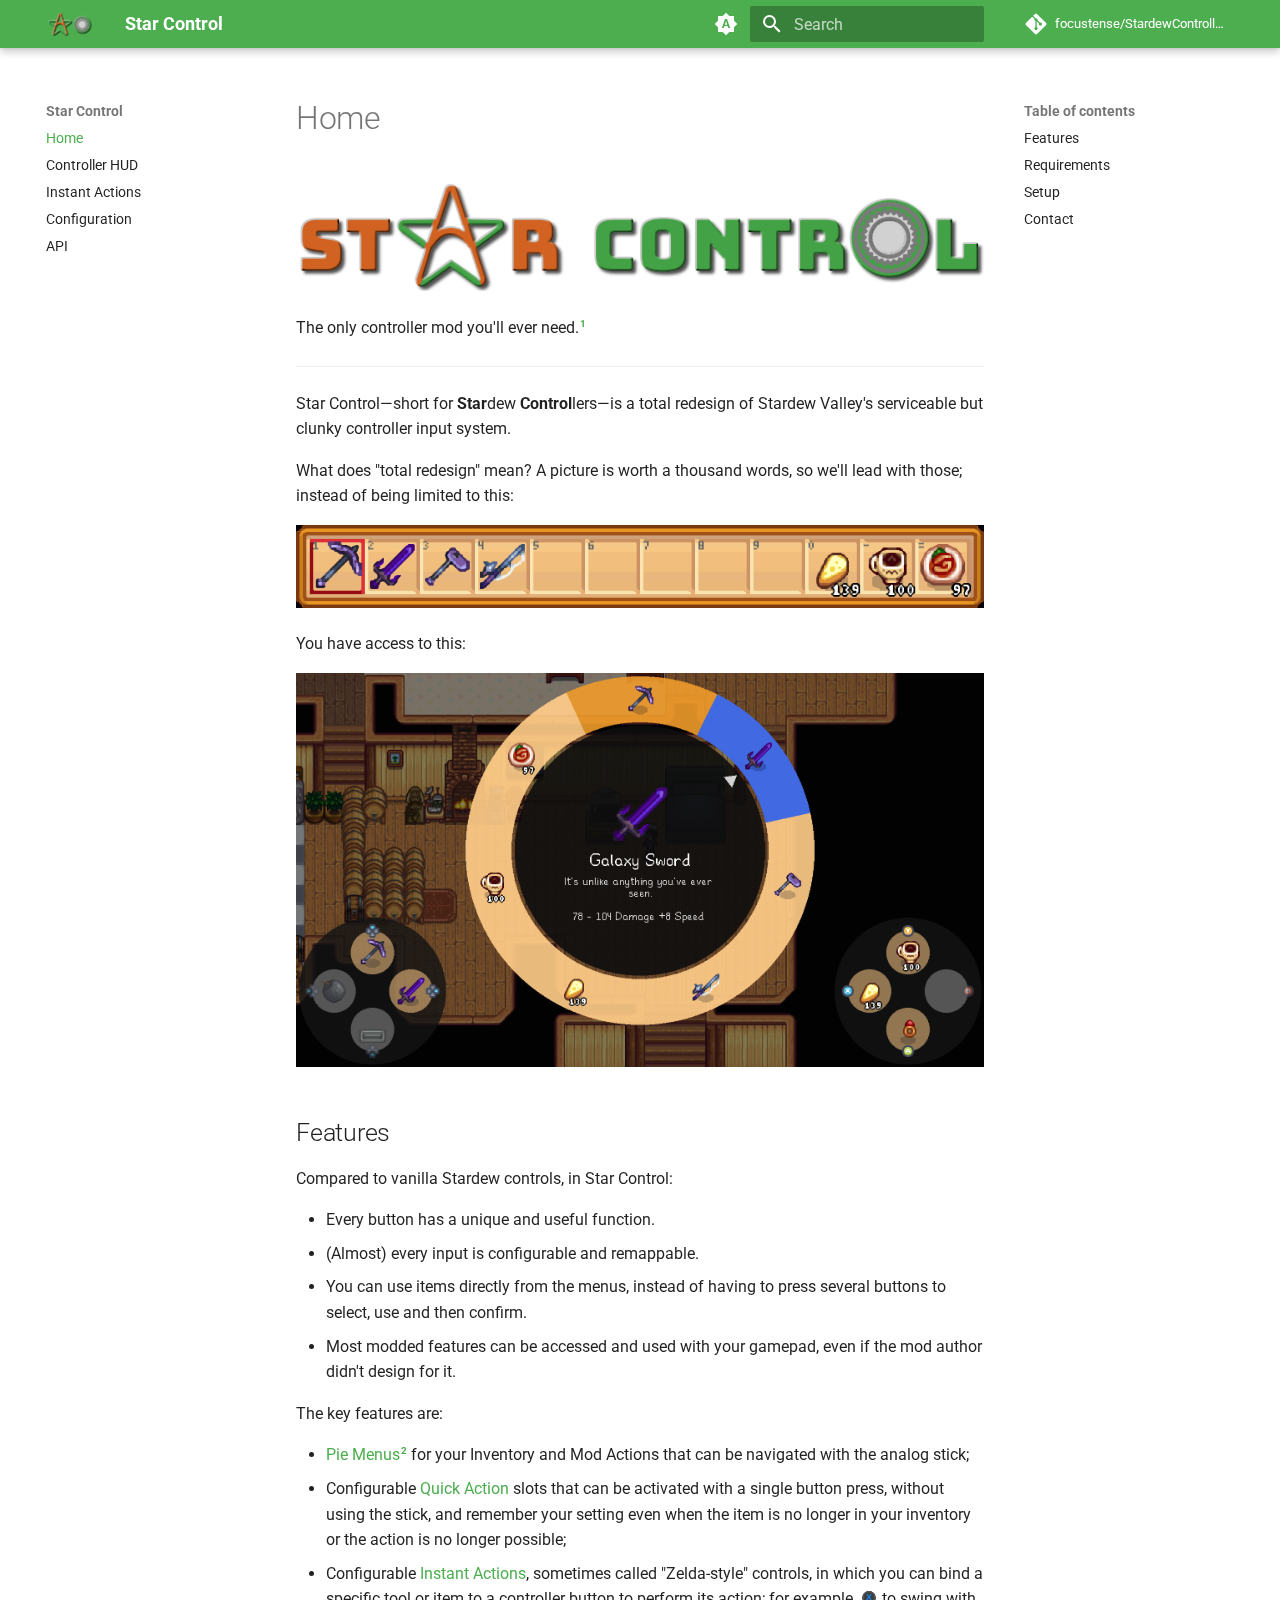
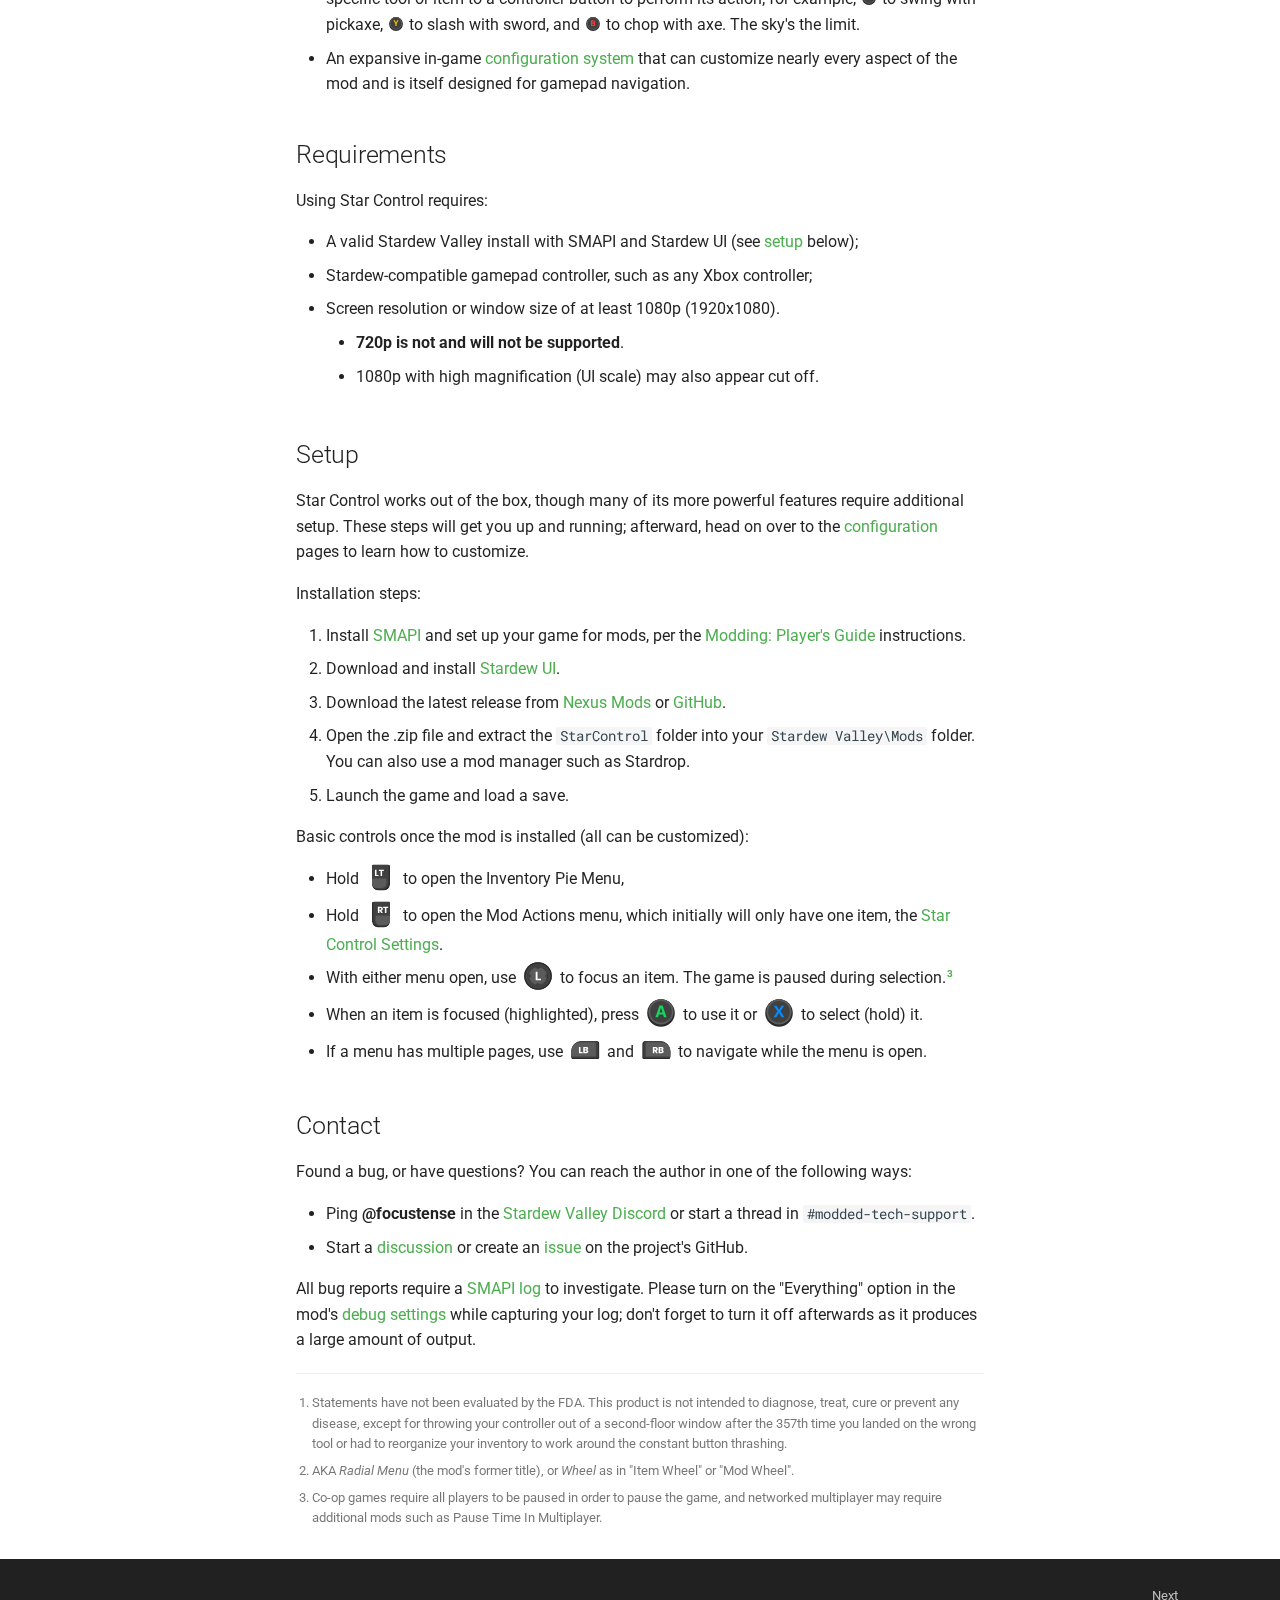
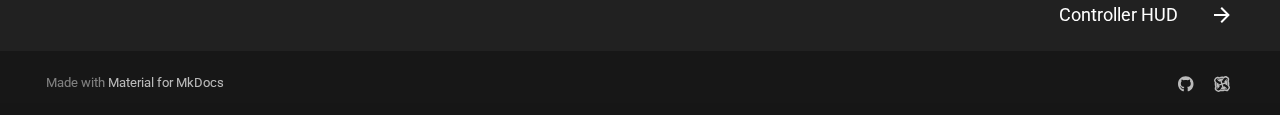
==== index.html @ 7a27aaf3 "Deployed b1b2d09 with MkDocs version: 1.6.1" ====
<!doctype html>
<html lang="en" class="no-js">
  <head>
    
      <meta charset="utf-8">
      <meta name="viewport" content="width=device-width,initial-scale=1">
      
      
      
        <link rel="canonical" href="https://focustense.github.io/StardewControllers/">
      
      
      
        <link rel="next" href="controller-hud/">
      
      
      <link rel="icon" href="assets/images/favicon.png">
      <meta name="generator" content="mkdocs-1.6.1, mkdocs-material-9.6.3">
    
    
      
        <title>Star Control</title>
      
    
    
      <link rel="stylesheet" href="assets/stylesheets/main.d7758b05.min.css">
      
        
        <link rel="stylesheet" href="assets/stylesheets/palette.06af60db.min.css">
      
      


    
    
      
    
    
      
        
        
        <link rel="preconnect" href="https://fonts.gstatic.com" crossorigin>
        <link rel="stylesheet" href="https://fonts.googleapis.com/css?family=Roboto:300,300i,400,400i,700,700i%7CRoboto+Mono:400,400i,700,700i&display=fallback">
        <style>:root{--md-text-font:"Roboto";--md-code-font:"Roboto Mono"}</style>
      
    
    
      <link rel="stylesheet" href="stylesheets/styles.css">
    
      <link rel="stylesheet" href="stylesheets/github-permalink-style.css">
    
    <script>__md_scope=new URL(".",location),__md_hash=e=>[...e].reduce(((e,_)=>(e<<5)-e+_.charCodeAt(0)),0),__md_get=(e,_=localStorage,t=__md_scope)=>JSON.parse(_.getItem(t.pathname+"."+e)),__md_set=(e,_,t=localStorage,a=__md_scope)=>{try{t.setItem(a.pathname+"."+e,JSON.stringify(_))}catch(e){}}</script>
    
      

    
    
      
        <meta  property="og:type"  content="website" >
      
        <meta  property="og:title"  content="Star Control" >
      
        <meta  property="og:description"  content="None" >
      
        <meta  property="og:image"  content="https://focustense.github.io/StardewControllers/assets/images/social/index.png" >
      
        <meta  property="og:image:type"  content="image/png" >
      
        <meta  property="og:image:width"  content="1200" >
      
        <meta  property="og:image:height"  content="630" >
      
        <meta  property="og:url"  content="https://focustense.github.io/StardewControllers/" >
      
        <meta  name="twitter:card"  content="summary_large_image" >
      
        <meta  name="twitter:title"  content="Star Control" >
      
        <meta  name="twitter:description"  content="None" >
      
        <meta  name="twitter:image"  content="https://focustense.github.io/StardewControllers/assets/images/social/index.png" >
      
    
    
  </head>
  
  
    
    
      
    
    
    
    
    <body dir="ltr" data-md-color-scheme="default" data-md-color-primary="green" data-md-color-accent="indigo">
  
    
    <input class="md-toggle" data-md-toggle="drawer" type="checkbox" id="__drawer" autocomplete="off">
    <input class="md-toggle" data-md-toggle="search" type="checkbox" id="__search" autocomplete="off">
    <label class="md-overlay" for="__drawer"></label>
    <div data-md-component="skip">
      
        
        <a href="#home" class="md-skip">
          Skip to content
        </a>
      
    </div>
    <div data-md-component="announce">
      
    </div>
    
    
      

  

<header class="md-header md-header--shadow" data-md-component="header">
  <nav class="md-header__inner md-grid" aria-label="Header">
    <a href="." title="Star Control" class="md-header__button md-logo" aria-label="Star Control" data-md-component="logo">
      
  <img src="images/logo-mini-beveled.png" alt="logo">

    </a>
    <label class="md-header__button md-icon" for="__drawer">
      
      <svg xmlns="http://www.w3.org/2000/svg" viewBox="0 0 24 24"><path d="M3 6h18v2H3zm0 5h18v2H3zm0 5h18v2H3z"/></svg>
    </label>
    <div class="md-header__title" data-md-component="header-title">
      <div class="md-header__ellipsis">
        <div class="md-header__topic">
          <span class="md-ellipsis">
            Star Control
          </span>
        </div>
        <div class="md-header__topic" data-md-component="header-topic">
          <span class="md-ellipsis">
            
              Home
            
          </span>
        </div>
      </div>
    </div>
    
      
        <form class="md-header__option" data-md-component="palette">
  
    
    
    
    <input class="md-option" data-md-color-media="(prefers-color-scheme)" data-md-color-scheme="default" data-md-color-primary="green" data-md-color-accent="indigo"  aria-label="Switch to light mode"  type="radio" name="__palette" id="__palette_0">
    
      <label class="md-header__button md-icon" title="Switch to light mode" for="__palette_1" hidden>
        <svg xmlns="http://www.w3.org/2000/svg" viewBox="0 0 24 24"><path d="m14.3 16-.7-2h-3.2l-.7 2H7.8L11 7h2l3.2 9zM20 8.69V4h-4.69L12 .69 8.69 4H4v4.69L.69 12 4 15.31V20h4.69L12 23.31 15.31 20H20v-4.69L23.31 12zm-9.15 3.96h2.3L12 9z"/></svg>
      </label>
    
  
    
    
    
    <input class="md-option" data-md-color-media="(prefers-color-scheme: light)" data-md-color-scheme="default" data-md-color-primary="green" data-md-color-accent="indigo"  aria-label="Switch to dark mode"  type="radio" name="__palette" id="__palette_1">
    
      <label class="md-header__button md-icon" title="Switch to dark mode" for="__palette_2" hidden>
        <svg xmlns="http://www.w3.org/2000/svg" viewBox="0 0 24 24"><path d="M12 8a4 4 0 0 0-4 4 4 4 0 0 0 4 4 4 4 0 0 0 4-4 4 4 0 0 0-4-4m0 10a6 6 0 0 1-6-6 6 6 0 0 1 6-6 6 6 0 0 1 6 6 6 6 0 0 1-6 6m8-9.31V4h-4.69L12 .69 8.69 4H4v4.69L.69 12 4 15.31V20h4.69L12 23.31 15.31 20H20v-4.69L23.31 12z"/></svg>
      </label>
    
  
    
    
    
    <input class="md-option" data-md-color-media="(prefers-color-scheme: dark)" data-md-color-scheme="slate" data-md-color-primary="green" data-md-color-accent="indigo"  aria-label="Switch to system preference"  type="radio" name="__palette" id="__palette_2">
    
      <label class="md-header__button md-icon" title="Switch to system preference" for="__palette_0" hidden>
        <svg xmlns="http://www.w3.org/2000/svg" viewBox="0 0 24 24"><path d="M12 18c-.89 0-1.74-.2-2.5-.55C11.56 16.5 13 14.42 13 12s-1.44-4.5-3.5-5.45C10.26 6.2 11.11 6 12 6a6 6 0 0 1 6 6 6 6 0 0 1-6 6m8-9.31V4h-4.69L12 .69 8.69 4H4v4.69L.69 12 4 15.31V20h4.69L12 23.31 15.31 20H20v-4.69L23.31 12z"/></svg>
      </label>
    
  
</form>
      
    
    
      <script>var palette=__md_get("__palette");if(palette&&palette.color){if("(prefers-color-scheme)"===palette.color.media){var media=matchMedia("(prefers-color-scheme: light)"),input=document.querySelector(media.matches?"[data-md-color-media='(prefers-color-scheme: light)']":"[data-md-color-media='(prefers-color-scheme: dark)']");palette.color.media=input.getAttribute("data-md-color-media"),palette.color.scheme=input.getAttribute("data-md-color-scheme"),palette.color.primary=input.getAttribute("data-md-color-primary"),palette.color.accent=input.getAttribute("data-md-color-accent")}for(var[key,value]of Object.entries(palette.color))document.body.setAttribute("data-md-color-"+key,value)}</script>
    
    
    
      <label class="md-header__button md-icon" for="__search">
        
        <svg xmlns="http://www.w3.org/2000/svg" viewBox="0 0 24 24"><path d="M9.5 3A6.5 6.5 0 0 1 16 9.5c0 1.61-.59 3.09-1.56 4.23l.27.27h.79l5 5-1.5 1.5-5-5v-.79l-.27-.27A6.52 6.52 0 0 1 9.5 16 6.5 6.5 0 0 1 3 9.5 6.5 6.5 0 0 1 9.5 3m0 2C7 5 5 7 5 9.5S7 14 9.5 14 14 12 14 9.5 12 5 9.5 5"/></svg>
      </label>
      <div class="md-search" data-md-component="search" role="dialog">
  <label class="md-search__overlay" for="__search"></label>
  <div class="md-search__inner" role="search">
    <form class="md-search__form" name="search">
      <input type="text" class="md-search__input" name="query" aria-label="Search" placeholder="Search" autocapitalize="off" autocorrect="off" autocomplete="off" spellcheck="false" data-md-component="search-query" required>
      <label class="md-search__icon md-icon" for="__search">
        
        <svg xmlns="http://www.w3.org/2000/svg" viewBox="0 0 24 24"><path d="M9.5 3A6.5 6.5 0 0 1 16 9.5c0 1.61-.59 3.09-1.56 4.23l.27.27h.79l5 5-1.5 1.5-5-5v-.79l-.27-.27A6.52 6.52 0 0 1 9.5 16 6.5 6.5 0 0 1 3 9.5 6.5 6.5 0 0 1 9.5 3m0 2C7 5 5 7 5 9.5S7 14 9.5 14 14 12 14 9.5 12 5 9.5 5"/></svg>
        
        <svg xmlns="http://www.w3.org/2000/svg" viewBox="0 0 24 24"><path d="M20 11v2H8l5.5 5.5-1.42 1.42L4.16 12l7.92-7.92L13.5 5.5 8 11z"/></svg>
      </label>
      <nav class="md-search__options" aria-label="Search">
        
        <button type="reset" class="md-search__icon md-icon" title="Clear" aria-label="Clear" tabindex="-1">
          
          <svg xmlns="http://www.w3.org/2000/svg" viewBox="0 0 24 24"><path d="M19 6.41 17.59 5 12 10.59 6.41 5 5 6.41 10.59 12 5 17.59 6.41 19 12 13.41 17.59 19 19 17.59 13.41 12z"/></svg>
        </button>
      </nav>
      
    </form>
    <div class="md-search__output">
      <div class="md-search__scrollwrap" tabindex="0" data-md-scrollfix>
        <div class="md-search-result" data-md-component="search-result">
          <div class="md-search-result__meta">
            Initializing search
          </div>
          <ol class="md-search-result__list" role="presentation"></ol>
        </div>
      </div>
    </div>
  </div>
</div>
    
    
      <div class="md-header__source">
        <a href="https://github.com/focustense/StardewControllers" title="Go to repository" class="md-source" data-md-component="source">
  <div class="md-source__icon md-icon">
    
    <svg xmlns="http://www.w3.org/2000/svg" viewBox="0 0 448 512"><!--! Font Awesome Free 6.7.2 by @fontawesome - https://fontawesome.com License - https://fontawesome.com/license/free (Icons: CC BY 4.0, Fonts: SIL OFL 1.1, Code: MIT License) Copyright 2024 Fonticons, Inc.--><path d="M439.55 236.05 244 40.45a28.87 28.87 0 0 0-40.81 0l-40.66 40.63 51.52 51.52c27.06-9.14 52.68 16.77 43.39 43.68l49.66 49.66c34.23-11.8 61.18 31 35.47 56.69-26.49 26.49-70.21-2.87-56-37.34L240.22 199v121.85c25.3 12.54 22.26 41.85 9.08 55a34.34 34.34 0 0 1-48.55 0c-17.57-17.6-11.07-46.91 11.25-56v-123c-20.8-8.51-24.6-30.74-18.64-45L142.57 101 8.45 235.14a28.86 28.86 0 0 0 0 40.81l195.61 195.6a28.86 28.86 0 0 0 40.8 0l194.69-194.69a28.86 28.86 0 0 0 0-40.81"/></svg>
  </div>
  <div class="md-source__repository">
    focustense/StardewControllers
  </div>
</a>
      </div>
    
  </nav>
  
</header>
    
    <div class="md-container" data-md-component="container">
      
      
        
          
        
      
      <main class="md-main" data-md-component="main">
        <div class="md-main__inner md-grid">
          
            
              
              <div class="md-sidebar md-sidebar--primary" data-md-component="sidebar" data-md-type="navigation" >
                <div class="md-sidebar__scrollwrap">
                  <div class="md-sidebar__inner">
                    



<nav class="md-nav md-nav--primary" aria-label="Navigation" data-md-level="0">
  <label class="md-nav__title" for="__drawer">
    <a href="." title="Star Control" class="md-nav__button md-logo" aria-label="Star Control" data-md-component="logo">
      
  <img src="images/logo-mini-beveled.png" alt="logo">

    </a>
    Star Control
  </label>
  
    <div class="md-nav__source">
      <a href="https://github.com/focustense/StardewControllers" title="Go to repository" class="md-source" data-md-component="source">
  <div class="md-source__icon md-icon">
    
    <svg xmlns="http://www.w3.org/2000/svg" viewBox="0 0 448 512"><!--! Font Awesome Free 6.7.2 by @fontawesome - https://fontawesome.com License - https://fontawesome.com/license/free (Icons: CC BY 4.0, Fonts: SIL OFL 1.1, Code: MIT License) Copyright 2024 Fonticons, Inc.--><path d="M439.55 236.05 244 40.45a28.87 28.87 0 0 0-40.81 0l-40.66 40.63 51.52 51.52c27.06-9.14 52.68 16.77 43.39 43.68l49.66 49.66c34.23-11.8 61.18 31 35.47 56.69-26.49 26.49-70.21-2.87-56-37.34L240.22 199v121.85c25.3 12.54 22.26 41.85 9.08 55a34.34 34.34 0 0 1-48.55 0c-17.57-17.6-11.07-46.91 11.25-56v-123c-20.8-8.51-24.6-30.74-18.64-45L142.57 101 8.45 235.14a28.86 28.86 0 0 0 0 40.81l195.61 195.6a28.86 28.86 0 0 0 40.8 0l194.69-194.69a28.86 28.86 0 0 0 0-40.81"/></svg>
  </div>
  <div class="md-source__repository">
    focustense/StardewControllers
  </div>
</a>
    </div>
  
  <ul class="md-nav__list" data-md-scrollfix>
    
      
      
  
  
    
  
  
  
    <li class="md-nav__item md-nav__item--active">
      
      <input class="md-nav__toggle md-toggle" type="checkbox" id="__toc">
      
      
        
      
      
        <label class="md-nav__link md-nav__link--active" for="__toc">
          
  
  <span class="md-ellipsis">
    Home
    
  </span>
  

          <span class="md-nav__icon md-icon"></span>
        </label>
      
      <a href="." class="md-nav__link md-nav__link--active">
        
  
  <span class="md-ellipsis">
    Home
    
  </span>
  

      </a>
      
        

<nav class="md-nav md-nav--secondary" aria-label="Table of contents">
  
  
  
    
  
  
    <label class="md-nav__title" for="__toc">
      <span class="md-nav__icon md-icon"></span>
      Table of contents
    </label>
    <ul class="md-nav__list" data-md-component="toc" data-md-scrollfix>
      
        <li class="md-nav__item">
  <a href="#features" class="md-nav__link">
    <span class="md-ellipsis">
      Features
    </span>
  </a>
  
</li>
      
        <li class="md-nav__item">
  <a href="#requirements" class="md-nav__link">
    <span class="md-ellipsis">
      Requirements
    </span>
  </a>
  
</li>
      
        <li class="md-nav__item">
  <a href="#setup" class="md-nav__link">
    <span class="md-ellipsis">
      Setup
    </span>
  </a>
  
</li>
      
        <li class="md-nav__item">
  <a href="#contact" class="md-nav__link">
    <span class="md-ellipsis">
      Contact
    </span>
  </a>
  
</li>
      
    </ul>
  
</nav>
      
    </li>
  

    
      
      
  
  
  
  
    <li class="md-nav__item">
      <a href="controller-hud/" class="md-nav__link">
        
  
  <span class="md-ellipsis">
    Controller HUD
    
  </span>
  

      </a>
    </li>
  

    
      
      
  
  
  
  
    <li class="md-nav__item">
      <a href="instant-actions/" class="md-nav__link">
        
  
  <span class="md-ellipsis">
    Instant Actions
    
  </span>
  

      </a>
    </li>
  

    
      
      
  
  
  
  
    <li class="md-nav__item">
      <a href="configuration/" class="md-nav__link">
        
  
  <span class="md-ellipsis">
    Configuration
    
  </span>
  

      </a>
    </li>
  

    
      
      
  
  
  
  
    <li class="md-nav__item">
      <a href="api/" class="md-nav__link">
        
  
  <span class="md-ellipsis">
    API
    
  </span>
  

      </a>
    </li>
  

    
  </ul>
</nav>
                  </div>
                </div>
              </div>
            
            
              
              <div class="md-sidebar md-sidebar--secondary" data-md-component="sidebar" data-md-type="toc" >
                <div class="md-sidebar__scrollwrap">
                  <div class="md-sidebar__inner">
                    

<nav class="md-nav md-nav--secondary" aria-label="Table of contents">
  
  
  
    
  
  
    <label class="md-nav__title" for="__toc">
      <span class="md-nav__icon md-icon"></span>
      Table of contents
    </label>
    <ul class="md-nav__list" data-md-component="toc" data-md-scrollfix>
      
        <li class="md-nav__item">
  <a href="#features" class="md-nav__link">
    <span class="md-ellipsis">
      Features
    </span>
  </a>
  
</li>
      
        <li class="md-nav__item">
  <a href="#requirements" class="md-nav__link">
    <span class="md-ellipsis">
      Requirements
    </span>
  </a>
  
</li>
      
        <li class="md-nav__item">
  <a href="#setup" class="md-nav__link">
    <span class="md-ellipsis">
      Setup
    </span>
  </a>
  
</li>
      
        <li class="md-nav__item">
  <a href="#contact" class="md-nav__link">
    <span class="md-ellipsis">
      Contact
    </span>
  </a>
  
</li>
      
    </ul>
  
</nav>
                  </div>
                </div>
              </div>
            
          
          
            <div class="md-content" data-md-component="content">
              <article class="md-content__inner md-typeset">
                
                  


  
  


<h1 id="home">Home</h1>
<p><a href="https://www.nexusmods.com/stardewvalley/mods/25257"><img alt="Star Control Logo" src="images/logo-beveled.png" /></a></p>
<p>The only controller mod you'll ever need.<sup id="fnref:1"><a class="footnote-ref" href="#fn:1">1</a></sup></p>
<hr />
<p>Star Control—short for <strong>Star</strong>dew <strong>Control</strong>lers—is a total redesign of Stardew Valley's serviceable but clunky controller input system.</p>
<p>What does "total redesign" mean? A picture is worth a thousand words, so we'll lead with those; instead of being limited to this:</p>
<p><img alt="Vanilla toolbar screenshot" src="images/screenshot-vanilla-toolbar.png" /></p>
<p>You have access to this:</p>
<p><img alt="Controller menu screenshot" src="images/screenshot-controller-overlay.png" /></p>
<h2 id="features">Features</h2>
<p>Compared to vanilla Stardew controls, in Star Control:</p>
<ul>
<li>Every button has a unique and useful function.</li>
<li>(Almost) every input is configurable and remappable.</li>
<li>You can use items directly from the menus, instead of having to press several buttons to select, use and then confirm.</li>
<li>Most modded features can be accessed and used with your gamepad, even if the mod author didn't design for it.</li>
</ul>
<p>The key features are:</p>
<ul>
<li><a href="controller-hud/#pie-menus">Pie Menus</a><sup id="fnref:2"><a class="footnote-ref" href="#fn:2">2</a></sup> for your Inventory and Mod Actions that can be navigated with the analog stick;</li>
<li>Configurable <a href="controller-hud/#quick-actions">Quick Action</a> slots that can be activated with a single button press, without using the stick, and remember your setting even when the item is no longer in your inventory or the action is no longer possible;</li>
<li>Configurable <a href="instant-actions/">Instant Actions</a>, sometimes called "Zelda-style" controls, in which you can bind a specific tool or item to a controller button to perform its action; for example, <span class="twemoji"><svg xmlns="http://www.w3.org/2000/svg" xmlns:xlink="http://www.w3.org/1999/xlink" width="120" height="120" viewBox="0 0 120 120">
  <defs>
    <clipPath id="clip-path">
      <rect id="Rectangle_74" data-name="Rectangle 74" width="120" height="120"/>
    </clipPath>
  </defs>
  <g id="button_xbox_digital_x_1" clip-path="url(#clip-path)">
    <g id="button_xbox_X_1">
      <g id="Button_-_XBOX_X" data-name="Button - XBOX X" clip-path="url(#clip-path)">
        <g id="Border_white_-_outer" data-name="Border white - outer" transform="translate(14 14)">
          <g id="Border_white_-_outer-2" data-name="Border white - outer" fill="none" stroke="#fff" stroke-width="2">
            <circle cx="46" cy="46" r="46" stroke="none"/>
            <circle cx="46" cy="46" r="45" fill="none"/>
          </g>
        </g>
        <g id="Border_white_-_inner" data-name="Border white - inner" transform="translate(14 14)">
          <g id="Border_white_-_inner-2" data-name="Border white - inner" fill="none" stroke="#fff" stroke-width="4">
            <circle cx="46" cy="46" r="46" stroke="none"/>
            <circle cx="46" cy="46" r="48" fill="none"/>
          </g>
        </g>
        <g id="Button_-_Base" data-name="Button - Base" transform="translate(14 14)">
          <circle id="Button_-_Base-2" data-name="Button - Base" cx="46" cy="46" r="46" fill="#2a2a2a"/>
        </g>
        <g id="Button_-_Top" data-name="Button - Top" transform="translate(18 14)">
          <g id="Button_-_Top-2" data-name="Button - Top" fill="#404040" stroke="#5b5b5b" stroke-width="6">
            <circle cx="42" cy="42" r="42" stroke="none"/>
            <circle cx="42" cy="42" r="39" fill="none"/>
          </g>
        </g>
        <path id="Path_122" data-name="Path 122" d="M18.009,0H8.675L-.29-14.581-9.255,0h-8.754L-5.221-19.881-17.191-38.549h9.018L.132-24.68,8.279-38.549h8.807L4.983-19.433Z" transform="translate(60 74)" fill="#068bff"/>
      </g>
    </g>
  </g>
</svg>
</span> to swing with pickaxe, <span class="twemoji"><svg xmlns="http://www.w3.org/2000/svg" xmlns:xlink="http://www.w3.org/1999/xlink" width="120" height="120" viewBox="0 0 120 120">
  <defs>
    <clipPath id="clip-path">
      <rect id="Rectangle_75" data-name="Rectangle 75" width="120" height="120"/>
    </clipPath>
  </defs>
  <g id="button_xbox_digital_y_1" clip-path="url(#clip-path)">
    <g id="button_xbox_digital_y_1-2" data-name="button_xbox_digital_y_1">
      <g id="Button_-_XBOX_Y" data-name="Button - XBOX Y" clip-path="url(#clip-path)">
        <g id="Border_white_-_outer" data-name="Border white - outer" transform="translate(14 14)">
          <g id="Border_white_-_outer-2" data-name="Border white - outer" fill="none" stroke="#fff" stroke-width="2">
            <circle cx="46" cy="46" r="46" stroke="none"/>
            <circle cx="46" cy="46" r="45" fill="none"/>
          </g>
        </g>
        <g id="Border_white_-_inner" data-name="Border white - inner" transform="translate(14 14)">
          <g id="Border_white_-_inner-2" data-name="Border white - inner" fill="none" stroke="#fff" stroke-width="4">
            <circle cx="46" cy="46" r="46" stroke="none"/>
            <circle cx="46" cy="46" r="48" fill="none"/>
          </g>
        </g>
        <g id="Button_-_Base" data-name="Button - Base" transform="translate(14 14)">
          <circle id="Button_-_Base-2" data-name="Button - Base" cx="46" cy="46" r="46" fill="#2a2a2a"/>
        </g>
        <g id="Button_-_Top" data-name="Button - Top" transform="translate(18 14)">
          <g id="Button_-_Top-2" data-name="Button - Top" fill="#404040" stroke="#5b5b5b" stroke-width="6">
            <circle cx="42" cy="42" r="42" stroke="none"/>
            <circle cx="42" cy="42" r="39" fill="none"/>
          </g>
        </g>
        <path id="Path_125" data-name="Path 125" d="M0-22.676,8.042-38.549h8.807L4.061-15V0H-4.061V-14.739l-12.788-23.81h8.859Z" transform="translate(60 74)" fill="#ffc400"/>
      </g>
    </g>
  </g>
</svg>
</span> to slash with sword, and <span class="twemoji"><svg xmlns="http://www.w3.org/2000/svg" xmlns:xlink="http://www.w3.org/1999/xlink" width="120" height="120" viewBox="0 0 120 120">
  <defs>
    <clipPath id="clip-path">
      <rect id="Rectangle_72" data-name="Rectangle 72" width="120" height="120"/>
    </clipPath>
  </defs>
  <g id="button_xbox_digital_b_1" clip-path="url(#clip-path)">
    <g id="button_xbox_B_1">
      <g id="Button_-_XBOX_A" data-name="Button - XBOX A" clip-path="url(#clip-path)">
        <g id="Border_white_-_outer" data-name="Border white - outer" transform="translate(14 14)">
          <g id="Border_white_-_outer-2" data-name="Border white - outer" fill="none" stroke="#fff" stroke-width="2">
            <circle cx="46" cy="46" r="46" stroke="none"/>
            <circle cx="46" cy="46" r="45" fill="none"/>
          </g>
        </g>
        <g id="Border_white_-_inner" data-name="Border white - inner" transform="translate(14 14)">
          <g id="Border_white_-_inner-2" data-name="Border white - inner" fill="none" stroke="#fff" stroke-width="4">
            <circle cx="46" cy="46" r="46" stroke="none"/>
            <circle cx="46" cy="46" r="48" fill="none"/>
          </g>
        </g>
        <g id="Button_-_Base" data-name="Button - Base" transform="translate(14 14)">
          <circle id="Button_-_Base-2" data-name="Button - Base" cx="46" cy="46" r="46" fill="#2a2a2a"/>
        </g>
        <g id="Button_-_Top" data-name="Button - Top" transform="translate(18 14)">
          <g id="Button_-_Top-2" data-name="Button - Top" fill="#404040" stroke="#5b5b5b" stroke-width="6">
            <circle cx="42" cy="42" r="42" stroke="none"/>
            <circle cx="42" cy="42" r="39" fill="none"/>
          </g>
        </g>
        <path id="Path_119" data-name="Path 119" d="M-13.289-38.549h12q8.2,0,11.9,2.333t3.7,7.422A9.352,9.352,0,0,1,12.7-23.124a6.478,6.478,0,0,1-4.311,2.663v.264a8.493,8.493,0,0,1,5.287,3.059,9.951,9.951,0,0,1,1.622,5.959,9.82,9.82,0,0,1-3.81,8.227Q7.673,0,1.134,0H-13.289Zm8.174,15.267H-.369a8.677,8.677,0,0,0,4.812-1.028,3.836,3.836,0,0,0,1.49-3.4,3.4,3.4,0,0,0-1.622-3.177,10.423,10.423,0,0,0-5.128-.962h-4.3Zm0,6.486V-6.75H.211A7.9,7.9,0,0,0,5.194-8.042,4.769,4.769,0,0,0,6.8-12q0-4.8-6.855-4.8Z" transform="translate(60 74)" fill="#ff3b3b"/>
      </g>
    </g>
  </g>
</svg>
</span> to chop with axe. The sky's the limit.</li>
<li>An expansive in-game <a href="configuration/">configuration system</a> that can customize nearly every aspect of the mod and is itself designed for gamepad navigation.</li>
</ul>
<h2 id="requirements">Requirements</h2>
<p>Using Star Control requires:</p>
<ul>
<li>A valid Stardew Valley install with SMAPI and Stardew UI (see <a href="#setup">setup</a> below);</li>
<li>Stardew-compatible gamepad controller, such as any Xbox controller;</li>
<li>Screen resolution or window size of at least 1080p (1920x1080).<ul>
<li><strong>720p is not and will not be supported</strong>.</li>
<li>1080p with high magnification (UI scale) may also appear cut off.</li>
</ul>
</li>
</ul>
<h2 id="setup">Setup</h2>
<p>Star Control works out of the box, though many of its more powerful features require additional setup. These steps will get you up and running; afterward, head on over to the <a href="configuration/">configuration</a> pages to learn how to customize.</p>
<p>Installation steps:</p>
<ol>
<li>Install <a href="https://smapio.io">SMAPI</a> and set up your game for mods, per the <a href="https://stardewvalleywiki.com/Modding:Player_Guide/Getting_Started">Modding: Player's Guide</a> instructions.</li>
<li>Download and install <a href="https://www.nexusmods.com/stardewvalley/mods/28870">Stardew UI</a>.</li>
<li>Download the latest release from <a href="https://www.nexusmods.com/stardewvalley/mods/25257">Nexus Mods</a> or <a href="https://github.com/focustense/StardewControllers/releases">GitHub</a>.</li>
<li>Open the .zip file and extract the <code>StarControl</code> folder into your <code>Stardew Valley\Mods</code> folder. You can also use a mod manager such as Stardrop.</li>
<li>Launch the game and load a save.</li>
</ol>
<p>Basic controls once the mod is installed (all can be customized):</p>
<ul>
<li>Hold <span class="twemoji big"><svg xmlns="http://www.w3.org/2000/svg" xmlns:xlink="http://www.w3.org/1999/xlink" width="120" height="120" viewBox="0 0 120 120">
  <defs>
    <clipPath id="clip-button_xbox_analog_trigger_light_1">
      <rect width="120" height="120"/>
    </clipPath>
  </defs>
  <g id="button_xbox_analog_trigger_light_1" clip-path="url(#clip-button_xbox_analog_trigger_light_1)">
    <g id="Rectangle_49" data-name="Rectangle 49" transform="translate(30 105) rotate(-90)" fill="#2a2a2a" stroke="#fff" stroke-width="4">
      <path d="M20,0H82a4,4,0,0,1,4,4V56a4,4,0,0,1-4,4H20A20,20,0,0,1,0,40V20A20,20,0,0,1,20,0Z" stroke="none"/>
      <path d="M20-2H82a6,6,0,0,1,6,6V56a6,6,0,0,1-6,6H20A22,22,0,0,1-2,40V20A22,22,0,0,1,20-2Z" fill="none"/>
    </g>
    <path id="Rectangle_50" data-name="Rectangle 50" d="M20,0H78a4,4,0,0,1,4,4V52a4,4,0,0,1-4,4H20A20,20,0,0,1,0,36V20A20,20,0,0,1,20,0Z" transform="translate(30 101) rotate(-90)" fill="#404040"/>
    <path id="Rectangle_52" data-name="Rectangle 52" d="M16,0H30a2,2,0,0,1,2,2V46a2,2,0,0,1-2,2H16A16,16,0,0,1,0,32V16A16,16,0,0,1,16,0Z" transform="translate(30 97) rotate(-90)" fill="#5b5b5b"/>
    <path id="Path_142" data-name="Path 142" d="M-8.97-3.93h6.84V0H-14.1V-21.21h5.13ZM15.48-21.21v4.08H9.72V0H4.56V-17.13h-5.7v-4.08Z" transform="translate(54 57)" fill="#fff"/>
  </g>
</svg>
</span> to open the Inventory Pie Menu,</li>
<li>Hold <span class="twemoji big"><svg xmlns="http://www.w3.org/2000/svg" xmlns:xlink="http://www.w3.org/1999/xlink" width="120" height="120" viewBox="0 0 120 120">
  <defs>
    <clipPath id="clip-button_xbox_analog_trigger_light_2">
      <rect width="120" height="120"/>
    </clipPath>
  </defs>
  <g id="button_xbox_analog_trigger_light_2" clip-path="url(#clip-button_xbox_analog_trigger_light_2)">
    <g id="Rectangle_49" data-name="Rectangle 49" transform="translate(30 105) rotate(-90)" fill="#2a2a2a" stroke="#fff" stroke-width="4">
      <path d="M20,0H82a4,4,0,0,1,4,4V56a4,4,0,0,1-4,4H20A20,20,0,0,1,0,40V20A20,20,0,0,1,20,0Z" stroke="none"/>
      <path d="M20-2H82a6,6,0,0,1,6,6V56a6,6,0,0,1-6,6H20A22,22,0,0,1-2,40V20A22,22,0,0,1,20-2Z" fill="none"/>
    </g>
    <path id="Rectangle_50" data-name="Rectangle 50" d="M20,0H78a4,4,0,0,1,4,4V52a4,4,0,0,1-4,4H20A20,20,0,0,1,0,36V20A20,20,0,0,1,20,0Z" transform="translate(34 101) rotate(-90)" fill="#404040"/>
    <path id="Rectangle_52" data-name="Rectangle 52" d="M16,0H30a2,2,0,0,1,2,2V46a2,2,0,0,1-2,2H16A16,16,0,0,1,0,32V16A16,16,0,0,1,16,0Z" transform="translate(42 97) rotate(-90)" fill="#5b5b5b"/>
    <path id="Path_143" data-name="Path 143" d="M-5.58,0l-4.59-8.01h-1.17V0h-5.13V-21.21h8.76a9.457,9.457,0,0,1,4.26.87A6.008,6.008,0,0,1-.84-17.955,6.832,6.832,0,0,1,.03-14.49a6.159,6.159,0,0,1-1.275,3.93,6.517,6.517,0,0,1-3.7,2.22L.09,0Zm-5.76-11.52h3.18A3.2,3.2,0,0,0-5.91-12.2a2.605,2.605,0,0,0,.72-1.995,2.645,2.645,0,0,0-.735-1.98,3.08,3.08,0,0,0-2.235-.72h-3.18Zm29.19-9.69v4.08H12.09V0H6.93V-17.13H1.23v-4.08Z" transform="translate(66 57)" fill="#fff"/>
  </g>
</svg>
</span> to open the Mod Actions menu, which initially will only have one item, the <a href="configuration/">Star Control Settings</a>.</li>
<li>With either menu open, use <span class="twemoji big"><svg xmlns="http://www.w3.org/2000/svg" xmlns:xlink="http://www.w3.org/1999/xlink" width="120" height="120" viewBox="0 0 120 120">
  <defs>
    <clipPath id="clip-button_xbox_analog_l">
      <rect width="120" height="120"/>
    </clipPath>
  </defs>
  <g id="button_xbox_analog_l" clip-path="url(#clip-button_xbox_analog_l)">
    <g id="Border_white_-_outer" data-name="Border white - outer" transform="translate(10 10)">
      <g id="Border_white_-_outer-2" data-name="Border white - outer" fill="none" stroke="#fff" stroke-width="4">
        <circle cx="50" cy="50" r="50" stroke="none"/>
        <circle cx="50" cy="50" r="48" fill="none"/>
      </g>
    </g>
    <g id="Border_white_-_inner" data-name="Border white - inner" transform="translate(18 18)">
      <g id="Border_white_-_inner-2" data-name="Border white - inner" fill="none" stroke="#fff" stroke-width="4">
        <circle cx="42" cy="42" r="42" stroke="none"/>
        <circle cx="42" cy="42" r="44" fill="none"/>
      </g>
    </g>
    <g id="Button_-_Base" data-name="Button - Base" transform="translate(14 14)">
      <g id="Button_-_Base-2" data-name="Button - Base" fill="#404040" stroke="#2a2a2a" stroke-width="8">
        <circle cx="46" cy="46" r="46" stroke="none"/>
        <circle cx="46" cy="46" r="42" fill="none"/>
      </g>
    </g>
    <g id="Button_-_Top" data-name="Button - Top" transform="translate(18 18)">
      <path id="Button_-_Top-2" data-name="Button - Top" d="M42,0A42,42,0,1,1,12.3,12.3,42,42,0,0,1,42,0Z" fill="#404040"/>
    </g>
    <g id="Button_-_Top_Alt" data-name="Button - Top Alt" transform="translate(22 22)">
      <g id="Button_-_Top-3" data-name="Button - Top" fill="#5b5b5b" stroke="#404040" stroke-width="8">
        <circle cx="38" cy="38" r="38" stroke="none"/>
        <circle cx="38" cy="38" r="34" fill="none"/>
      </g>
    </g>
    <g id="Component_12_3" data-name="Component 12 – 3" transform="translate(24 24)">
      <g id="Ellipse_41" data-name="Ellipse 41" transform="translate(30)" fill="#404040" stroke="#404040" stroke-width="4">
        <circle cx="6" cy="6" r="6" stroke="none"/>
        <circle cx="6" cy="6" r="4" fill="none"/>
      </g>
      <g id="Ellipse_44" data-name="Ellipse 44" transform="translate(30 60)" fill="#404040" stroke="#404040" stroke-width="4">
        <circle cx="6" cy="6" r="6" stroke="none"/>
        <circle cx="6" cy="6" r="4" fill="none"/>
      </g>
      <g id="Ellipse_42" data-name="Ellipse 42" transform="translate(0 30)" fill="#404040" stroke="#404040" stroke-width="4">
        <circle cx="6" cy="6" r="6" stroke="none"/>
        <circle cx="6" cy="6" r="4" fill="none"/>
      </g>
      <g id="Ellipse_43" data-name="Ellipse 43" transform="translate(60 30)" fill="#404040" stroke="#404040" stroke-width="4">
        <circle cx="6" cy="6" r="6" stroke="none"/>
        <circle cx="6" cy="6" r="4" fill="none"/>
      </g>
    </g>
    <path id="Path_61" data-name="Path 61" d="M-7.705,0V-28.555H-1.65V-5H9.932V0Z" transform="translate(60 74)" fill="#fff"/>
  </g>
</svg>
</span> to focus an item. The game is paused during selection.<sup id="fnref:3"><a class="footnote-ref" href="#fn:3">3</a></sup></li>
<li>When an item is focused (highlighted), press <span class="twemoji big"><svg xmlns="http://www.w3.org/2000/svg" xmlns:xlink="http://www.w3.org/1999/xlink" width="120" height="120" viewBox="0 0 120 120">
  <defs>
    <clipPath id="clip-path">
      <rect id="Rectangle_73" data-name="Rectangle 73" width="120" height="120"/>
    </clipPath>
  </defs>
  <g id="button_xbox_digital_a_1" clip-path="url(#clip-path)">
    <g id="button_xbox_digital_a_1-2" data-name="button_xbox_digital_a_1">
      <g id="Button_-_XBOX_B" data-name="Button - XBOX B" clip-path="url(#clip-path)">
        <g id="Border_white_-_outer" data-name="Border white - outer" transform="translate(14 14)">
          <g id="Border_white_-_outer-2" data-name="Border white - outer" fill="none" stroke="#fff" stroke-width="2">
            <circle cx="46" cy="46" r="46" stroke="none"/>
            <circle cx="46" cy="46" r="45" fill="none"/>
          </g>
        </g>
        <g id="Border_white_-_inner" data-name="Border white - inner" transform="translate(14 14)">
          <g id="Border_white_-_inner-2" data-name="Border white - inner" fill="none" stroke="#fff" stroke-width="4">
            <circle cx="46" cy="46" r="46" stroke="none"/>
            <circle cx="46" cy="46" r="48" fill="none"/>
          </g>
        </g>
        <g id="Button_-_Base" data-name="Button - Base" transform="translate(14 14)">
          <circle id="Button_-_Base-2" data-name="Button - Base" cx="46" cy="46" r="46" fill="#2a2a2a"/>
        </g>
        <g id="Button_-_Top" data-name="Button - Top" transform="translate(18 14)">
          <g id="Button_-_Top-2" data-name="Button - Top" fill="#404040" stroke="#5b5b5b" stroke-width="6">
            <circle cx="42" cy="42" r="42" stroke="none"/>
            <circle cx="42" cy="42" r="39" fill="none"/>
          </g>
        </g>
        <path id="Path_116" data-name="Path 116" d="M9.822,0,7.027-9.176H-7.027L-9.822,0h-8.807L-5.023-38.707H4.97L18.628,0ZM5.076-16.031Q1.2-28.5.712-30.138t-.7-2.584q-.87,3.375-4.983,16.69Z" transform="translate(60 74)" fill="#16d65d"/>
      </g>
    </g>
  </g>
</svg>
</span> to use it or <span class="twemoji big"><svg xmlns="http://www.w3.org/2000/svg" xmlns:xlink="http://www.w3.org/1999/xlink" width="120" height="120" viewBox="0 0 120 120">
  <defs>
    <clipPath id="clip-path">
      <rect id="Rectangle_74" data-name="Rectangle 74" width="120" height="120"/>
    </clipPath>
  </defs>
  <g id="button_xbox_digital_x_1" clip-path="url(#clip-path)">
    <g id="button_xbox_X_1">
      <g id="Button_-_XBOX_X" data-name="Button - XBOX X" clip-path="url(#clip-path)">
        <g id="Border_white_-_outer" data-name="Border white - outer" transform="translate(14 14)">
          <g id="Border_white_-_outer-2" data-name="Border white - outer" fill="none" stroke="#fff" stroke-width="2">
            <circle cx="46" cy="46" r="46" stroke="none"/>
            <circle cx="46" cy="46" r="45" fill="none"/>
          </g>
        </g>
        <g id="Border_white_-_inner" data-name="Border white - inner" transform="translate(14 14)">
          <g id="Border_white_-_inner-2" data-name="Border white - inner" fill="none" stroke="#fff" stroke-width="4">
            <circle cx="46" cy="46" r="46" stroke="none"/>
            <circle cx="46" cy="46" r="48" fill="none"/>
          </g>
        </g>
        <g id="Button_-_Base" data-name="Button - Base" transform="translate(14 14)">
          <circle id="Button_-_Base-2" data-name="Button - Base" cx="46" cy="46" r="46" fill="#2a2a2a"/>
        </g>
        <g id="Button_-_Top" data-name="Button - Top" transform="translate(18 14)">
          <g id="Button_-_Top-2" data-name="Button - Top" fill="#404040" stroke="#5b5b5b" stroke-width="6">
            <circle cx="42" cy="42" r="42" stroke="none"/>
            <circle cx="42" cy="42" r="39" fill="none"/>
          </g>
        </g>
        <path id="Path_122" data-name="Path 122" d="M18.009,0H8.675L-.29-14.581-9.255,0h-8.754L-5.221-19.881-17.191-38.549h9.018L.132-24.68,8.279-38.549h8.807L4.983-19.433Z" transform="translate(60 74)" fill="#068bff"/>
      </g>
    </g>
  </g>
</svg>
</span> to select (hold) it.</li>
<li>If a menu has multiple pages, use <span class="twemoji big"><svg xmlns="http://www.w3.org/2000/svg" xmlns:xlink="http://www.w3.org/1999/xlink" width="120" height="120" viewBox="0 0 120 120">
  <defs>
    <clipPath id="clip-button_xbox_digital_bumper_light_1">
      <rect width="120" height="120"/>
    </clipPath>
  </defs>
  <g id="button_xbox_digital_bumper_light_1" clip-path="url(#clip-button_xbox_digital_bumper_light_1)">
    <g id="Rectangle_49" data-name="Rectangle 49" transform="translate(14 30)" fill="#2a2a2a" stroke="#fff" stroke-width="4">
      <path d="M34,0H86a8,8,0,0,1,8,8V56a4,4,0,0,1-4,4H4a4,4,0,0,1-4-4V34A34,34,0,0,1,34,0Z" stroke="none"/>
      <path d="M34-2H86A10,10,0,0,1,96,8V56a6,6,0,0,1-6,6H4a6,6,0,0,1-6-6V34A36,36,0,0,1,34-2Z" fill="none"/>
    </g>
    <path id="Rectangle_50" data-name="Rectangle 50" d="M34,0H82a8,8,0,0,1,8,8V52a4,4,0,0,1-4,4H4a4,4,0,0,1-4-4V34A34,34,0,0,1,34,0Z" transform="translate(14 30)" fill="#404040"/>
    <path id="Rectangle_52" data-name="Rectangle 52" d="M30,0H76a6,6,0,0,1,6,6V44a4,4,0,0,1-4,4H4a4,4,0,0,1-4-4V30A30,30,0,0,1,30,0Z" transform="translate(14 34)" fill="#5b5b5b"/>
    <path id="Path_140" data-name="Path 140" d="M-10.065-3.93h6.84V0h-11.97V-21.21h5.13Zm21.93-6.99A5.311,5.311,0,0,1,14.91-9.06a5.092,5.092,0,0,1,1.125,3.27A5.269,5.269,0,0,1,14.22-1.53,7.864,7.864,0,0,1,9.015,0H-.855V-21.21h9.63a7.863,7.863,0,0,1,5.01,1.41,4.841,4.841,0,0,1,1.77,4.02,4.953,4.953,0,0,1-1.02,3.195A4.7,4.7,0,0,1,11.865-10.92Zm-7.59-1.62h3.36q2.67,0,2.67-2.28T7.575-17.1h-3.3Zm3.66,8.37q2.85,0,2.85-2.34a2.229,2.229,0,0,0-.75-1.785,3.171,3.171,0,0,0-2.13-.645H4.275v4.77Z" transform="translate(55 71)" fill="#fff"/>
  </g>
</svg>
</span> and <span class="twemoji big"><svg xmlns="http://www.w3.org/2000/svg" xmlns:xlink="http://www.w3.org/1999/xlink" width="120" height="120" viewBox="0 0 120 120">
  <defs>
    <clipPath id="clip-button_xbox_digital_bumper_light_2">
      <rect width="120" height="120"/>
    </clipPath>
  </defs>
  <g id="button_xbox_digital_bumper_light_2" clip-path="url(#clip-button_xbox_digital_bumper_light_2)">
    <g id="Rectangle_49" data-name="Rectangle 49" transform="translate(14 30)" fill="#2a2a2a" stroke="#fff" stroke-width="4">
      <path d="M10,0H60A34,34,0,0,1,94,34V56a4,4,0,0,1-4,4H4a4,4,0,0,1-4-4V10A10,10,0,0,1,10,0Z" stroke="none"/>
      <path d="M10-2H60A36,36,0,0,1,96,34V56a6,6,0,0,1-6,6H4a6,6,0,0,1-6-6V10A12,12,0,0,1,10-2Z" fill="none"/>
    </g>
    <path id="Rectangle_50" data-name="Rectangle 50" d="M10,0H56A34,34,0,0,1,90,34V52a4,4,0,0,1-4,4H4a4,4,0,0,1-4-4V10A10,10,0,0,1,10,0Z" transform="translate(18 30)" fill="#404040"/>
    <path id="Rectangle_52" data-name="Rectangle 52" d="M6,0H52A30,30,0,0,1,82,30V44a4,4,0,0,1-4,4H4a4,4,0,0,1-4-4V6A6,6,0,0,1,6,0Z" transform="translate(26 34)" fill="#5b5b5b"/>
    <path id="Path_141" data-name="Path 141" d="M-6.675,0l-4.59-8.01h-1.17V0h-5.13V-21.21H-8.8a9.457,9.457,0,0,1,4.26.87,6.008,6.008,0,0,1,2.61,2.385,6.832,6.832,0,0,1,.87,3.465A6.159,6.159,0,0,1-2.34-10.56a6.517,6.517,0,0,1-3.7,2.22L-1,0Zm-5.76-11.52h3.18A3.2,3.2,0,0,0-7-12.2a2.605,2.605,0,0,0,.72-1.995,2.645,2.645,0,0,0-.735-1.98,3.08,3.08,0,0,0-2.235-.72h-3.18Zm26.67.6A5.311,5.311,0,0,1,17.28-9.06a5.092,5.092,0,0,1,1.125,3.27A5.269,5.269,0,0,1,16.59-1.53,7.864,7.864,0,0,1,11.385,0H1.515V-21.21h9.63a7.863,7.863,0,0,1,5.01,1.41,4.841,4.841,0,0,1,1.77,4.02,4.953,4.953,0,0,1-1.02,3.195A4.7,4.7,0,0,1,14.235-10.92Zm-7.59-1.62h3.36q2.67,0,2.67-2.28T9.945-17.1h-3.3Zm3.66,8.37q2.85,0,2.85-2.34a2.229,2.229,0,0,0-.75-1.785,3.171,3.171,0,0,0-2.13-.645H6.645v4.77Z" transform="translate(67 71)" fill="#fff"/>
  </g>
</svg>
</span> to navigate while the menu is open.</li>
</ul>
<h2 id="contact">Contact</h2>
<p>Found a bug, or have questions? You can reach the author in one of the following ways:</p>
<ul>
<li>Ping <strong>@focustense</strong> in the <a href="https://discord.com/invite/stardewvalley">Stardew Valley Discord</a> or start a thread in <code>#modded-tech-support</code>.</li>
<li>Start a <a href="https://github.com/focustense/StardewControllers/discussions">discussion</a> or create an <a href="https://github.com/focustense/StardewControllers/issues">issue</a> on the project's GitHub.</li>
</ul>
<p>All bug reports require a <a href="https://smapi.io/log">SMAPI log</a> to investigate. Please turn on the "Everything" option in the mod's <a href="configuration/#debug">debug settings</a> while capturing your log; don't forget to turn it off afterwards as it produces a large amount of output.</p>
<div class="footnote">
<hr />
<ol>
<li id="fn:1">
<p>Statements have not been evaluated by the FDA. This product is not intended to diagnose, treat, cure or prevent any disease, except for throwing your controller out of a second-floor window after the 357th time you landed on the wrong tool or had to reorganize your inventory to work around the constant button thrashing.&#160;<a class="footnote-backref" href="#fnref:1" title="Jump back to footnote 1 in the text">&#8617;</a></p>
</li>
<li id="fn:2">
<p>AKA <em>Radial Menu</em> (the mod's former title), or <em>Wheel</em> as in "Item Wheel" or "Mod Wheel".&#160;<a class="footnote-backref" href="#fnref:2" title="Jump back to footnote 2 in the text">&#8617;</a></p>
</li>
<li id="fn:3">
<p>Co-op games require all players to be paused in order to pause the game, and networked multiplayer may require additional mods such as Pause Time In Multiplayer.&#160;<a class="footnote-backref" href="#fnref:3" title="Jump back to footnote 3 in the text">&#8617;</a></p>
</li>
</ol>
</div>







  
  






                
              </article>
            </div>
          
          
<script>var target=document.getElementById(location.hash.slice(1));target&&target.name&&(target.checked=target.name.startsWith("__tabbed_"))</script>
        </div>
        
      </main>
      
        <footer class="md-footer">
  
    
      
      <nav class="md-footer__inner md-grid" aria-label="Footer" >
        
        
          
          <a href="controller-hud/" class="md-footer__link md-footer__link--next" aria-label="Next: Controller HUD">
            <div class="md-footer__title">
              <span class="md-footer__direction">
                Next
              </span>
              <div class="md-ellipsis">
                Controller HUD
              </div>
            </div>
            <div class="md-footer__button md-icon">
              
              <svg xmlns="http://www.w3.org/2000/svg" viewBox="0 0 24 24"><path d="M4 11v2h12l-5.5 5.5 1.42 1.42L19.84 12l-7.92-7.92L10.5 5.5 16 11z"/></svg>
            </div>
          </a>
        
      </nav>
    
  
  <div class="md-footer-meta md-typeset">
    <div class="md-footer-meta__inner md-grid">
      <div class="md-copyright">
  
  
    Made with
    <a href="https://squidfunk.github.io/mkdocs-material/" target="_blank" rel="noopener">
      Material for MkDocs
    </a>
  
</div>
      
        <div class="md-social">
  
    
    
    
    
      
      
    
    <a href="https://github.com/focustense" target="_blank" rel="noopener" title="github.com" class="md-social__link">
      <svg xmlns="http://www.w3.org/2000/svg" viewBox="0 0 496 512"><!--! Font Awesome Free 6.7.2 by @fontawesome - https://fontawesome.com License - https://fontawesome.com/license/free (Icons: CC BY 4.0, Fonts: SIL OFL 1.1, Code: MIT License) Copyright 2024 Fonticons, Inc.--><path d="M165.9 397.4c0 2-2.3 3.6-5.2 3.6-3.3.3-5.6-1.3-5.6-3.6 0-2 2.3-3.6 5.2-3.6 3-.3 5.6 1.3 5.6 3.6m-31.1-4.5c-.7 2 1.3 4.3 4.3 4.9 2.6 1 5.6 0 6.2-2s-1.3-4.3-4.3-5.2c-2.6-.7-5.5.3-6.2 2.3m44.2-1.7c-2.9.7-4.9 2.6-4.6 4.9.3 2 2.9 3.3 5.9 2.6 2.9-.7 4.9-2.6 4.6-4.6-.3-1.9-3-3.2-5.9-2.9M244.8 8C106.1 8 0 113.3 0 252c0 110.9 69.8 205.8 169.5 239.2 12.8 2.3 17.3-5.6 17.3-12.1 0-6.2-.3-40.4-.3-61.4 0 0-70 15-84.7-29.8 0 0-11.4-29.1-27.8-36.6 0 0-22.9-15.7 1.6-15.4 0 0 24.9 2 38.6 25.8 21.9 38.6 58.6 27.5 72.9 20.9 2.3-16 8.8-27.1 16-33.7-55.9-6.2-112.3-14.3-112.3-110.5 0-27.5 7.6-41.3 23.6-58.9-2.6-6.5-11.1-33.3 2.6-67.9 20.9-6.5 69 27 69 27 20-5.6 41.5-8.5 62.8-8.5s42.8 2.9 62.8 8.5c0 0 48.1-33.6 69-27 13.7 34.7 5.2 61.4 2.6 67.9 16 17.7 25.8 31.5 25.8 58.9 0 96.5-58.9 104.2-114.8 110.5 9.2 7.9 17 22.9 17 46.4 0 33.7-.3 75.4-.3 83.6 0 6.5 4.6 14.4 17.3 12.1C428.2 457.8 496 362.9 496 252 496 113.3 383.5 8 244.8 8M97.2 352.9c-1.3 1-1 3.3.7 5.2 1.6 1.6 3.9 2.3 5.2 1 1.3-1 1-3.3-.7-5.2-1.6-1.6-3.9-2.3-5.2-1m-10.8-8.1c-.7 1.3.3 2.9 2.3 3.9 1.6 1 3.6.7 4.3-.7.7-1.3-.3-2.9-2.3-3.9-2-.6-3.6-.3-4.3.7m32.4 35.6c-1.6 1.3-1 4.3 1.3 6.2 2.3 2.3 5.2 2.6 6.5 1 1.3-1.3.7-4.3-1.3-6.2-2.2-2.3-5.2-2.6-6.5-1m-11.4-14.7c-1.6 1-1.6 3.6 0 5.9s4.3 3.3 5.6 2.3c1.6-1.3 1.6-3.9 0-6.2-1.4-2.3-4-3.3-5.6-2"/></svg>
    </a>
  
    
    
    
    
      
      
    
    <a href="https://next.nexusmods.com/profile/focustense/mods?gameId=1303" target="_blank" rel="noopener" title="next.nexusmods.com" class="md-social__link">
      <svg xmlns="http://www.w3.org/2000/svg" viewBox="0 0 24 24"><path d="M17.376 0c-.993 0-2.18.686-2.907 1.182-1.676-.36-4.036-.545-6.787.635-1.365-.513-2.425-.562-3.32-.488a2.16 2.16 0 0 0-1.27.429c-.33.22-2.788 2.69-3.069 4.652C-.15 7.508.68 8.932 1.218 9.718c-.44 1.76-.2 4.572.517 6.188-.353 1.041-.713 2.089-.664 3.205.01.584.061 1.188.398 1.684C1.72 21.19 4.528 24 6.545 24c.957 0 1.93-.428 3.07-1.24 2.16.383 4.402.348 6.448-.532 2.573 1.001 4.224.625 4.84.162.587-.457 2.826-2.915 3.07-4.622.1-.672-.023-1.638-1.226-3.397a11 11 0 0 0-.501-6.455c.396-1.069.673-2.188.59-3.337-.015-.68-.221-1.167-.487-1.507-.209-.335-2.415-2.39-4.028-2.91A3.1 3.1 0 0 0 17.376 0m-.03 2.082c.65.015 2.155 1.093 3.01 1.906l.355.34c-.959-.163-2.125.428-3.26 1.55a10.3 10.3 0 0 0-1.358 1.595c-.28.384-.517.768-.753 1.285l1.18.635-3.895 1.477-1.122-4.18 1.033.547c1.358-3.102 2.524-3.973 3.232-4.416h.015a5.1 5.1 0 0 1 1.49-.724zM12 3.065a9 9 0 0 1 2.22.279 8 8 0 0 0-.42.488 8.4 8.4 0 0 0-1.8-.196 8.34 8.34 0 0 0-5.897 2.432 8 8 0 0 1-.37-.433A8.9 8.9 0 0 1 12 3.065m-7.076.305c.71-.002 1.309.127 2.2.466a9.5 9.5 0 0 0-1.713 1.337c-.327-.542-.624-1.156-.488-1.803m-.606.042c-.162.96.428 2.126 1.55 3.264.457.487 1.003.945 1.594 1.358.383.281.767.517 1.283.754l.62-1.182 1.49 3.914-4.176 1.122.546-1.033c-3.099-1.36-3.969-2.526-4.412-3.235v-.015a5.1 5.1 0 0 1-.723-1.491l-.015-.074c.015-.65 1.092-2.156 1.904-3.013Zm16.035 1.483a1.3 1.3 0 0 1 .26.015l.14.023a5 5 0 0 1-.13 1.137v.015q-.152.574-.377 1.148a9.5 9.5 0 0 0-1.346-1.776c.547-.357 1.051-.546 1.453-.562M18.43 5.8a8.9 8.9 0 0 1 2.506 6.2 9 9 0 0 1-.27 2.183 8 8 0 0 0-.488-.425A8.4 8.4 0 0 0 20.364 12 8.33 8.33 0 0 0 18 6.173a8 8 0 0 1 .429-.373M3.315 9.905q.235.222.488.425A8.4 8.4 0 0 0 3.636 12c0 2.248.887 4.286 2.327 5.788a8 8 0 0 1-.426.376A8.9 8.9 0 0 1 3.065 12a9 9 0 0 1 .25-2.095m13.988 1.541-.546 1.034c3.098 1.359 3.969 2.526 4.412 3.235v.014c.34.488.575.99.723 1.492l.014.074c-.014.65-1.092 2.156-1.903 3.013l-.34.354c.163-.96-.427-2.127-1.549-3.264a10.3 10.3 0 0 0-1.594-1.359 7 7 0 0 0-1.283-.753l-.605 1.152-1.505-3.87zm-6.006 1.684 1.121 4.18-1.033-.547c-1.357 3.102-2.523 3.973-3.231 4.416h-.015c-.487.34-.989.576-1.49.724l-.074.015c-.65-.015-2.154-1.093-3.01-1.906l-.354-.34c.959.163 2.124-.428 3.26-1.55.488-.458.945-1.004 1.358-1.595.28-.384.517-.768.753-1.285l-1.166-.635ZM3.72 16.663A9.5 9.5 0 0 0 5.086 18.5c-.697.47-1.33.665-1.777.59l-.138-.024c0-.367.038-.748.128-1.137v-.015c.11-.417.254-.835.42-1.252m14.131 1.314q.194.21.372.43A8.9 8.9 0 0 1 12 20.936a9 9 0 0 1-2.282-.296 8 8 0 0 0 .417-.487 8.34 8.34 0 0 0 7.716-2.175m.696.889c.43.666.607 1.267.534 1.698l-.023.138a5 5 0 0 1-1.136-.128h-.014a11 11 0 0 1-1.114-.366 9.5 9.5 0 0 0 1.753-1.342"/></svg>
    </a>
  
</div>
      
    </div>
  </div>
</footer>
      
    </div>
    <div class="md-dialog" data-md-component="dialog">
      <div class="md-dialog__inner md-typeset"></div>
    </div>
    
    
    <script id="__config" type="application/json">{"base": ".", "features": ["content.tooltips", "navigation.footer", "navigation.indexes", "navigation.path", "navigation.prune", "navigation.sections"], "search": "assets/javascripts/workers/search.f8cc74c7.min.js", "translations": {"clipboard.copied": "Copied to clipboard", "clipboard.copy": "Copy to clipboard", "search.result.more.one": "1 more on this page", "search.result.more.other": "# more on this page", "search.result.none": "No matching documents", "search.result.one": "1 matching document", "search.result.other": "# matching documents", "search.result.placeholder": "Type to start searching", "search.result.term.missing": "Missing", "select.version": "Select version"}}</script>
    
    
      <script src="assets/javascripts/bundle.f1b6f286.min.js"></script>
      
    
  </body>
</html>
---- assets/stylesheets/main.d7758b05.min.css ----
@charset "UTF-8";html{-webkit-text-size-adjust:none;-moz-text-size-adjust:none;text-size-adjust:none;box-sizing:border-box}*,:after,:before{box-sizing:inherit}@media (prefers-reduced-motion){*,:after,:before{transition:none!important}}body{margin:0}a,button,input,label{-webkit-tap-highlight-color:transparent}a{color:inherit;text-decoration:none}hr{border:0;box-sizing:initial;display:block;height:.05rem;overflow:visible;padding:0}small{font-size:80%}sub,sup{line-height:1em}img{border-style:none}table{border-collapse:initial;border-spacing:0}td,th{font-weight:400;vertical-align:top}button{background:#0000;border:0;font-family:inherit;font-size:inherit;margin:0;padding:0}input{border:0;outline:none}:root{--md-primary-fg-color:#4051b5;--md-primary-fg-color--light:#5d6cc0;--md-primary-fg-color--dark:#303fa1;--md-primary-bg-color:#fff;--md-primary-bg-color--light:#ffffffb3;--md-accent-fg-color:#526cfe;--md-accent-fg-color--transparent:#526cfe1a;--md-accent-bg-color:#fff;--md-accent-bg-color--light:#ffffffb3}[data-md-color-scheme=default]{color-scheme:light}[data-md-color-scheme=default] img[src$="#gh-dark-mode-only"],[data-md-color-scheme=default] img[src$="#only-dark"]{display:none}:root,[data-md-color-scheme=default]{--md-hue:225deg;--md-default-fg-color:#000000de;--md-default-fg-color--light:#0000008a;--md-default-fg-color--lighter:#00000052;--md-default-fg-color--lightest:#00000012;--md-default-bg-color:#fff;--md-default-bg-color--light:#ffffffb3;--md-default-bg-color--lighter:#ffffff4d;--md-default-bg-color--lightest:#ffffff1f;--md-code-fg-color:#36464e;--md-code-bg-color:#f5f5f5;--md-code-hl-color:#4287ff;--md-code-hl-color--light:#4287ff1a;--md-code-hl-number-color:#d52a2a;--md-code-hl-special-color:#db1457;--md-code-hl-function-color:#a846b9;--md-code-hl-constant-color:#6e59d9;--md-code-hl-keyword-color:#3f6ec6;--md-code-hl-string-color:#1c7d4d;--md-code-hl-name-color:var(--md-code-fg-color);--md-code-hl-operator-color:var(--md-default-fg-color--light);--md-code-hl-punctuation-color:var(--md-default-fg-color--light);--md-code-hl-comment-color:var(--md-default-fg-color--light);--md-code-hl-generic-color:var(--md-default-fg-color--light);--md-code-hl-variable-color:var(--md-default-fg-color--light);--md-typeset-color:var(--md-default-fg-color);--md-typeset-a-color:var(--md-primary-fg-color);--md-typeset-del-color:#f5503d26;--md-typeset-ins-color:#0bd57026;--md-typeset-kbd-color:#fafafa;--md-typeset-kbd-accent-color:#fff;--md-typeset-kbd-border-color:#b8b8b8;--md-typeset-mark-color:#ffff0080;--md-typeset-table-color:#0000001f;--md-typeset-table-color--light:rgba(0,0,0,.035);--md-admonition-fg-color:var(--md-default-fg-color);--md-admonition-bg-color:var(--md-default-bg-color);--md-warning-fg-color:#000000de;--md-warning-bg-color:#ff9;--md-footer-fg-color:#fff;--md-footer-fg-color--light:#ffffffb3;--md-footer-fg-color--lighter:#ffffff73;--md-footer-bg-color:#000000de;--md-footer-bg-color--dark:#00000052;--md-shadow-z1:0 0.2rem 0.5rem #0000000d,0 0 0.05rem #0000001a;--md-shadow-z2:0 0.2rem 0.5rem #0000001a,0 0 0.05rem #00000040;--md-shadow-z3:0 0.2rem 0.5rem #0003,0 0 0.05rem #00000059}.md-icon svg{fill:currentcolor;display:block;height:1.2rem;width:1.2rem}body{-webkit-font-smoothing:antialiased;-moz-osx-font-smoothing:grayscale;--md-text-font-family:var(--md-text-font,_),-apple-system,BlinkMacSystemFont,Helvetica,Arial,sans-serif;--md-code-font-family:var(--md-code-font,_),SFMono-Regular,Consolas,Menlo,monospace}aside,body,input{font-feature-settings:"kern","liga";color:var(--md-typeset-color);font-family:var(--md-text-font-family)}code,kbd,pre{font-feature-settings:"kern";font-family:var(--md-code-font-family)}:root{--md-typeset-table-sort-icon:url('data:image/svg+xml;charset=utf-8,<svg xmlns="http://www.w3.org/2000/svg" viewBox="0 0 24 24"><path d="m18 21-4-4h3V7h-3l4-4 4 4h-3v10h3M2 19v-2h10v2M2 13v-2h7v2M2 7V5h4v2z"/></svg>');--md-typeset-table-sort-icon--asc:url('data:image/svg+xml;charset=utf-8,<svg xmlns="http://www.w3.org/2000/svg" viewBox="0 0 24 24"><path d="M19 17h3l-4 4-4-4h3V3h2M2 17h10v2H2M6 5v2H2V5m0 6h7v2H2z"/></svg>');--md-typeset-table-sort-icon--desc:url('data:image/svg+xml;charset=utf-8,<svg xmlns="http://www.w3.org/2000/svg" viewBox="0 0 24 24"><path d="M19 7h3l-4-4-4 4h3v14h2M2 17h10v2H2M6 5v2H2V5m0 6h7v2H2z"/></svg>')}.md-typeset{-webkit-print-color-adjust:exact;color-adjust:exact;font-size:.8rem;line-height:1.6;overflow-wrap:break-word}@media print{.md-typeset{font-size:.68rem}}.md-typeset blockquote,.md-typeset dl,.md-typeset figure,.md-typeset ol,.md-typeset pre,.md-typeset ul{margin-bottom:1em;margin-top:1em}.md-typeset h1{color:var(--md-default-fg-color--light);font-size:2em;line-height:1.3;margin:0 0 1.25em}.md-typeset h1,.md-typeset h2{font-weight:300;letter-spacing:-.01em}.md-typeset h2{font-size:1.5625em;line-height:1.4;margin:1.6em 0 .64em}.md-typeset h3{font-size:1.25em;font-weight:400;letter-spacing:-.01em;line-height:1.5;margin:1.6em 0 .8em}.md-typeset h2+h3{margin-top:.8em}.md-typeset h4{font-weight:700;letter-spacing:-.01em;margin:1em 0}.md-typeset h5,.md-typeset h6{color:var(--md-default-fg-color--light);font-size:.8em;font-weight:700;letter-spacing:-.01em;margin:1.25em 0}.md-typeset h5{text-transform:uppercase}.md-typeset h5 code{text-transform:none}.md-typeset hr{border-bottom:.05rem solid var(--md-default-fg-color--lightest);display:flow-root;margin:1.5em 0}.md-typeset a{color:var(--md-typeset-a-color);word-break:break-word}.md-typeset a,.md-typeset a:before{transition:color 125ms}.md-typeset a:focus,.md-typeset a:hover{color:var(--md-accent-fg-color)}.md-typeset a:focus code,.md-typeset a:hover code{background-color:var(--md-accent-fg-color--transparent)}.md-typeset a code{color:currentcolor;transition:background-color 125ms}.md-typeset a.focus-visible{outline-color:var(--md-accent-fg-color);outline-offset:.2rem}.md-typeset code,.md-typeset kbd,.md-typeset pre{color:var(--md-code-fg-color);direction:ltr;font-variant-ligatures:none}@media print{.md-typeset code,.md-typeset kbd,.md-typeset pre{white-space:pre-wrap}}.md-typeset code{background-color:var(--md-code-bg-color);border-radius:.1rem;-webkit-box-decoration-break:clone;box-decoration-break:clone;font-size:.85em;padding:0 .2941176471em;word-break:break-word}.md-typeset code:not(.focus-visible){-webkit-tap-highlight-color:transparent;outline:none}.md-typeset pre{display:flow-root;line-height:1.4;position:relative}.md-typeset pre>code{-webkit-box-decoration-break:slice;box-decoration-break:slice;box-shadow:none;display:block;margin:0;outline-color:var(--md-accent-fg-color);overflow:auto;padding:.7720588235em 1.1764705882em;scrollbar-color:var(--md-default-fg-color--lighter) #0000;scrollbar-width:thin;touch-action:auto;word-break:normal}.md-typeset pre>code:hover{scrollbar-color:var(--md-accent-fg-color) #0000}.md-typeset pre>code::-webkit-scrollbar{height:.2rem;width:.2rem}.md-typeset pre>code::-webkit-scrollbar-thumb{background-color:var(--md-default-fg-color--lighter)}.md-typeset pre>code::-webkit-scrollbar-thumb:hover{background-color:var(--md-accent-fg-color)}.md-typeset kbd{background-color:var(--md-typeset-kbd-color);border-radius:.1rem;box-shadow:0 .1rem 0 .05rem var(--md-typeset-kbd-border-color),0 .1rem 0 var(--md-typeset-kbd-border-color),0 -.1rem .2rem var(--md-typeset-kbd-accent-color) inset;color:var(--md-default-fg-color);display:inline-block;font-size:.75em;padding:0 .6666666667em;vertical-align:text-top;word-break:break-word}.md-typeset mark{background-color:var(--md-typeset-mark-color);-webkit-box-decoration-break:clone;box-decoration-break:clone;color:inherit;word-break:break-word}.md-typeset abbr{border-bottom:.05rem dotted var(--md-default-fg-color--light);cursor:help;text-decoration:none}.md-typeset small{opacity:.75}[dir=ltr] .md-typeset sub,[dir=ltr] .md-typeset sup{margin-left:.078125em}[dir=rtl] .md-typeset sub,[dir=rtl] .md-typeset sup{margin-right:.078125em}[dir=ltr] .md-typeset blockquote{padding-left:.6rem}[dir=rtl] .md-typeset blockquote{padding-right:.6rem}[dir=ltr] .md-typeset blockquote{border-left:.2rem solid var(--md-default-fg-color--lighter)}[dir=rtl] .md-typeset blockquote{border-right:.2rem solid var(--md-default-fg-color--lighter)}.md-typeset blockquote{color:var(--md-default-fg-color--light);margin-left:0;margin-right:0}.md-typeset ul{list-style-type:disc}.md-typeset ul[type]{list-style-type:revert-layer}[dir=ltr] .md-typeset ol,[dir=ltr] .md-typeset ul{margin-left:.625em}[dir=rtl] .md-typeset ol,[dir=rtl] .md-typeset ul{margin-right:.625em}.md-typeset ol,.md-typeset ul{padding:0}.md-typeset ol:not([hidden]),.md-typeset ul:not([hidden]){display:flow-root}.md-typeset ol ol,.md-typeset ul ol{list-style-type:lower-alpha}.md-typeset ol ol ol,.md-typeset ul ol ol{list-style-type:lower-roman}.md-typeset ol ol ol ol,.md-typeset ul ol ol ol{list-style-type:upper-alpha}.md-typeset ol ol ol ol ol,.md-typeset ul ol ol ol ol{list-style-type:upper-roman}.md-typeset ol[type],.md-typeset ul[type]{list-style-type:revert-layer}[dir=ltr] .md-typeset ol li,[dir=ltr] .md-typeset ul li{margin-left:1.25em}[dir=rtl] .md-typeset ol li,[dir=rtl] .md-typeset ul li{margin-right:1.25em}.md-typeset ol li,.md-typeset ul li{margin-bottom:.5em}.md-typeset ol li blockquote,.md-typeset ol li p,.md-typeset ul li blockquote,.md-typeset ul li p{margin:.5em 0}.md-typeset ol li:last-child,.md-typeset ul li:last-child{margin-bottom:0}[dir=ltr] .md-typeset ol li ol,[dir=ltr] .md-typeset ol li ul,[dir=ltr] .md-typeset ul li ol,[dir=ltr] .md-typeset ul li ul{margin-left:.625em}[dir=rtl] .md-typeset ol li ol,[dir=rtl] .md-typeset ol li ul,[dir=rtl] .md-typeset ul li ol,[dir=rtl] .md-typeset ul li ul{margin-right:.625em}.md-typeset ol li ol,.md-typeset ol li ul,.md-typeset ul li ol,.md-typeset ul li ul{margin-bottom:.5em;margin-top:.5em}[dir=ltr] .md-typeset dd{margin-left:1.875em}[dir=rtl] .md-typeset dd{margin-right:1.875em}.md-typeset dd{margin-bottom:1.5em;margin-top:1em}.md-typeset img,.md-typeset svg,.md-typeset video{height:auto;max-width:100%}.md-typeset img[align=left]{margin:1em 1em 1em 0}.md-typeset img[align=right]{margin:1em 0 1em 1em}.md-typeset img[align]:only-child{margin-top:0}.md-typeset figure{display:flow-root;margin:1em auto;max-width:100%;text-align:center;width:-moz-fit-content;width:fit-content}.md-typeset figure img{display:block;margin:0 auto}.md-typeset figcaption{font-style:italic;margin:1em auto;max-width:24rem}.md-typeset iframe{max-width:100%}.md-typeset table:not([class]){background-color:var(--md-default-bg-color);border:.05rem solid var(--md-typeset-table-color);border-radius:.1rem;display:inline-block;font-size:.64rem;max-width:100%;overflow:auto;touch-action:auto}@media print{.md-typeset table:not([class]){display:table}}.md-typeset table:not([class])+*{margin-top:1.5em}.md-typeset table:not([class]) td>:first-child,.md-typeset table:not([class]) th>:first-child{margin-top:0}.md-typeset table:not([class]) td>:last-child,.md-typeset table:not([class]) th>:last-child{margin-bottom:0}.md-typeset table:not([class]) td:not([align]),.md-typeset table:not([class]) th:not([align]){text-align:left}[dir=rtl] .md-typeset table:not([class]) td:not([align]),[dir=rtl] .md-typeset table:not([class]) th:not([align]){text-align:right}.md-typeset table:not([class]) th{font-weight:700;min-width:5rem;padding:.9375em 1.25em;vertical-align:top}.md-typeset table:not([class]) td{border-top:.05rem solid var(--md-typeset-table-color);padding:.9375em 1.25em;vertical-align:top}.md-typeset table:not([class]) tbody tr{transition:background-color 125ms}.md-typeset table:not([class]) tbody tr:hover{background-color:var(--md-typeset-table-color--light);box-shadow:0 .05rem 0 var(--md-default-bg-color) inset}.md-typeset table:not([class]) a{word-break:normal}.md-typeset table th[role=columnheader]{cursor:pointer}[dir=ltr] .md-typeset table th[role=columnheader]:after{margin-left:.5em}[dir=rtl] .md-typeset table th[role=columnheader]:after{margin-right:.5em}.md-typeset table th[role=columnheader]:after{content:"";display:inline-block;height:1.2em;-webkit-mask-image:var(--md-typeset-table-sort-icon);mask-image:var(--md-typeset-table-sort-icon);-webkit-mask-repeat:no-repeat;mask-repeat:no-repeat;-webkit-mask-size:contain;mask-size:contain;transition:background-color 125ms;vertical-align:text-bottom;width:1.2em}.md-typeset table th[role=columnheader]:hover:after{background-color:var(--md-default-fg-color--lighter)}.md-typeset table th[role=columnheader][aria-sort=ascending]:after{background-color:var(--md-default-fg-color--light);-webkit-mask-image:var(--md-typeset-table-sort-icon--asc);mask-image:var(--md-typeset-table-sort-icon--asc)}.md-typeset table th[role=columnheader][aria-sort=descending]:after{background-color:var(--md-default-fg-color--light);-webkit-mask-image:var(--md-typeset-table-sort-icon--desc);mask-image:var(--md-typeset-table-sort-icon--desc)}.md-typeset__scrollwrap{margin:1em -.8rem;overflow-x:auto;touch-action:auto}.md-typeset__table{display:inline-block;margin-bottom:.5em;padding:0 .8rem}@media print{.md-typeset__table{display:block}}html .md-typeset__table table{display:table;margin:0;overflow:hidden;width:100%}@media screen and (max-width:44.984375em){.md-content__inner>pre{margin:1em -.8rem}.md-content__inner>pre code{border-radius:0}}.md-typeset .md-author{border-radius:100%;display:block;flex-shrink:0;height:1.6rem;overflow:hidden;position:relative;transition:color 125ms,transform 125ms;width:1.6rem}.md-typeset .md-author img{display:block}.md-typeset .md-author--more{background:var(--md-default-fg-color--lightest);color:var(--md-default-fg-color--lighter);font-size:.6rem;font-weight:700;line-height:1.6rem;text-align:center}.md-typeset .md-author--long{height:2.4rem;width:2.4rem}.md-typeset a.md-author{transform:scale(1)}.md-typeset a.md-author img{border-radius:100%;filter:grayscale(100%) opacity(75%);transition:filter 125ms}.md-typeset a.md-author:focus,.md-typeset a.md-author:hover{transform:scale(1.1);z-index:1}.md-typeset a.md-author:focus img,.md-typeset a.md-author:hover img{filter:grayscale(0)}.md-banner{background-color:var(--md-footer-bg-color);color:var(--md-footer-fg-color);overflow:auto}@media print{.md-banner{display:none}}.md-banner--warning{background-color:var(--md-warning-bg-color);color:var(--md-warning-fg-color)}.md-banner__inner{font-size:.7rem;margin:.6rem auto;padding:0 .8rem}[dir=ltr] .md-banner__button{float:right}[dir=rtl] .md-banner__button{float:left}.md-banner__button{color:inherit;cursor:pointer;transition:opacity .25s}.no-js .md-banner__button{display:none}.md-banner__button:hover{opacity:.7}html{font-size:125%;height:100%;overflow-x:hidden}@media screen and (min-width:100em){html{font-size:137.5%}}@media screen and (min-width:125em){html{font-size:150%}}body{background-color:var(--md-default-bg-color);display:flex;flex-direction:column;font-size:.5rem;min-height:100%;position:relative;width:100%}@media print{body{display:block}}@media screen and (max-width:59.984375em){body[data-md-scrolllock]{position:fixed}}.md-grid{margin-left:auto;margin-right:auto;max-width:61rem}.md-container{display:flex;flex-direction:column;flex-grow:1}@media print{.md-container{display:block}}.md-main{flex-grow:1}.md-main__inner{display:flex;height:100%;margin-top:1.5rem}.md-ellipsis{overflow:hidden;text-overflow:ellipsis}.md-toggle{display:none}.md-option{height:0;opacity:0;position:absolute;width:0}.md-option:checked+label:not([hidden]){display:block}.md-option.focus-visible+label{outline-color:var(--md-accent-fg-color);outline-style:auto}.md-skip{background-color:var(--md-default-fg-color);border-radius:.1rem;color:var(--md-default-bg-color);font-size:.64rem;margin:.5rem;opacity:0;outline-color:var(--md-accent-fg-color);padding:.3rem .5rem;position:fixed;transform:translateY(.4rem);z-index:-1}.md-skip:focus{opacity:1;transform:translateY(0);transition:transform .25s cubic-bezier(.4,0,.2,1),opacity 175ms 75ms;z-index:10}@page{margin:25mm}:root{--md-clipboard-icon:url('data:image/svg+xml;charset=utf-8,<svg xmlns="http://www.w3.org/2000/svg" viewBox="0 0 24 24"><path d="M19 21H8V7h11m0-2H8a2 2 0 0 0-2 2v14a2 2 0 0 0 2 2h11a2 2 0 0 0 2-2V7a2 2 0 0 0-2-2m-3-4H4a2 2 0 0 0-2 2v14h2V3h12z"/></svg>')}.md-clipboard{border-radius:.1rem;color:var(--md-default-fg-color--lightest);cursor:pointer;height:1.5em;outline-color:var(--md-accent-fg-color);outline-offset:.1rem;position:absolute;right:.5em;top:.5em;transition:color .25s;width:1.5em;z-index:1}@media print{.md-clipboard{display:none}}.md-clipboard:not(.focus-visible){-webkit-tap-highlight-color:transparent;outline:none}:hover>.md-clipboard{color:var(--md-default-fg-color--light)}.md-clipboard:focus,.md-clipboard:hover{color:var(--md-accent-fg-color)}.md-clipboard:after{background-color:currentcolor;content:"";display:block;height:1.125em;margin:0 auto;-webkit-mask-image:var(--md-clipboard-icon);mask-image:var(--md-clipboard-icon);-webkit-mask-position:center;mask-position:center;-webkit-mask-repeat:no-repeat;mask-repeat:no-repeat;-webkit-mask-size:contain;mask-size:contain;width:1.125em}.md-clipboard--inline{cursor:pointer}.md-clipboard--inline code{transition:color .25s,background-color .25s}.md-clipboard--inline:focus code,.md-clipboard--inline:hover code{background-color:var(--md-accent-fg-color--transparent);color:var(--md-accent-fg-color)}.md-typeset .md-code__content{display:grid}@keyframes consent{0%{opacity:0;transform:translateY(100%)}to{opacity:1;transform:translateY(0)}}@keyframes overlay{0%{opacity:0}to{opacity:1}}.md-consent__overlay{animation:overlay .25s both;-webkit-backdrop-filter:blur(.1rem);backdrop-filter:blur(.1rem);background-color:#0000008a;height:100%;opacity:1;position:fixed;top:0;width:100%;z-index:5}.md-consent__inner{animation:consent .5s cubic-bezier(.1,.7,.1,1) both;background-color:var(--md-default-bg-color);border:0;border-radius:.1rem;bottom:0;box-shadow:0 0 .2rem #0000001a,0 .2rem .4rem #0003;max-height:100%;overflow:auto;padding:0;position:fixed;width:100%;z-index:5}.md-consent__form{padding:.8rem}.md-consent__settings{display:none;margin:1em 0}input:checked+.md-consent__settings{display:block}.md-consent__controls{margin-bottom:.8rem}.md-typeset .md-consent__controls .md-button{display:inline}@media screen and (max-width:44.984375em){.md-typeset .md-consent__controls .md-button{display:block;margin-top:.4rem;text-align:center;width:100%}}.md-consent label{cursor:pointer}.md-content{flex-grow:1;min-width:0}.md-content__inner{margin:0 .8rem 1.2rem;padding-top:.6rem}@media screen and (min-width:76.25em){[dir=ltr] .md-sidebar--primary:not([hidden])~.md-content>.md-content__inner{margin-left:1.2rem}[dir=ltr] .md-sidebar--secondary:not([hidden])~.md-content>.md-content__inner,[dir=rtl] .md-sidebar--primary:not([hidden])~.md-content>.md-content__inner{margin-right:1.2rem}[dir=rtl] .md-sidebar--secondary:not([hidden])~.md-content>.md-content__inner{margin-left:1.2rem}}.md-content__inner:before{content:"";display:block;height:.4rem}.md-content__inner>:last-child{margin-bottom:0}[dir=ltr] .md-content__button{float:right}[dir=rtl] .md-content__button{float:left}[dir=ltr] .md-content__button{margin-left:.4rem}[dir=rtl] .md-content__button{margin-right:.4rem}.md-content__button{margin:.4rem 0;padding:0}@media print{.md-content__button{display:none}}.md-typeset .md-content__button{color:var(--md-default-fg-color--lighter)}.md-content__button svg{display:inline;vertical-align:top}[dir=rtl] .md-content__button svg{transform:scaleX(-1)}[dir=ltr] .md-dialog{right:.8rem}[dir=rtl] .md-dialog{left:.8rem}.md-dialog{background-color:var(--md-default-fg-color);border-radius:.1rem;bottom:.8rem;box-shadow:var(--md-shadow-z3);min-width:11.1rem;opacity:0;padding:.4rem .6rem;pointer-events:none;position:fixed;transform:translateY(100%);transition:transform 0ms .4s,opacity .4s;z-index:4}@media print{.md-dialog{display:none}}.md-dialog--active{opacity:1;pointer-events:auto;transform:translateY(0);transition:transform .4s cubic-bezier(.075,.85,.175,1),opacity .4s}.md-dialog__inner{color:var(--md-default-bg-color);font-size:.7rem}.md-feedback{margin:2em 0 1em;text-align:center}.md-feedback fieldset{border:none;margin:0;padding:0}.md-feedback__title{font-weight:700;margin:1em auto}.md-feedback__inner{position:relative}.md-feedback__list{display:flex;flex-wrap:wrap;place-content:baseline center;position:relative}.md-feedback__list:hover .md-icon:not(:disabled){color:var(--md-default-fg-color--lighter)}:disabled .md-feedback__list{min-height:1.8rem}.md-feedback__icon{color:var(--md-default-fg-color--light);cursor:pointer;flex-shrink:0;margin:0 .1rem;transition:color 125ms}.md-feedback__icon:not(:disabled).md-icon:hover{color:var(--md-accent-fg-color)}.md-feedback__icon:disabled{color:var(--md-default-fg-color--lightest);pointer-events:none}.md-feedback__note{opacity:0;position:relative;transform:translateY(.4rem);transition:transform .4s cubic-bezier(.1,.7,.1,1),opacity .15s}.md-feedback__note>*{margin:0 auto;max-width:16rem}:disabled .md-feedback__note{opacity:1;transform:translateY(0)}@media print{.md-feedback{display:none}}.md-footer{background-color:var(--md-footer-bg-color);color:var(--md-footer-fg-color)}@media print{.md-footer{display:none}}.md-footer__inner{justify-content:space-between;overflow:auto;padding:.2rem}.md-footer__inner:not([hidden]){display:flex}.md-footer__link{align-items:end;display:flex;flex-grow:0.01;margin-bottom:.4rem;margin-top:1rem;max-width:100%;outline-color:var(--md-accent-fg-color);overflow:hidden;transition:opacity .25s}.md-footer__link:focus,.md-footer__link:hover{opacity:.7}[dir=rtl] .md-footer__link svg{transform:scaleX(-1)}@media screen and (max-width:44.984375em){.md-footer__link--prev{flex-shrink:0}.md-footer__link--prev .md-footer__title{display:none}}[dir=ltr] .md-footer__link--next{margin-left:auto}[dir=rtl] .md-footer__link--next{margin-right:auto}.md-footer__link--next{text-align:right}[dir=rtl] .md-footer__link--next{text-align:left}.md-footer__title{flex-grow:1;font-size:.9rem;margin-bottom:.7rem;max-width:calc(100% - 2.4rem);padding:0 1rem;white-space:nowrap}.md-footer__button{margin:.2rem;padding:.4rem}.md-footer__direction{font-size:.64rem;opacity:.7}.md-footer-meta{background-color:var(--md-footer-bg-color--dark)}.md-footer-meta__inner{display:flex;flex-wrap:wrap;justify-content:space-between;padding:.2rem}html .md-footer-meta.md-typeset a{color:var(--md-footer-fg-color--light)}html .md-footer-meta.md-typeset a:focus,html .md-footer-meta.md-typeset a:hover{color:var(--md-footer-fg-color)}.md-copyright{color:var(--md-footer-fg-color--lighter);font-size:.64rem;margin:auto .6rem;padding:.4rem 0;width:100%}@media screen and (min-width:45em){.md-copyright{width:auto}}.md-copyright__highlight{color:var(--md-footer-fg-color--light)}.md-social{display:inline-flex;gap:.2rem;margin:0 .4rem;padding:.2rem 0 .6rem}@media screen and (min-width:45em){.md-social{padding:.6rem 0}}.md-social__link{display:inline-block;height:1.6rem;text-align:center;width:1.6rem}.md-social__link:before{line-height:1.9}.md-social__link svg{fill:currentcolor;max-height:.8rem;vertical-align:-25%}.md-typeset .md-button{border:.1rem solid;border-radius:.1rem;color:var(--md-primary-fg-color);cursor:pointer;display:inline-block;font-weight:700;padding:.625em 2em;transition:color 125ms,background-color 125ms,border-color 125ms}.md-typeset .md-button--primary{background-color:var(--md-primary-fg-color);border-color:var(--md-primary-fg-color);color:var(--md-primary-bg-color)}.md-typeset .md-button:focus,.md-typeset .md-button:hover{background-color:var(--md-accent-fg-color);border-color:var(--md-accent-fg-color);color:var(--md-accent-bg-color)}[dir=ltr] .md-typeset .md-input{border-top-left-radius:.1rem}[dir=ltr] .md-typeset .md-input,[dir=rtl] .md-typeset .md-input{border-top-right-radius:.1rem}[dir=rtl] .md-typeset .md-input{border-top-left-radius:.1rem}.md-typeset .md-input{border-bottom:.1rem solid var(--md-default-fg-color--lighter);box-shadow:var(--md-shadow-z1);font-size:.8rem;height:1.8rem;padding:0 .6rem;transition:border .25s,box-shadow .25s}.md-typeset .md-input:focus,.md-typeset .md-input:hover{border-bottom-color:var(--md-accent-fg-color);box-shadow:var(--md-shadow-z2)}.md-typeset .md-input--stretch{width:100%}.md-header{background-color:var(--md-primary-fg-color);box-shadow:0 0 .2rem #0000,0 .2rem .4rem #0000;color:var(--md-primary-bg-color);display:block;left:0;position:sticky;right:0;top:0;z-index:4}@media print{.md-header{display:none}}.md-header[hidden]{transform:translateY(-100%);transition:transform .25s cubic-bezier(.8,0,.6,1),box-shadow .25s}.md-header--shadow{box-shadow:0 0 .2rem #0000001a,0 .2rem .4rem #0003;transition:transform .25s cubic-bezier(.1,.7,.1,1),box-shadow .25s}.md-header__inner{align-items:center;display:flex;padding:0 .2rem}.md-header__button{color:currentcolor;cursor:pointer;margin:.2rem;outline-color:var(--md-accent-fg-color);padding:.4rem;position:relative;transition:opacity .25s;vertical-align:middle;z-index:1}.md-header__button:hover{opacity:.7}.md-header__button:not([hidden]){display:inline-block}.md-header__button:not(.focus-visible){-webkit-tap-highlight-color:transparent;outline:none}.md-header__button.md-logo{margin:.2rem;padding:.4rem}@media screen and (max-width:76.234375em){.md-header__button.md-logo{display:none}}.md-header__button.md-logo img,.md-header__button.md-logo svg{fill:currentcolor;display:block;height:1.2rem;width:auto}@media screen and (min-width:60em){.md-header__button[for=__search]{display:none}}.no-js .md-header__button[for=__search]{display:none}[dir=rtl] .md-header__button[for=__search] svg{transform:scaleX(-1)}@media screen and (min-width:76.25em){.md-header__button[for=__drawer]{display:none}}.md-header__topic{display:flex;max-width:100%;position:absolute;transition:transform .4s cubic-bezier(.1,.7,.1,1),opacity .15s;white-space:nowrap}.md-header__topic+.md-header__topic{opacity:0;pointer-events:none;transform:translateX(1.25rem);transition:transform .4s cubic-bezier(1,.7,.1,.1),opacity .15s;z-index:-1}[dir=rtl] .md-header__topic+.md-header__topic{transform:translateX(-1.25rem)}.md-header__topic:first-child{font-weight:700}[dir=ltr] .md-header__title{margin-left:1rem;margin-right:.4rem}[dir=rtl] .md-header__title{margin-left:.4rem;margin-right:1rem}.md-header__title{flex-grow:1;font-size:.9rem;height:2.4rem;line-height:2.4rem}.md-header__title--active .md-header__topic{opacity:0;pointer-events:none;transform:translateX(-1.25rem);transition:transform .4s cubic-bezier(1,.7,.1,.1),opacity .15s;z-index:-1}[dir=rtl] .md-header__title--active .md-header__topic{transform:translateX(1.25rem)}.md-header__title--active .md-header__topic+.md-header__topic{opacity:1;pointer-events:auto;transform:translateX(0);transition:transform .4s cubic-bezier(.1,.7,.1,1),opacity .15s;z-index:0}.md-header__title>.md-header__ellipsis{height:100%;position:relative;width:100%}.md-header__option{display:flex;flex-shrink:0;max-width:100%;transition:max-width 0ms .25s,opacity .25s .25s;white-space:nowrap}[data-md-toggle=search]:checked~.md-header .md-header__option{max-width:0;opacity:0;transition:max-width 0ms,opacity 0ms}.md-header__option>input{bottom:0}.md-header__source{display:none}@media screen and (min-width:60em){[dir=ltr] .md-header__source{margin-left:1rem}[dir=rtl] .md-header__source{margin-right:1rem}.md-header__source{display:block;max-width:11.7rem;width:11.7rem}}@media screen and (min-width:76.25em){[dir=ltr] .md-header__source{margin-left:1.4rem}[dir=rtl] .md-header__source{margin-right:1.4rem}}.md-meta{color:var(--md-default-fg-color--light);font-size:.7rem;line-height:1.3}.md-meta__list{display:inline-flex;flex-wrap:wrap;list-style:none;margin:0;padding:0}.md-meta__item:not(:last-child):after{content:"·";margin-left:.2rem;margin-right:.2rem}.md-meta__link{color:var(--md-typeset-a-color)}.md-meta__link:focus,.md-meta__link:hover{color:var(--md-accent-fg-color)}.md-draft{background-color:#ff1744;border-radius:.125em;color:#fff;display:inline-block;font-weight:700;padding-left:.5714285714em;padding-right:.5714285714em}:root{--md-nav-icon--prev:url('data:image/svg+xml;charset=utf-8,<svg xmlns="http://www.w3.org/2000/svg" viewBox="0 0 24 24"><path d="M20 11v2H8l5.5 5.5-1.42 1.42L4.16 12l7.92-7.92L13.5 5.5 8 11z"/></svg>');--md-nav-icon--next:url('data:image/svg+xml;charset=utf-8,<svg xmlns="http://www.w3.org/2000/svg" viewBox="0 0 24 24"><path d="M8.59 16.58 13.17 12 8.59 7.41 10 6l6 6-6 6z"/></svg>');--md-toc-icon:url('data:image/svg+xml;charset=utf-8,<svg xmlns="http://www.w3.org/2000/svg" viewBox="0 0 24 24"><path d="M3 9h14V7H3zm0 4h14v-2H3zm0 4h14v-2H3zm16 0h2v-2h-2zm0-10v2h2V7zm0 6h2v-2h-2z"/></svg>')}.md-nav{font-size:.7rem;line-height:1.3}.md-nav__title{color:var(--md-default-fg-color--light);display:block;font-weight:700;overflow:hidden;padding:0 .6rem;text-overflow:ellipsis}.md-nav__title .md-nav__button{display:none}.md-nav__title .md-nav__button img{height:100%;width:auto}.md-nav__title .md-nav__button.md-logo img,.md-nav__title .md-nav__button.md-logo svg{fill:currentcolor;display:block;height:2.4rem;max-width:100%;object-fit:contain;width:auto}.md-nav__list{list-style:none;margin:0;padding:0}.md-nav__link{align-items:flex-start;display:flex;gap:.4rem;margin-top:.625em;scroll-snap-align:start;transition:color 125ms}.md-nav__link--passed{color:var(--md-default-fg-color--light)}.md-nav__item .md-nav__link--active,.md-nav__item .md-nav__link--active code{color:var(--md-typeset-a-color)}.md-nav__link .md-ellipsis{position:relative}[dir=ltr] .md-nav__link .md-icon:last-child{margin-left:auto}[dir=rtl] .md-nav__link .md-icon:last-child{margin-right:auto}.md-nav__link svg{fill:currentcolor;flex-shrink:0;height:1.3em;position:relative}.md-nav__link[for]:focus,.md-nav__link[for]:hover,.md-nav__link[href]:focus,.md-nav__link[href]:hover{color:var(--md-accent-fg-color);cursor:pointer}.md-nav__link.focus-visible{outline-color:var(--md-accent-fg-color);outline-offset:.2rem}.md-nav--primary .md-nav__link[for=__toc]{display:none}.md-nav--primary .md-nav__link[for=__toc] .md-icon:after{background-color:currentcolor;display:block;height:100%;-webkit-mask-image:var(--md-toc-icon);mask-image:var(--md-toc-icon);width:100%}.md-nav--primary .md-nav__link[for=__toc]~.md-nav{display:none}.md-nav__container>.md-nav__link{margin-top:0}.md-nav__container>.md-nav__link:first-child{flex-grow:1;min-width:0}.md-nav__icon{flex-shrink:0}.md-nav__source{display:none}@media screen and (max-width:76.234375em){.md-nav--primary,.md-nav--primary .md-nav{background-color:var(--md-default-bg-color);display:flex;flex-direction:column;height:100%;left:0;position:absolute;right:0;top:0;z-index:1}.md-nav--primary .md-nav__item,.md-nav--primary .md-nav__title{font-size:.8rem;line-height:1.5}.md-nav--primary .md-nav__title{background-color:var(--md-default-fg-color--lightest);color:var(--md-default-fg-color--light);cursor:pointer;height:5.6rem;line-height:2.4rem;padding:3rem .8rem .2rem;position:relative;white-space:nowrap}[dir=ltr] .md-nav--primary .md-nav__title .md-nav__icon{left:.4rem}[dir=rtl] .md-nav--primary .md-nav__title .md-nav__icon{right:.4rem}.md-nav--primary .md-nav__title .md-nav__icon{display:block;height:1.2rem;margin:.2rem;position:absolute;top:.4rem;width:1.2rem}.md-nav--primary .md-nav__title .md-nav__icon:after{background-color:currentcolor;content:"";display:block;height:100%;-webkit-mask-image:var(--md-nav-icon--prev);mask-image:var(--md-nav-icon--prev);-webkit-mask-position:center;mask-position:center;-webkit-mask-repeat:no-repeat;mask-repeat:no-repeat;-webkit-mask-size:contain;mask-size:contain;width:100%}.md-nav--primary .md-nav__title~.md-nav__list{background-color:var(--md-default-bg-color);box-shadow:0 .05rem 0 var(--md-default-fg-color--lightest) inset;overflow-y:auto;scroll-snap-type:y mandatory;touch-action:pan-y}.md-nav--primary .md-nav__title~.md-nav__list>:first-child{border-top:0}.md-nav--primary .md-nav__title[for=__drawer]{background-color:var(--md-primary-fg-color);color:var(--md-primary-bg-color);font-weight:700}.md-nav--primary .md-nav__title .md-logo{display:block;left:.2rem;margin:.2rem;padding:.4rem;position:absolute;right:.2rem;top:.2rem}.md-nav--primary .md-nav__list{flex:1}.md-nav--primary .md-nav__item{border-top:.05rem solid var(--md-default-fg-color--lightest)}.md-nav--primary .md-nav__item--active>.md-nav__link{color:var(--md-typeset-a-color)}.md-nav--primary .md-nav__item--active>.md-nav__link:focus,.md-nav--primary .md-nav__item--active>.md-nav__link:hover{color:var(--md-accent-fg-color)}.md-nav--primary .md-nav__link{margin-top:0;padding:.6rem .8rem}.md-nav--primary .md-nav__link svg{margin-top:.1em}.md-nav--primary .md-nav__link>.md-nav__link{padding:0}[dir=ltr] .md-nav--primary .md-nav__link .md-nav__icon{margin-right:-.2rem}[dir=rtl] .md-nav--primary .md-nav__link .md-nav__icon{margin-left:-.2rem}.md-nav--primary .md-nav__link .md-nav__icon{font-size:1.2rem;height:1.2rem;width:1.2rem}.md-nav--primary .md-nav__link .md-nav__icon:after{background-color:currentcolor;content:"";display:block;height:100%;-webkit-mask-image:var(--md-nav-icon--next);mask-image:var(--md-nav-icon--next);-webkit-mask-position:center;mask-position:center;-webkit-mask-repeat:no-repeat;mask-repeat:no-repeat;-webkit-mask-size:contain;mask-size:contain;width:100%}[dir=rtl] .md-nav--primary .md-nav__icon:after{transform:scale(-1)}.md-nav--primary .md-nav--secondary .md-nav{background-color:initial;position:static}[dir=ltr] .md-nav--primary .md-nav--secondary .md-nav .md-nav__link{padding-left:1.4rem}[dir=rtl] .md-nav--primary .md-nav--secondary .md-nav .md-nav__link{padding-right:1.4rem}[dir=ltr] .md-nav--primary .md-nav--secondary .md-nav .md-nav .md-nav__link{padding-left:2rem}[dir=rtl] .md-nav--primary .md-nav--secondary .md-nav .md-nav .md-nav__link{padding-right:2rem}[dir=ltr] .md-nav--primary .md-nav--secondary .md-nav .md-nav .md-nav .md-nav__link{padding-left:2.6rem}[dir=rtl] .md-nav--primary .md-nav--secondary .md-nav .md-nav .md-nav .md-nav__link{padding-right:2.6rem}[dir=ltr] .md-nav--primary .md-nav--secondary .md-nav .md-nav .md-nav .md-nav .md-nav__link{padding-left:3.2rem}[dir=rtl] .md-nav--primary .md-nav--secondary .md-nav .md-nav .md-nav .md-nav .md-nav__link{padding-right:3.2rem}.md-nav--secondary{background-color:initial}.md-nav__toggle~.md-nav{display:flex;opacity:0;transform:translateX(100%);transition:transform .25s cubic-bezier(.8,0,.6,1),opacity 125ms 50ms}[dir=rtl] .md-nav__toggle~.md-nav{transform:translateX(-100%)}.md-nav__toggle:checked~.md-nav{opacity:1;transform:translateX(0);transition:transform .25s cubic-bezier(.4,0,.2,1),opacity 125ms 125ms}.md-nav__toggle:checked~.md-nav>.md-nav__list{-webkit-backface-visibility:hidden;backface-visibility:hidden}}@media screen and (max-width:59.984375em){.md-nav--primary .md-nav__link[for=__toc]{display:flex}.md-nav--primary .md-nav__link[for=__toc] .md-icon:after{content:""}.md-nav--primary .md-nav__link[for=__toc]+.md-nav__link{display:none}.md-nav--primary .md-nav__link[for=__toc]~.md-nav{display:flex}.md-nav__source{background-color:var(--md-primary-fg-color--dark);color:var(--md-primary-bg-color);display:block;padding:0 .2rem}}@media screen and (min-width:60em) and (max-width:76.234375em){.md-nav--integrated .md-nav__link[for=__toc]{display:flex}.md-nav--integrated .md-nav__link[for=__toc] .md-icon:after{content:""}.md-nav--integrated .md-nav__link[for=__toc]+.md-nav__link{display:none}.md-nav--integrated .md-nav__link[for=__toc]~.md-nav{display:flex}}@media screen and (min-width:60em){.md-nav{margin-bottom:-.4rem}.md-nav--secondary .md-nav__title{background:var(--md-default-bg-color);box-shadow:0 0 .4rem .4rem var(--md-default-bg-color);position:sticky;top:0;z-index:1}.md-nav--secondary .md-nav__title[for=__toc]{scroll-snap-align:start}.md-nav--secondary .md-nav__title .md-nav__icon{display:none}[dir=ltr] .md-nav--secondary .md-nav__list{padding-left:.6rem}[dir=rtl] .md-nav--secondary .md-nav__list{padding-right:.6rem}.md-nav--secondary .md-nav__list{padding-bottom:.4rem}[dir=ltr] .md-nav--secondary .md-nav__item>.md-nav__link{margin-right:.4rem}[dir=rtl] .md-nav--secondary .md-nav__item>.md-nav__link{margin-left:.4rem}}@media screen and (min-width:76.25em){.md-nav{margin-bottom:-.4rem;transition:max-height .25s cubic-bezier(.86,0,.07,1)}.md-nav--primary .md-nav__title{background:var(--md-default-bg-color);box-shadow:0 0 .4rem .4rem var(--md-default-bg-color);position:sticky;top:0;z-index:1}.md-nav--primary .md-nav__title[for=__drawer]{scroll-snap-align:start}.md-nav--primary .md-nav__title .md-nav__icon{display:none}[dir=ltr] .md-nav--primary .md-nav__list{padding-left:.6rem}[dir=rtl] .md-nav--primary .md-nav__list{padding-right:.6rem}.md-nav--primary .md-nav__list{padding-bottom:.4rem}[dir=ltr] .md-nav--primary .md-nav__item>.md-nav__link{margin-right:.4rem}[dir=rtl] .md-nav--primary .md-nav__item>.md-nav__link{margin-left:.4rem}.md-nav__toggle~.md-nav{display:grid;grid-template-rows:0fr;opacity:0;transition:grid-template-rows .25s cubic-bezier(.86,0,.07,1),opacity .25s,visibility 0ms .25s;visibility:collapse}.md-nav__toggle~.md-nav>.md-nav__list{overflow:hidden}.md-nav__toggle.md-toggle--indeterminate~.md-nav,.md-nav__toggle:checked~.md-nav{grid-template-rows:1fr;opacity:1;transition:grid-template-rows .25s cubic-bezier(.86,0,.07,1),opacity .15s .1s,visibility 0ms;visibility:visible}.md-nav__toggle.md-toggle--indeterminate~.md-nav{transition:none}.md-nav__item--nested>.md-nav>.md-nav__title{display:none}.md-nav__item--section{display:block;margin:1.25em 0}.md-nav__item--section:last-child{margin-bottom:0}.md-nav__item--section>.md-nav__link{font-weight:700}.md-nav__item--section>.md-nav__link[for]{color:var(--md-default-fg-color--light)}.md-nav__item--section>.md-nav__link:not(.md-nav__container){pointer-events:none}.md-nav__item--section>.md-nav__link .md-icon,.md-nav__item--section>.md-nav__link>[for]{display:none}[dir=ltr] .md-nav__item--section>.md-nav{margin-left:-.6rem}[dir=rtl] .md-nav__item--section>.md-nav{margin-right:-.6rem}.md-nav__item--section>.md-nav{display:block;opacity:1;visibility:visible}.md-nav__item--section>.md-nav>.md-nav__list>.md-nav__item{padding:0}.md-nav__icon{border-radius:100%;height:.9rem;transition:background-color .25s;width:.9rem}.md-nav__icon:hover{background-color:var(--md-accent-fg-color--transparent)}.md-nav__icon:after{background-color:currentcolor;border-radius:100%;content:"";display:inline-block;height:100%;-webkit-mask-image:var(--md-nav-icon--next);mask-image:var(--md-nav-icon--next);-webkit-mask-position:center;mask-position:center;-webkit-mask-repeat:no-repeat;mask-repeat:no-repeat;-webkit-mask-size:contain;mask-size:contain;transition:transform .25s;vertical-align:-.1rem;width:100%}[dir=rtl] .md-nav__icon:after{transform:rotate(180deg)}.md-nav__item--nested .md-nav__toggle:checked~.md-nav__link .md-nav__icon:after,.md-nav__item--nested .md-toggle--indeterminate~.md-nav__link .md-nav__icon:after{transform:rotate(90deg)}.md-nav--lifted>.md-nav__list>.md-nav__item,.md-nav--lifted>.md-nav__title{display:none}.md-nav--lifted>.md-nav__list>.md-nav__item--active{display:block}.md-nav--lifted>.md-nav__list>.md-nav__item--active>.md-nav__link{background:var(--md-default-bg-color);box-shadow:0 0 .4rem .4rem var(--md-default-bg-color);margin-top:0;position:sticky;top:0;z-index:1}.md-nav--lifted>.md-nav__list>.md-nav__item--active>.md-nav__link:not(.md-nav__container){pointer-events:none}.md-nav--lifted>.md-nav__list>.md-nav__item--active.md-nav__item--section{margin:0}[dir=ltr] .md-nav--lifted>.md-nav__list>.md-nav__item>.md-nav:not(.md-nav--secondary){margin-left:-.6rem}[dir=rtl] .md-nav--lifted>.md-nav__list>.md-nav__item>.md-nav:not(.md-nav--secondary){margin-right:-.6rem}.md-nav--lifted>.md-nav__list>.md-nav__item>[for]{color:var(--md-default-fg-color--light)}.md-nav--lifted .md-nav[data-md-level="1"]{grid-template-rows:1fr;opacity:1;visibility:visible}[dir=ltr] .md-nav--integrated>.md-nav__list>.md-nav__item--active .md-nav--secondary{border-left:.05rem solid var(--md-primary-fg-color)}[dir=rtl] .md-nav--integrated>.md-nav__list>.md-nav__item--active .md-nav--secondary{border-right:.05rem solid var(--md-primary-fg-color)}.md-nav--integrated>.md-nav__list>.md-nav__item--active .md-nav--secondary{display:block;margin-bottom:1.25em;opacity:1;visibility:visible}.md-nav--integrated>.md-nav__list>.md-nav__item--active .md-nav--secondary>.md-nav__list{overflow:visible;padding-bottom:0}.md-nav--integrated>.md-nav__list>.md-nav__item--active .md-nav--secondary>.md-nav__title{display:none}}.md-pagination{font-size:.8rem;font-weight:700;gap:.4rem}.md-pagination,.md-pagination>*{align-items:center;display:flex;justify-content:center}.md-pagination>*{border-radius:.2rem;height:1.8rem;min-width:1.8rem;text-align:center}.md-pagination__current{background-color:var(--md-default-fg-color--lightest);color:var(--md-default-fg-color--light)}.md-pagination__link{transition:color 125ms,background-color 125ms}.md-pagination__link:focus,.md-pagination__link:hover{background-color:var(--md-accent-fg-color--transparent);color:var(--md-accent-fg-color)}.md-pagination__link:focus svg,.md-pagination__link:hover svg{color:var(--md-accent-fg-color)}.md-pagination__link.focus-visible{outline-color:var(--md-accent-fg-color);outline-offset:.2rem}.md-pagination__link svg{fill:currentcolor;color:var(--md-default-fg-color--lighter);display:block;max-height:100%;width:1.2rem}.md-post__back{border-bottom:.05rem solid var(--md-default-fg-color--lightest);margin-bottom:1.2rem;padding-bottom:1.2rem}@media screen and (max-width:76.234375em){.md-post__back{display:none}}[dir=rtl] .md-post__back svg{transform:scaleX(-1)}.md-post__authors{display:flex;flex-direction:column;gap:.6rem;margin:0 .6rem 1.2rem}.md-post .md-post__meta a{transition:color 125ms}.md-post .md-post__meta a:focus,.md-post .md-post__meta a:hover{color:var(--md-accent-fg-color)}.md-post__title{color:var(--md-default-fg-color--light);font-weight:700}.md-post--excerpt{margin-bottom:3.2rem}.md-post--excerpt .md-post__header{align-items:center;display:flex;gap:.6rem;min-height:1.6rem}.md-post--excerpt .md-post__authors{align-items:center;display:inline-flex;flex-direction:row;gap:.2rem;margin:0;min-height:2.4rem}[dir=ltr] .md-post--excerpt .md-post__meta .md-meta__list{margin-right:.4rem}[dir=rtl] .md-post--excerpt .md-post__meta .md-meta__list{margin-left:.4rem}.md-post--excerpt .md-post__content>:first-child{--md-scroll-margin:6rem;margin-top:0}.md-post>.md-nav--secondary{margin:1em 0}.md-profile{align-items:center;display:flex;font-size:.7rem;gap:.6rem;line-height:1.4;width:100%}.md-profile__description{flex-grow:1}.md-content--post{display:flex}@media screen and (max-width:76.234375em){.md-content--post{flex-flow:column-reverse}}.md-content--post>.md-content__inner{min-width:0}@media screen and (min-width:76.25em){[dir=ltr] .md-content--post>.md-content__inner{margin-left:1.2rem}[dir=rtl] .md-content--post>.md-content__inner{margin-right:1.2rem}}@media screen and (max-width:76.234375em){.md-sidebar.md-sidebar--post{padding:0;position:static;width:100%}.md-sidebar.md-sidebar--post .md-sidebar__scrollwrap{overflow:visible}.md-sidebar.md-sidebar--post .md-sidebar__inner{padding:0}.md-sidebar.md-sidebar--post .md-post__meta{margin-left:.6rem;margin-right:.6rem}.md-sidebar.md-sidebar--post .md-nav__item{border:none;display:inline}.md-sidebar.md-sidebar--post .md-nav__list{display:inline-flex;flex-wrap:wrap;gap:.6rem;padding-bottom:.6rem;padding-top:.6rem}.md-sidebar.md-sidebar--post .md-nav__link{padding:0}.md-sidebar.md-sidebar--post .md-nav{height:auto;margin-bottom:0;position:static}}:root{--md-progress-value:0;--md-progress-delay:400ms}.md-progress{background:var(--md-primary-bg-color);height:.075rem;opacity:min(clamp(0,var(--md-progress-value),1),clamp(0,100 - var(--md-progress-value),1));position:fixed;top:0;transform:scaleX(calc(var(--md-progress-value)*1%));transform-origin:left;transition:transform .5s cubic-bezier(.19,1,.22,1),opacity .25s var(--md-progress-delay);width:100%;z-index:4}:root{--md-search-result-icon:url('data:image/svg+xml;charset=utf-8,<svg xmlns="http://www.w3.org/2000/svg" viewBox="0 0 24 24"><path d="M14 2H6a2 2 0 0 0-2 2v16a2 2 0 0 0 2 2h7c-.41-.25-.8-.56-1.14-.9-.33-.33-.61-.7-.86-1.1H6V4h7v5h5v1.18c.71.16 1.39.43 2 .82V8zm6.31 16.9c1.33-2.11.69-4.9-1.4-6.22-2.11-1.33-4.91-.68-6.22 1.4-1.34 2.11-.69 4.89 1.4 6.22 1.46.93 3.32.93 4.79.02L22 23.39 23.39 22zm-3.81.1a2.5 2.5 0 0 1-2.5-2.5 2.5 2.5 0 0 1 2.5-2.5 2.5 2.5 0 0 1 2.5 2.5 2.5 2.5 0 0 1-2.5 2.5"/></svg>')}.md-search{position:relative}@media screen and (min-width:60em){.md-search{padding:.2rem 0}}.no-js .md-search{display:none}.md-search__overlay{opacity:0;z-index:1}@media screen and (max-width:59.984375em){[dir=ltr] .md-search__overlay{left:-2.2rem}[dir=rtl] .md-search__overlay{right:-2.2rem}.md-search__overlay{background-color:var(--md-default-bg-color);border-radius:1rem;height:2rem;overflow:hidden;pointer-events:none;position:absolute;top:-1rem;transform-origin:center;transition:transform .3s .1s,opacity .2s .2s;width:2rem}[data-md-toggle=search]:checked~.md-header .md-search__overlay{opacity:1;transition:transform .4s,opacity .1s}}@media screen and (min-width:60em){[dir=ltr] .md-search__overlay{left:0}[dir=rtl] .md-search__overlay{right:0}.md-search__overlay{background-color:#0000008a;cursor:pointer;height:0;position:fixed;top:0;transition:width 0ms .25s,height 0ms .25s,opacity .25s;width:0}[data-md-toggle=search]:checked~.md-header .md-search__overlay{height:200vh;opacity:1;transition:width 0ms,height 0ms,opacity .25s;width:100%}}@media screen and (max-width:29.984375em){[data-md-toggle=search]:checked~.md-header .md-search__overlay{transform:scale(45)}}@media screen and (min-width:30em) and (max-width:44.984375em){[data-md-toggle=search]:checked~.md-header .md-search__overlay{transform:scale(60)}}@media screen and (min-width:45em) and (max-width:59.984375em){[data-md-toggle=search]:checked~.md-header .md-search__overlay{transform:scale(75)}}.md-search__inner{-webkit-backface-visibility:hidden;backface-visibility:hidden}@media screen and (max-width:59.984375em){[dir=ltr] .md-search__inner{left:0}[dir=rtl] .md-search__inner{right:0}.md-search__inner{height:0;opacity:0;overflow:hidden;position:fixed;top:0;transform:translateX(5%);transition:width 0ms .3s,height 0ms .3s,transform .15s cubic-bezier(.4,0,.2,1) .15s,opacity .15s .15s;width:0;z-index:2}[dir=rtl] .md-search__inner{transform:translateX(-5%)}[data-md-toggle=search]:checked~.md-header .md-search__inner{height:100%;opacity:1;transform:translateX(0);transition:width 0ms 0ms,height 0ms 0ms,transform .15s cubic-bezier(.1,.7,.1,1) .15s,opacity .15s .15s;width:100%}}@media screen and (min-width:60em){[dir=ltr] .md-search__inner{float:right}[dir=rtl] .md-search__inner{float:left}.md-search__inner{padding:.1rem 0;position:relative;transition:width .25s cubic-bezier(.1,.7,.1,1);width:11.7rem}}@media screen and (min-width:60em) and (max-width:76.234375em){[data-md-toggle=search]:checked~.md-header .md-search__inner{width:23.4rem}}@media screen and (min-width:76.25em){[data-md-toggle=search]:checked~.md-header .md-search__inner{width:34.4rem}}.md-search__form{background-color:var(--md-default-bg-color);box-shadow:0 0 .6rem #0000;height:2.4rem;position:relative;transition:color .25s,background-color .25s;z-index:2}@media screen and (min-width:60em){.md-search__form{background-color:#00000042;border-radius:.1rem;height:1.8rem}.md-search__form:hover{background-color:#ffffff1f}}[data-md-toggle=search]:checked~.md-header .md-search__form{background-color:var(--md-default-bg-color);border-radius:.1rem .1rem 0 0;box-shadow:0 0 .6rem #00000012;color:var(--md-default-fg-color)}[dir=ltr] .md-search__input{padding-left:3.6rem;padding-right:2.2rem}[dir=rtl] .md-search__input{padding-left:2.2rem;padding-right:3.6rem}.md-search__input{background:#0000;font-size:.9rem;height:100%;position:relative;text-overflow:ellipsis;width:100%;z-index:2}.md-search__input::placeholder{transition:color .25s}.md-search__input::placeholder,.md-search__input~.md-search__icon{color:var(--md-default-fg-color--light)}.md-search__input::-ms-clear{display:none}@media screen and (max-width:59.984375em){.md-search__input{font-size:.9rem;height:2.4rem;width:100%}}@media screen and (min-width:60em){[dir=ltr] .md-search__input{padding-left:2.2rem}[dir=rtl] .md-search__input{padding-right:2.2rem}.md-search__input{color:inherit;font-size:.8rem}.md-search__input::placeholder{color:var(--md-primary-bg-color--light)}.md-search__input+.md-search__icon{color:var(--md-primary-bg-color)}[data-md-toggle=search]:checked~.md-header .md-search__input{text-overflow:clip}[data-md-toggle=search]:checked~.md-header .md-search__input+.md-search__icon{color:var(--md-default-fg-color--light)}[data-md-toggle=search]:checked~.md-header .md-search__input::placeholder{color:#0000}}.md-search__icon{cursor:pointer;display:inline-block;height:1.2rem;transition:color .25s,opacity .25s;width:1.2rem}.md-search__icon:hover{opacity:.7}[dir=ltr] .md-search__icon[for=__search]{left:.5rem}[dir=rtl] .md-search__icon[for=__search]{right:.5rem}.md-search__icon[for=__search]{position:absolute;top:.3rem;z-index:2}[dir=rtl] .md-search__icon[for=__search] svg{transform:scaleX(-1)}@media screen and (max-width:59.984375em){[dir=ltr] .md-search__icon[for=__search]{left:.8rem}[dir=rtl] .md-search__icon[for=__search]{right:.8rem}.md-search__icon[for=__search]{top:.6rem}.md-search__icon[for=__search] svg:first-child{display:none}}@media screen and (min-width:60em){.md-search__icon[for=__search]{pointer-events:none}.md-search__icon[for=__search] svg:last-child{display:none}}[dir=ltr] .md-search__options{right:.5rem}[dir=rtl] .md-search__options{left:.5rem}.md-search__options{pointer-events:none;position:absolute;top:.3rem;z-index:2}@media screen and (max-width:59.984375em){[dir=ltr] .md-search__options{right:.8rem}[dir=rtl] .md-search__options{left:.8rem}.md-search__options{top:.6rem}}[dir=ltr] .md-search__options>.md-icon{margin-left:.2rem}[dir=rtl] .md-search__options>.md-icon{margin-right:.2rem}.md-search__options>.md-icon{color:var(--md-default-fg-color--light);opacity:0;transform:scale(.75);transition:transform .15s cubic-bezier(.1,.7,.1,1),opacity .15s}.md-search__options>.md-icon:not(.focus-visible){-webkit-tap-highlight-color:transparent;outline:none}[data-md-toggle=search]:checked~.md-header .md-search__input:valid~.md-search__options>.md-icon{opacity:1;pointer-events:auto;transform:scale(1)}[data-md-toggle=search]:checked~.md-header .md-search__input:valid~.md-search__options>.md-icon:hover{opacity:.7}[dir=ltr] .md-search__suggest{padding-left:3.6rem;padding-right:2.2rem}[dir=rtl] .md-search__suggest{padding-left:2.2rem;padding-right:3.6rem}.md-search__suggest{align-items:center;color:var(--md-default-fg-color--lighter);display:flex;font-size:.9rem;height:100%;opacity:0;position:absolute;top:0;transition:opacity 50ms;white-space:nowrap;width:100%}@media screen and (min-width:60em){[dir=ltr] .md-search__suggest{padding-left:2.2rem}[dir=rtl] .md-search__suggest{padding-right:2.2rem}.md-search__suggest{font-size:.8rem}}[data-md-toggle=search]:checked~.md-header .md-search__suggest{opacity:1;transition:opacity .3s .1s}[dir=ltr] .md-search__output{border-bottom-left-radius:.1rem}[dir=ltr] .md-search__output,[dir=rtl] .md-search__output{border-bottom-right-radius:.1rem}[dir=rtl] .md-search__output{border-bottom-left-radius:.1rem}.md-search__output{overflow:hidden;position:absolute;width:100%;z-index:1}@media screen and (max-width:59.984375em){.md-search__output{bottom:0;top:2.4rem}}@media screen and (min-width:60em){.md-search__output{opacity:0;top:1.9rem;transition:opacity .4s}[data-md-toggle=search]:checked~.md-header .md-search__output{box-shadow:var(--md-shadow-z3);opacity:1}}.md-search__scrollwrap{-webkit-backface-visibility:hidden;backface-visibility:hidden;background-color:var(--md-default-bg-color);height:100%;overflow-y:auto;touch-action:pan-y}@media (-webkit-max-device-pixel-ratio:1),(max-resolution:1dppx){.md-search__scrollwrap{transform:translateZ(0)}}@media screen and (min-width:60em) and (max-width:76.234375em){.md-search__scrollwrap{width:23.4rem}}@media screen and (min-width:76.25em){.md-search__scrollwrap{width:34.4rem}}@media screen and (min-width:60em){.md-search__scrollwrap{max-height:0;scrollbar-color:var(--md-default-fg-color--lighter) #0000;scrollbar-width:thin}[data-md-toggle=search]:checked~.md-header .md-search__scrollwrap{max-height:75vh}.md-search__scrollwrap:hover{scrollbar-color:var(--md-accent-fg-color) #0000}.md-search__scrollwrap::-webkit-scrollbar{height:.2rem;width:.2rem}.md-search__scrollwrap::-webkit-scrollbar-thumb{background-color:var(--md-default-fg-color--lighter)}.md-search__scrollwrap::-webkit-scrollbar-thumb:hover{background-color:var(--md-accent-fg-color)}}.md-search-result{color:var(--md-default-fg-color);word-break:break-word}.md-search-result__meta{background-color:var(--md-default-fg-color--lightest);color:var(--md-default-fg-color--light);font-size:.64rem;line-height:1.8rem;padding:0 .8rem;scroll-snap-align:start}@media screen and (min-width:60em){[dir=ltr] .md-search-result__meta{padding-left:2.2rem}[dir=rtl] .md-search-result__meta{padding-right:2.2rem}}.md-search-result__list{list-style:none;margin:0;padding:0;-webkit-user-select:none;user-select:none}.md-search-result__item{box-shadow:0 -.05rem var(--md-default-fg-color--lightest)}.md-search-result__item:first-child{box-shadow:none}.md-search-result__link{display:block;outline:none;scroll-snap-align:start;transition:background-color .25s}.md-search-result__link:focus,.md-search-result__link:hover{background-color:var(--md-accent-fg-color--transparent)}.md-search-result__link:last-child p:last-child{margin-bottom:.6rem}.md-search-result__more>summary{cursor:pointer;display:block;outline:none;position:sticky;scroll-snap-align:start;top:0;z-index:1}.md-search-result__more>summary::marker{display:none}.md-search-result__more>summary::-webkit-details-marker{display:none}.md-search-result__more>summary>div{color:var(--md-typeset-a-color);font-size:.64rem;padding:.75em .8rem;transition:color .25s,background-color .25s}@media screen and (min-width:60em){[dir=ltr] .md-search-result__more>summary>div{padding-left:2.2rem}[dir=rtl] .md-search-result__more>summary>div{padding-right:2.2rem}}.md-search-result__more>summary:focus>div,.md-search-result__more>summary:hover>div{background-color:var(--md-accent-fg-color--transparent);color:var(--md-accent-fg-color)}.md-search-result__more[open]>summary{background-color:var(--md-default-bg-color)}.md-search-result__article{overflow:hidden;padding:0 .8rem;position:relative}@media screen and (min-width:60em){[dir=ltr] .md-search-result__article{padding-left:2.2rem}[dir=rtl] .md-search-result__article{padding-right:2.2rem}}[dir=ltr] .md-search-result__icon{left:0}[dir=rtl] .md-search-result__icon{right:0}.md-search-result__icon{color:var(--md-default-fg-color--light);height:1.2rem;margin:.5rem;position:absolute;width:1.2rem}@media screen and (max-width:59.984375em){.md-search-result__icon{display:none}}.md-search-result__icon:after{background-color:currentcolor;content:"";display:inline-block;height:100%;-webkit-mask-image:var(--md-search-result-icon);mask-image:var(--md-search-result-icon);-webkit-mask-position:center;mask-position:center;-webkit-mask-repeat:no-repeat;mask-repeat:no-repeat;-webkit-mask-size:contain;mask-size:contain;width:100%}[dir=rtl] .md-search-result__icon:after{transform:scaleX(-1)}.md-search-result .md-typeset{color:var(--md-default-fg-color--light);font-size:.64rem;line-height:1.6}.md-search-result .md-typeset h1{color:var(--md-default-fg-color);font-size:.8rem;font-weight:400;line-height:1.4;margin:.55rem 0}.md-search-result .md-typeset h1 mark{text-decoration:none}.md-search-result .md-typeset h2{color:var(--md-default-fg-color);font-size:.64rem;font-weight:700;line-height:1.6;margin:.5em 0}.md-search-result .md-typeset h2 mark{text-decoration:none}.md-search-result__terms{color:var(--md-default-fg-color);display:block;font-size:.64rem;font-style:italic;margin:.5em 0}.md-search-result mark{background-color:initial;color:var(--md-accent-fg-color);text-decoration:underline}.md-select{position:relative;z-index:1}.md-select__inner{background-color:var(--md-default-bg-color);border-radius:.1rem;box-shadow:var(--md-shadow-z2);color:var(--md-default-fg-color);left:50%;margin-top:.2rem;max-height:0;opacity:0;position:absolute;top:calc(100% - .2rem);transform:translate3d(-50%,.3rem,0);transition:transform .25s 375ms,opacity .25s .25s,max-height 0ms .5s}.md-select:focus-within .md-select__inner,.md-select:hover .md-select__inner{max-height:10rem;opacity:1;transform:translate3d(-50%,0,0);transition:transform .25s cubic-bezier(.1,.7,.1,1),opacity .25s,max-height 0ms}.md-select__inner:after{border-bottom:.2rem solid #0000;border-bottom-color:var(--md-default-bg-color);border-left:.2rem solid #0000;border-right:.2rem solid #0000;border-top:0;content:"";height:0;left:50%;margin-left:-.2rem;margin-top:-.2rem;position:absolute;top:0;width:0}.md-select__list{border-radius:.1rem;font-size:.8rem;list-style-type:none;margin:0;max-height:inherit;overflow:auto;padding:0}.md-select__item{line-height:1.8rem}[dir=ltr] .md-select__link{padding-left:.6rem;padding-right:1.2rem}[dir=rtl] .md-select__link{padding-left:1.2rem;padding-right:.6rem}.md-select__link{cursor:pointer;display:block;outline:none;scroll-snap-align:start;transition:background-color .25s,color .25s;width:100%}.md-select__link:focus,.md-select__link:hover{color:var(--md-accent-fg-color)}.md-select__link:focus{background-color:var(--md-default-fg-color--lightest)}.md-sidebar{align-self:flex-start;flex-shrink:0;padding:1.2rem 0;position:sticky;top:2.4rem;width:12.1rem}@media print{.md-sidebar{display:none}}@media screen and (max-width:76.234375em){[dir=ltr] .md-sidebar--primary{left:-12.1rem}[dir=rtl] .md-sidebar--primary{right:-12.1rem}.md-sidebar--primary{background-color:var(--md-default-bg-color);display:block;height:100%;position:fixed;top:0;transform:translateX(0);transition:transform .25s cubic-bezier(.4,0,.2,1),box-shadow .25s;width:12.1rem;z-index:5}[data-md-toggle=drawer]:checked~.md-container .md-sidebar--primary{box-shadow:var(--md-shadow-z3);transform:translateX(12.1rem)}[dir=rtl] [data-md-toggle=drawer]:checked~.md-container .md-sidebar--primary{transform:translateX(-12.1rem)}.md-sidebar--primary .md-sidebar__scrollwrap{bottom:0;left:0;margin:0;overflow:hidden;position:absolute;right:0;scroll-snap-type:none;top:0}}@media screen and (min-width:76.25em){.md-sidebar{height:0}.no-js .md-sidebar{height:auto}.md-header--lifted~.md-container .md-sidebar{top:4.8rem}}.md-sidebar--secondary{display:none;order:2}@media screen and (min-width:60em){.md-sidebar--secondary{height:0}.no-js .md-sidebar--secondary{height:auto}.md-sidebar--secondary:not([hidden]){display:block}.md-sidebar--secondary .md-sidebar__scrollwrap{touch-action:pan-y}}.md-sidebar__scrollwrap{scrollbar-gutter:stable;-webkit-backface-visibility:hidden;backface-visibility:hidden;margin:0 .2rem;overflow-y:auto;scrollbar-color:var(--md-default-fg-color--lighter) #0000;scrollbar-width:thin}.md-sidebar__scrollwrap::-webkit-scrollbar{height:.2rem;width:.2rem}.md-sidebar__scrollwrap:focus-within,.md-sidebar__scrollwrap:hover{scrollbar-color:var(--md-accent-fg-color) #0000}.md-sidebar__scrollwrap:focus-within::-webkit-scrollbar-thumb,.md-sidebar__scrollwrap:hover::-webkit-scrollbar-thumb{background-color:var(--md-default-fg-color--lighter)}.md-sidebar__scrollwrap:focus-within::-webkit-scrollbar-thumb:hover,.md-sidebar__scrollwrap:hover::-webkit-scrollbar-thumb:hover{background-color:var(--md-accent-fg-color)}@supports selector(::-webkit-scrollbar){.md-sidebar__scrollwrap{scrollbar-gutter:auto}[dir=ltr] .md-sidebar__inner{padding-right:calc(100% - 11.5rem)}[dir=rtl] .md-sidebar__inner{padding-left:calc(100% - 11.5rem)}}@media screen and (max-width:76.234375em){.md-overlay{background-color:#0000008a;height:0;opacity:0;position:fixed;top:0;transition:width 0ms .25s,height 0ms .25s,opacity .25s;width:0;z-index:5}[data-md-toggle=drawer]:checked~.md-overlay{height:100%;opacity:1;transition:width 0ms,height 0ms,opacity .25s;width:100%}}@keyframes facts{0%{height:0}to{height:.65rem}}@keyframes fact{0%{opacity:0;transform:translateY(100%)}50%{opacity:0}to{opacity:1;transform:translateY(0)}}:root{--md-source-forks-icon:url('data:image/svg+xml;charset=utf-8,<svg xmlns="http://www.w3.org/2000/svg" viewBox="0 0 16 16"><path d="M5 5.372v.878c0 .414.336.75.75.75h4.5a.75.75 0 0 0 .75-.75v-.878a2.25 2.25 0 1 1 1.5 0v.878a2.25 2.25 0 0 1-2.25 2.25h-1.5v2.128a2.251 2.251 0 1 1-1.5 0V8.5h-1.5A2.25 2.25 0 0 1 3.5 6.25v-.878a2.25 2.25 0 1 1 1.5 0M5 3.25a.75.75 0 1 0-1.5 0 .75.75 0 0 0 1.5 0m6.75.75a.75.75 0 1 0 0-1.5.75.75 0 0 0 0 1.5m-3 8.75a.75.75 0 1 0-1.5 0 .75.75 0 0 0 1.5 0"/></svg>');--md-source-repositories-icon:url('data:image/svg+xml;charset=utf-8,<svg xmlns="http://www.w3.org/2000/svg" viewBox="0 0 16 16"><path d="M2 2.5A2.5 2.5 0 0 1 4.5 0h8.75a.75.75 0 0 1 .75.75v12.5a.75.75 0 0 1-.75.75h-2.5a.75.75 0 0 1 0-1.5h1.75v-2h-8a1 1 0 0 0-.714 1.7.75.75 0 1 1-1.072 1.05A2.5 2.5 0 0 1 2 11.5Zm10.5-1h-8a1 1 0 0 0-1 1v6.708A2.5 2.5 0 0 1 4.5 9h8ZM5 12.25a.25.25 0 0 1 .25-.25h3.5a.25.25 0 0 1 .25.25v3.25a.25.25 0 0 1-.4.2l-1.45-1.087a.25.25 0 0 0-.3 0L5.4 15.7a.25.25 0 0 1-.4-.2Z"/></svg>');--md-source-stars-icon:url('data:image/svg+xml;charset=utf-8,<svg xmlns="http://www.w3.org/2000/svg" viewBox="0 0 16 16"><path d="M8 .25a.75.75 0 0 1 .673.418l1.882 3.815 4.21.612a.75.75 0 0 1 .416 1.279l-3.046 2.97.719 4.192a.751.751 0 0 1-1.088.791L8 12.347l-3.766 1.98a.75.75 0 0 1-1.088-.79l.72-4.194L.818 6.374a.75.75 0 0 1 .416-1.28l4.21-.611L7.327.668A.75.75 0 0 1 8 .25m0 2.445L6.615 5.5a.75.75 0 0 1-.564.41l-3.097.45 2.24 2.184a.75.75 0 0 1 .216.664l-.528 3.084 2.769-1.456a.75.75 0 0 1 .698 0l2.77 1.456-.53-3.084a.75.75 0 0 1 .216-.664l2.24-2.183-3.096-.45a.75.75 0 0 1-.564-.41z"/></svg>');--md-source-version-icon:url('data:image/svg+xml;charset=utf-8,<svg xmlns="http://www.w3.org/2000/svg" viewBox="0 0 16 16"><path d="M1 7.775V2.75C1 1.784 1.784 1 2.75 1h5.025c.464 0 .91.184 1.238.513l6.25 6.25a1.75 1.75 0 0 1 0 2.474l-5.026 5.026a1.75 1.75 0 0 1-2.474 0l-6.25-6.25A1.75 1.75 0 0 1 1 7.775m1.5 0c0 .066.026.13.073.177l6.25 6.25a.25.25 0 0 0 .354 0l5.025-5.025a.25.25 0 0 0 0-.354l-6.25-6.25a.25.25 0 0 0-.177-.073H2.75a.25.25 0 0 0-.25.25ZM6 5a1 1 0 1 1 0 2 1 1 0 0 1 0-2"/></svg>')}.md-source{-webkit-backface-visibility:hidden;backface-visibility:hidden;display:block;font-size:.65rem;line-height:1.2;outline-color:var(--md-accent-fg-color);transition:opacity .25s;white-space:nowrap}.md-source:hover{opacity:.7}.md-source__icon{display:inline-block;height:2.4rem;vertical-align:middle;width:2rem}[dir=ltr] .md-source__icon svg{margin-left:.6rem}[dir=rtl] .md-source__icon svg{margin-right:.6rem}.md-source__icon svg{margin-top:.6rem}[dir=ltr] .md-source__icon+.md-source__repository{padding-left:2rem}[dir=rtl] .md-source__icon+.md-source__repository{padding-right:2rem}[dir=ltr] .md-source__icon+.md-source__repository{margin-left:-2rem}[dir=rtl] .md-source__icon+.md-source__repository{margin-right:-2rem}[dir=ltr] .md-source__repository{margin-left:.6rem}[dir=rtl] .md-source__repository{margin-right:.6rem}.md-source__repository{display:inline-block;max-width:calc(100% - 1.2rem);overflow:hidden;text-overflow:ellipsis;vertical-align:middle}.md-source__facts{display:flex;font-size:.55rem;gap:.4rem;list-style-type:none;margin:.1rem 0 0;opacity:.75;overflow:hidden;padding:0;width:100%}.md-source__repository--active .md-source__facts{animation:facts .25s ease-in}.md-source__fact{overflow:hidden;text-overflow:ellipsis}.md-source__repository--active .md-source__fact{animation:fact .4s ease-out}[dir=ltr] .md-source__fact:before{margin-right:.1rem}[dir=rtl] .md-source__fact:before{margin-left:.1rem}.md-source__fact:before{background-color:currentcolor;content:"";display:inline-block;height:.6rem;-webkit-mask-position:center;mask-position:center;-webkit-mask-repeat:no-repeat;mask-repeat:no-repeat;-webkit-mask-size:contain;mask-size:contain;vertical-align:text-top;width:.6rem}.md-source__fact:nth-child(1n+2){flex-shrink:0}.md-source__fact--version:before{-webkit-mask-image:var(--md-source-version-icon);mask-image:var(--md-source-version-icon)}.md-source__fact--stars:before{-webkit-mask-image:var(--md-source-stars-icon);mask-image:var(--md-source-stars-icon)}.md-source__fact--forks:before{-webkit-mask-image:var(--md-source-forks-icon);mask-image:var(--md-source-forks-icon)}.md-source__fact--repositories:before{-webkit-mask-image:var(--md-source-repositories-icon);mask-image:var(--md-source-repositories-icon)}.md-source-file{margin:1em 0}[dir=ltr] .md-source-file__fact{margin-right:.6rem}[dir=rtl] .md-source-file__fact{margin-left:.6rem}.md-source-file__fact{align-items:center;color:var(--md-default-fg-color--light);display:inline-flex;font-size:.68rem;gap:.3rem}.md-source-file__fact .md-icon{flex-shrink:0;margin-bottom:.05rem}[dir=ltr] .md-source-file__fact .md-author{float:left}[dir=rtl] .md-source-file__fact .md-author{float:right}.md-source-file__fact .md-author{margin-right:.2rem}.md-source-file__fact svg{width:.9rem}:root{--md-status:url('data:image/svg+xml;charset=utf-8,<svg xmlns="http://www.w3.org/2000/svg" viewBox="0 0 24 24"><path d="M11 9h2V7h-2m1 13c-4.41 0-8-3.59-8-8s3.59-8 8-8 8 3.59 8 8-3.59 8-8 8m0-18A10 10 0 0 0 2 12a10 10 0 0 0 10 10 10 10 0 0 0 10-10A10 10 0 0 0 12 2m-1 15h2v-6h-2z"/></svg>');--md-status--new:url('data:image/svg+xml;charset=utf-8,<svg xmlns="http://www.w3.org/2000/svg" viewBox="0 0 24 24"><path d="m23 12-2.44-2.78.34-3.68-3.61-.82-1.89-3.18L12 3 8.6 1.54 6.71 4.72l-3.61.81.34 3.68L1 12l2.44 2.78-.34 3.69 3.61.82 1.89 3.18L12 21l3.4 1.46 1.89-3.18 3.61-.82-.34-3.68zm-10 5h-2v-2h2zm0-4h-2V7h2z"/></svg>');--md-status--deprecated:url('data:image/svg+xml;charset=utf-8,<svg xmlns="http://www.w3.org/2000/svg" viewBox="0 0 24 24"><path d="M9 3v1H4v2h1v13a2 2 0 0 0 2 2h10a2 2 0 0 0 2-2V6h1V4h-5V3zm0 5h2v9H9zm4 0h2v9h-2z"/></svg>');--md-status--encrypted:url('data:image/svg+xml;charset=utf-8,<svg xmlns="http://www.w3.org/2000/svg" viewBox="0 0 24 24"><path d="M12 1 3 5v6c0 5.55 3.84 10.74 9 12 5.16-1.26 9-6.45 9-12V5zm0 6c1.4 0 2.8 1.1 2.8 2.5V11c.6 0 1.2.6 1.2 1.3v3.5c0 .6-.6 1.2-1.3 1.2H9.2c-.6 0-1.2-.6-1.2-1.3v-3.5c0-.6.6-1.2 1.2-1.2V9.5C9.2 8.1 10.6 7 12 7m0 1.2c-.8 0-1.5.5-1.5 1.3V11h3V9.5c0-.8-.7-1.3-1.5-1.3"/></svg>')}.md-status:after{background-color:var(--md-default-fg-color--light);content:"";display:inline-block;height:1.125em;-webkit-mask-image:var(--md-status);mask-image:var(--md-status);-webkit-mask-position:center;mask-position:center;-webkit-mask-repeat:no-repeat;mask-repeat:no-repeat;-webkit-mask-size:contain;mask-size:contain;vertical-align:text-bottom;width:1.125em}.md-status:hover:after{background-color:currentcolor}.md-status--new:after{-webkit-mask-image:var(--md-status--new);mask-image:var(--md-status--new)}.md-status--deprecated:after{-webkit-mask-image:var(--md-status--deprecated);mask-image:var(--md-status--deprecated)}.md-status--encrypted:after{-webkit-mask-image:var(--md-status--encrypted);mask-image:var(--md-status--encrypted)}.md-tabs{background-color:var(--md-primary-fg-color);color:var(--md-primary-bg-color);display:block;line-height:1.3;overflow:auto;width:100%;z-index:3}@media print{.md-tabs{display:none}}@media screen and (max-width:76.234375em){.md-tabs{display:none}}.md-tabs[hidden]{pointer-events:none}[dir=ltr] .md-tabs__list{margin-left:.2rem}[dir=rtl] .md-tabs__list{margin-right:.2rem}.md-tabs__list{contain:content;display:flex;list-style:none;margin:0;overflow:auto;padding:0;scrollbar-width:none;white-space:nowrap}.md-tabs__list::-webkit-scrollbar{display:none}.md-tabs__item{height:2.4rem;padding-left:.6rem;padding-right:.6rem}.md-tabs__item--active .md-tabs__link{color:inherit;opacity:1}.md-tabs__link{-webkit-backface-visibility:hidden;backface-visibility:hidden;display:flex;font-size:.7rem;margin-top:.8rem;opacity:.7;outline-color:var(--md-accent-fg-color);outline-offset:.2rem;transition:transform .4s cubic-bezier(.1,.7,.1,1),opacity .25s}.md-tabs__link:focus,.md-tabs__link:hover{color:inherit;opacity:1}[dir=ltr] .md-tabs__link svg{margin-right:.4rem}[dir=rtl] .md-tabs__link svg{margin-left:.4rem}.md-tabs__link svg{fill:currentcolor;height:1.3em}.md-tabs__item:nth-child(2) .md-tabs__link{transition-delay:20ms}.md-tabs__item:nth-child(3) .md-tabs__link{transition-delay:40ms}.md-tabs__item:nth-child(4) .md-tabs__link{transition-delay:60ms}.md-tabs__item:nth-child(5) .md-tabs__link{transition-delay:80ms}.md-tabs__item:nth-child(6) .md-tabs__link{transition-delay:.1s}.md-tabs__item:nth-child(7) .md-tabs__link{transition-delay:.12s}.md-tabs__item:nth-child(8) .md-tabs__link{transition-delay:.14s}.md-tabs__item:nth-child(9) .md-tabs__link{transition-delay:.16s}.md-tabs__item:nth-child(10) .md-tabs__link{transition-delay:.18s}.md-tabs__item:nth-child(11) .md-tabs__link{transition-delay:.2s}.md-tabs__item:nth-child(12) .md-tabs__link{transition-delay:.22s}.md-tabs__item:nth-child(13) .md-tabs__link{transition-delay:.24s}.md-tabs__item:nth-child(14) .md-tabs__link{transition-delay:.26s}.md-tabs__item:nth-child(15) .md-tabs__link{transition-delay:.28s}.md-tabs__item:nth-child(16) .md-tabs__link{transition-delay:.3s}.md-tabs[hidden] .md-tabs__link{opacity:0;transform:translateY(50%);transition:transform 0ms .1s,opacity .1s}:root{--md-tag-icon:url('data:image/svg+xml;charset=utf-8,<svg xmlns="http://www.w3.org/2000/svg" viewBox="0 0 24 24"><path d="m5.41 21 .71-4h-4l.35-2h4l1.06-6h-4l.35-2h4l.71-4h2l-.71 4h6l.71-4h2l-.71 4h4l-.35 2h-4l-1.06 6h4l-.35 2h-4l-.71 4h-2l.71-4h-6l-.71 4zM9.53 9l-1.06 6h6l1.06-6z"/></svg>')}.md-typeset .md-tags:not([hidden]){display:inline-flex;flex-wrap:wrap;gap:.5em;margin-bottom:.75em;margin-top:-.125em}.md-typeset .md-tag{align-items:center;background:var(--md-default-fg-color--lightest);border-radius:2.4rem;display:inline-flex;font-size:.64rem;font-size:min(.8em,.64rem);font-weight:700;gap:.5em;letter-spacing:normal;line-height:1.6;padding:.3125em .78125em}.md-typeset .md-tag[href]{-webkit-tap-highlight-color:transparent;color:inherit;outline:none;transition:color 125ms,background-color 125ms}.md-typeset .md-tag[href]:focus,.md-typeset .md-tag[href]:hover{background-color:var(--md-accent-fg-color);color:var(--md-accent-bg-color)}[id]>.md-typeset .md-tag{vertical-align:text-top}.md-typeset .md-tag-icon:before{background-color:var(--md-default-fg-color--lighter);content:"";display:inline-block;height:1.2em;-webkit-mask-image:var(--md-tag-icon);mask-image:var(--md-tag-icon);-webkit-mask-position:center;mask-position:center;-webkit-mask-repeat:no-repeat;mask-repeat:no-repeat;-webkit-mask-size:contain;mask-size:contain;transition:background-color 125ms;vertical-align:text-bottom;width:1.2em}.md-typeset .md-tag-icon[href]:focus:before,.md-typeset .md-tag-icon[href]:hover:before{background-color:var(--md-accent-bg-color)}@keyframes pulse{0%{transform:scale(.95)}75%{transform:scale(1)}to{transform:scale(.95)}}:root{--md-annotation-bg-icon:url('data:image/svg+xml;charset=utf-8,<svg xmlns="http://www.w3.org/2000/svg" viewBox="0 0 24 24"><path d="M12 2A10 10 0 0 0 2 12a10 10 0 0 0 10 10 10 10 0 0 0 10-10A10 10 0 0 0 12 2"/></svg>');--md-annotation-icon:url('data:image/svg+xml;charset=utf-8,<svg xmlns="http://www.w3.org/2000/svg" viewBox="0 0 24 24"><path d="M17 13h-4v4h-2v-4H7v-2h4V7h2v4h4m-5-9A10 10 0 0 0 2 12a10 10 0 0 0 10 10 10 10 0 0 0 10-10A10 10 0 0 0 12 2"/></svg>')}.md-tooltip{-webkit-backface-visibility:hidden;backface-visibility:hidden;background-color:var(--md-default-bg-color);border-radius:.1rem;box-shadow:var(--md-shadow-z2);color:var(--md-default-fg-color);font-family:var(--md-text-font-family);left:clamp(var(--md-tooltip-0,0rem) + .8rem,var(--md-tooltip-x),100vw + var(--md-tooltip-0,0rem) + .8rem - var(--md-tooltip-width) - 2 * .8rem);max-width:calc(100vw - 1.6rem);opacity:0;position:absolute;top:var(--md-tooltip-y);transform:translateY(-.4rem);transition:transform 0ms .25s,opacity .25s,z-index .25s;width:var(--md-tooltip-width);z-index:0}.md-tooltip--active{opacity:1;transform:translateY(0);transition:transform .25s cubic-bezier(.1,.7,.1,1),opacity .25s,z-index 0ms;z-index:2}.md-tooltip--inline{font-weight:700;-webkit-user-select:none;user-select:none;width:auto}.md-tooltip--inline:not(.md-tooltip--active){transform:translateY(.2rem) scale(.9)}.md-tooltip--inline .md-tooltip__inner{font-size:.5rem;padding:.2rem .4rem}[hidden]+.md-tooltip--inline{display:none}.focus-visible>.md-tooltip,.md-tooltip:target{outline:var(--md-accent-fg-color) auto}.md-tooltip__inner{font-size:.64rem;padding:.8rem}.md-tooltip__inner.md-typeset>:first-child{margin-top:0}.md-tooltip__inner.md-typeset>:last-child{margin-bottom:0}.md-annotation{font-style:normal;font-weight:400;outline:none;text-align:initial;vertical-align:text-bottom;white-space:normal}[dir=rtl] .md-annotation{direction:rtl}code .md-annotation{font-family:var(--md-code-font-family);font-size:inherit}.md-annotation:not([hidden]){display:inline-block;line-height:1.25}.md-annotation__index{border-radius:.01px;cursor:pointer;display:inline-block;margin-left:.4ch;margin-right:.4ch;outline:none;overflow:hidden;position:relative;-webkit-user-select:none;user-select:none;vertical-align:text-top;z-index:0}.md-annotation .md-annotation__index{transition:z-index .25s}@media screen{.md-annotation__index{width:2.2ch}[data-md-visible]>.md-annotation__index{animation:pulse 2s infinite}.md-annotation__index:before{background:var(--md-default-bg-color);-webkit-mask-image:var(--md-annotation-bg-icon);mask-image:var(--md-annotation-bg-icon)}.md-annotation__index:after,.md-annotation__index:before{content:"";height:2.2ch;-webkit-mask-position:center;mask-position:center;-webkit-mask-repeat:no-repeat;mask-repeat:no-repeat;-webkit-mask-size:contain;mask-size:contain;position:absolute;top:-.1ch;width:2.2ch;z-index:-1}.md-annotation__index:after{background-color:var(--md-default-fg-color--lighter);-webkit-mask-image:var(--md-annotation-icon);mask-image:var(--md-annotation-icon);transform:scale(1.0001);transition:background-color .25s,transform .25s}.md-tooltip--active+.md-annotation__index:after{transform:rotate(45deg)}.md-tooltip--active+.md-annotation__index:after,:hover>.md-annotation__index:after{background-color:var(--md-accent-fg-color)}}.md-tooltip--active+.md-annotation__index{animation-play-state:paused;transition-duration:0ms;z-index:2}.md-annotation__index [data-md-annotation-id]{display:inline-block}@media print{.md-annotation__index [data-md-annotation-id]{background:var(--md-default-fg-color--lighter);border-radius:2ch;color:var(--md-default-bg-color);font-weight:700;padding:0 .6ch;white-space:nowrap}.md-annotation__index [data-md-annotation-id]:after{content:attr(data-md-annotation-id)}}.md-typeset .md-annotation-list{counter-reset:xxx;list-style:none}.md-typeset .md-annotation-list li{position:relative}[dir=ltr] .md-typeset .md-annotation-list li:before{left:-2.125em}[dir=rtl] .md-typeset .md-annotation-list li:before{right:-2.125em}.md-typeset .md-annotation-list li:before{background:var(--md-default-fg-color--lighter);border-radius:2ch;color:var(--md-default-bg-color);content:counter(xxx);counter-increment:xxx;font-size:.8875em;font-weight:700;height:2ch;line-height:1.25;min-width:2ch;padding:0 .6ch;position:absolute;text-align:center;top:.25em}:root{--md-tooltip-width:20rem;--md-tooltip-tail:0.3rem}.md-tooltip2{-webkit-backface-visibility:hidden;backface-visibility:hidden;color:var(--md-default-fg-color);font-family:var(--md-text-font-family);opacity:0;pointer-events:none;position:absolute;top:calc(var(--md-tooltip-host-y) + var(--md-tooltip-y));transform:translateY(-.4rem);transform-origin:calc(var(--md-tooltip-host-x) + var(--md-tooltip-x)) 0;transition:transform 0ms .25s,opacity .25s,z-index .25s;width:100%;z-index:0}.md-tooltip2:before{border-left:var(--md-tooltip-tail) solid #0000;border-right:var(--md-tooltip-tail) solid #0000;content:"";display:block;left:clamp(1.5 * .8rem,var(--md-tooltip-host-x) + var(--md-tooltip-x) - var(--md-tooltip-tail),100vw - 2 * var(--md-tooltip-tail) - 1.5 * .8rem);position:absolute;z-index:1}.md-tooltip2--top:before{border-top:var(--md-tooltip-tail) solid var(--md-default-bg-color);bottom:calc(var(--md-tooltip-tail)*-1 + .025rem);filter:drop-shadow(0 1px 0 hsla(0,0%,0%,.05))}.md-tooltip2--bottom:before{border-bottom:var(--md-tooltip-tail) solid var(--md-default-bg-color);filter:drop-shadow(0 -1px 0 hsla(0,0%,0%,.05));top:calc(var(--md-tooltip-tail)*-1 + .025rem)}.md-tooltip2--active{opacity:1;transform:translateY(0);transition:transform .4s cubic-bezier(0,1,.5,1),opacity .25s,z-index 0ms;z-index:2}.md-tooltip2__inner{scrollbar-gutter:stable;background-color:var(--md-default-bg-color);border-radius:.1rem;box-shadow:var(--md-shadow-z2);left:clamp(.8rem,var(--md-tooltip-host-x) - .8rem,100vw - var(--md-tooltip-width) - .8rem);max-height:40vh;max-width:calc(100vw - 1.6rem);position:relative;scrollbar-width:thin}.md-tooltip2__inner::-webkit-scrollbar{height:.2rem;width:.2rem}.md-tooltip2__inner::-webkit-scrollbar-thumb{background-color:var(--md-default-fg-color--lighter)}.md-tooltip2__inner::-webkit-scrollbar-thumb:hover{background-color:var(--md-accent-fg-color)}[role=tooltip]>.md-tooltip2__inner{font-size:.5rem;font-weight:700;left:clamp(.8rem,var(--md-tooltip-host-x) + var(--md-tooltip-x) - var(--md-tooltip-width)/2,100vw - var(--md-tooltip-width) - .8rem);max-width:min(100vw - 2 * .8rem,400px);padding:.2rem .4rem;-webkit-user-select:none;user-select:none;width:-moz-fit-content;width:fit-content}.md-tooltip2__inner.md-typeset>:first-child{margin-top:0}.md-tooltip2__inner.md-typeset>:last-child{margin-bottom:0}[dir=ltr] .md-top{margin-left:50%}[dir=rtl] .md-top{margin-right:50%}.md-top{background-color:var(--md-default-bg-color);border-radius:1.6rem;box-shadow:var(--md-shadow-z2);color:var(--md-default-fg-color--light);cursor:pointer;display:block;font-size:.7rem;outline:none;padding:.4rem .8rem;position:fixed;top:3.2rem;transform:translate(-50%);transition:color 125ms,background-color 125ms,transform 125ms cubic-bezier(.4,0,.2,1),opacity 125ms;z-index:2}@media print{.md-top{display:none}}[dir=rtl] .md-top{transform:translate(50%)}.md-top[hidden]{opacity:0;pointer-events:none;transform:translate(-50%,.2rem);transition-duration:0ms}[dir=rtl] .md-top[hidden]{transform:translate(50%,.2rem)}.md-top:focus,.md-top:hover{background-color:var(--md-accent-fg-color);color:var(--md-accent-bg-color)}.md-top svg{display:inline-block;vertical-align:-.5em}@keyframes hoverfix{0%{pointer-events:none}}:root{--md-version-icon:url('data:image/svg+xml;charset=utf-8,<svg xmlns="http://www.w3.org/2000/svg" viewBox="0 0 320 512"><!--! Font Awesome Free 6.7.2 by @fontawesome - https://fontawesome.com License - https://fontawesome.com/license/free (Icons: CC BY 4.0, Fonts: SIL OFL 1.1, Code: MIT License) Copyright 2024 Fonticons, Inc.--><path d="M137.4 374.6c12.5 12.5 32.8 12.5 45.3 0l128-128c9.2-9.2 11.9-22.9 6.9-34.9S301 191.9 288 191.9L32 192c-12.9 0-24.6 7.8-29.6 19.8s-2.2 25.7 6.9 34.9l128 128z"/></svg>')}.md-version{flex-shrink:0;font-size:.8rem;height:2.4rem}[dir=ltr] .md-version__current{margin-left:1.4rem;margin-right:.4rem}[dir=rtl] .md-version__current{margin-left:.4rem;margin-right:1.4rem}.md-version__current{color:inherit;cursor:pointer;outline:none;position:relative;top:.05rem}[dir=ltr] .md-version__current:after{margin-left:.4rem}[dir=rtl] .md-version__current:after{margin-right:.4rem}.md-version__current:after{background-color:currentcolor;content:"";display:inline-block;height:.6rem;-webkit-mask-image:var(--md-version-icon);mask-image:var(--md-version-icon);-webkit-mask-position:center;mask-position:center;-webkit-mask-repeat:no-repeat;mask-repeat:no-repeat;-webkit-mask-size:contain;mask-size:contain;width:.4rem}.md-version__alias{margin-left:.3rem;opacity:.7}.md-version__list{background-color:var(--md-default-bg-color);border-radius:.1rem;box-shadow:var(--md-shadow-z2);color:var(--md-default-fg-color);list-style-type:none;margin:.2rem .8rem;max-height:0;opacity:0;overflow:auto;padding:0;position:absolute;scroll-snap-type:y mandatory;top:.15rem;transition:max-height 0ms .5s,opacity .25s .25s;z-index:3}.md-version:focus-within .md-version__list,.md-version:hover .md-version__list{max-height:10rem;opacity:1;transition:max-height 0ms,opacity .25s}@media (hover:none),(pointer:coarse){.md-version:hover .md-version__list{animation:hoverfix .25s forwards}.md-version:focus-within .md-version__list{animation:none}}.md-version__item{line-height:1.8rem}[dir=ltr] .md-version__link{padding-left:.6rem;padding-right:1.2rem}[dir=rtl] .md-version__link{padding-left:1.2rem;padding-right:.6rem}.md-version__link{cursor:pointer;display:block;outline:none;scroll-snap-align:start;transition:color .25s,background-color .25s;white-space:nowrap;width:100%}.md-version__link:focus,.md-version__link:hover{color:var(--md-accent-fg-color)}.md-version__link:focus{background-color:var(--md-default-fg-color--lightest)}:root{--md-admonition-icon--note:url('data:image/svg+xml;charset=utf-8,<svg xmlns="http://www.w3.org/2000/svg" viewBox="0 0 24 24"><path d="M12 2C6.47 2 2 6.47 2 12s4.47 10 10 10 10-4.47 10-10S17.53 2 12 2m3.1 5.07c.14 0 .28.05.4.16l1.27 1.27c.23.22.23.57 0 .78l-1 1-2.05-2.05 1-1c.1-.11.24-.16.38-.16m-1.97 1.74 2.06 2.06-6.06 6.06H7.07v-2.06z"/></svg>');--md-admonition-icon--abstract:url('data:image/svg+xml;charset=utf-8,<svg xmlns="http://www.w3.org/2000/svg" viewBox="0 0 24 24"><path d="M17 9H7V7h10m0 6H7v-2h10m-3 6H7v-2h7M12 3a1 1 0 0 1 1 1 1 1 0 0 1-1 1 1 1 0 0 1-1-1 1 1 0 0 1 1-1m7 0h-4.18C14.4 1.84 13.3 1 12 1s-2.4.84-2.82 2H5a2 2 0 0 0-2 2v14a2 2 0 0 0 2 2h14a2 2 0 0 0 2-2V5a2 2 0 0 0-2-2"/></svg>');--md-admonition-icon--info:url('data:image/svg+xml;charset=utf-8,<svg xmlns="http://www.w3.org/2000/svg" viewBox="0 0 24 24"><path d="M13 9h-2V7h2m0 10h-2v-6h2m-1-9A10 10 0 0 0 2 12a10 10 0 0 0 10 10 10 10 0 0 0 10-10A10 10 0 0 0 12 2"/></svg>');--md-admonition-icon--tip:url('data:image/svg+xml;charset=utf-8,<svg xmlns="http://www.w3.org/2000/svg" viewBox="0 0 24 24"><path d="M17.66 11.2c-.23-.3-.51-.56-.77-.82-.67-.6-1.43-1.03-2.07-1.66C13.33 7.26 13 4.85 13.95 3c-.95.23-1.78.75-2.49 1.32-2.59 2.08-3.61 5.75-2.39 8.9.04.1.08.2.08.33 0 .22-.15.42-.35.5-.23.1-.47.04-.66-.12a.6.6 0 0 1-.14-.17c-1.13-1.43-1.31-3.48-.55-5.12C5.78 10 4.87 12.3 5 14.47c.06.5.12 1 .29 1.5.14.6.41 1.2.71 1.73 1.08 1.73 2.95 2.97 4.96 3.22 2.14.27 4.43-.12 6.07-1.6 1.83-1.66 2.47-4.32 1.53-6.6l-.13-.26c-.21-.46-.77-1.26-.77-1.26m-3.16 6.3c-.28.24-.74.5-1.1.6-1.12.4-2.24-.16-2.9-.82 1.19-.28 1.9-1.16 2.11-2.05.17-.8-.15-1.46-.28-2.23-.12-.74-.1-1.37.17-2.06.19.38.39.76.63 1.06.77 1 1.98 1.44 2.24 2.8.04.14.06.28.06.43.03.82-.33 1.72-.93 2.27"/></svg>');--md-admonition-icon--success:url('data:image/svg+xml;charset=utf-8,<svg xmlns="http://www.w3.org/2000/svg" viewBox="0 0 24 24"><path d="M21 7 9 19l-5.5-5.5 1.41-1.41L9 16.17 19.59 5.59z"/></svg>');--md-admonition-icon--question:url('data:image/svg+xml;charset=utf-8,<svg xmlns="http://www.w3.org/2000/svg" viewBox="0 0 24 24"><path d="m15.07 11.25-.9.92C13.45 12.89 13 13.5 13 15h-2v-.5c0-1.11.45-2.11 1.17-2.83l1.24-1.26c.37-.36.59-.86.59-1.41a2 2 0 0 0-2-2 2 2 0 0 0-2 2H8a4 4 0 0 1 4-4 4 4 0 0 1 4 4 3.2 3.2 0 0 1-.93 2.25M13 19h-2v-2h2M12 2A10 10 0 0 0 2 12a10 10 0 0 0 10 10 10 10 0 0 0 10-10c0-5.53-4.5-10-10-10"/></svg>');--md-admonition-icon--warning:url('data:image/svg+xml;charset=utf-8,<svg xmlns="http://www.w3.org/2000/svg" viewBox="0 0 24 24"><path d="M13 14h-2V9h2m0 9h-2v-2h2M1 21h22L12 2z"/></svg>');--md-admonition-icon--failure:url('data:image/svg+xml;charset=utf-8,<svg xmlns="http://www.w3.org/2000/svg" viewBox="0 0 24 24"><path d="M19 6.41 17.59 5 12 10.59 6.41 5 5 6.41 10.59 12 5 17.59 6.41 19 12 13.41 17.59 19 19 17.59 13.41 12z"/></svg>');--md-admonition-icon--danger:url('data:image/svg+xml;charset=utf-8,<svg xmlns="http://www.w3.org/2000/svg" viewBox="0 0 24 24"><path d="m11.5 20 4.86-9.73H13V4l-5 9.73h3.5zM12 2c2.75 0 5.1 1 7.05 2.95S22 9.25 22 12s-1 5.1-2.95 7.05S14.75 22 12 22s-5.1-1-7.05-2.95S2 14.75 2 12s1-5.1 2.95-7.05S9.25 2 12 2"/></svg>');--md-admonition-icon--bug:url('data:image/svg+xml;charset=utf-8,<svg xmlns="http://www.w3.org/2000/svg" viewBox="0 0 24 24"><path d="M11 13h2v1h-2zm10-8v6c0 5.5-3.8 10.7-9 12-5.2-1.3-9-6.5-9-12V5l9-4zm-4 5h-2.2c-.2-.6-.6-1.1-1.1-1.5l1.2-1.2-.7-.7L12.8 8H12c-.2 0-.5 0-.7.1L9.9 6.6l-.8.8 1.2 1.2c-.5.3-.9.8-1.1 1.4H7v1h2v1H7v1h2v1H7v1h2.2c.4 1.2 1.5 2 2.8 2s2.4-.8 2.8-2H17v-1h-2v-1h2v-1h-2v-1h2zm-6 2h2v-1h-2z"/></svg>');--md-admonition-icon--example:url('data:image/svg+xml;charset=utf-8,<svg xmlns="http://www.w3.org/2000/svg" viewBox="0 0 24 24"><path d="M7 2v2h1v14a4 4 0 0 0 4 4 4 4 0 0 0 4-4V4h1V2zm4 14c-.6 0-1-.4-1-1s.4-1 1-1 1 .4 1 1-.4 1-1 1m2-4c-.6 0-1-.4-1-1s.4-1 1-1 1 .4 1 1-.4 1-1 1m1-5h-4V4h4z"/></svg>');--md-admonition-icon--quote:url('data:image/svg+xml;charset=utf-8,<svg xmlns="http://www.w3.org/2000/svg" viewBox="0 0 24 24"><path d="M14 17h3l2-4V7h-6v6h3M6 17h3l2-4V7H5v6h3z"/></svg>')}.md-typeset .admonition,.md-typeset details{background-color:var(--md-admonition-bg-color);border:.075rem solid #448aff;border-radius:.2rem;box-shadow:var(--md-shadow-z1);color:var(--md-admonition-fg-color);display:flow-root;font-size:.64rem;margin:1.5625em 0;padding:0 .6rem;page-break-inside:avoid;transition:box-shadow 125ms}@media print{.md-typeset .admonition,.md-typeset details{box-shadow:none}}.md-typeset .admonition:focus-within,.md-typeset details:focus-within{box-shadow:0 0 0 .2rem #448aff1a}.md-typeset .admonition>*,.md-typeset details>*{box-sizing:border-box}.md-typeset .admonition .admonition,.md-typeset .admonition details,.md-typeset details .admonition,.md-typeset details details{margin-bottom:1em;margin-top:1em}.md-typeset .admonition .md-typeset__scrollwrap,.md-typeset details .md-typeset__scrollwrap{margin:1em -.6rem}.md-typeset .admonition .md-typeset__table,.md-typeset details .md-typeset__table{padding:0 .6rem}.md-typeset .admonition>.tabbed-set:only-child,.md-typeset details>.tabbed-set:only-child{margin-top:0}html .md-typeset .admonition>:last-child,html .md-typeset details>:last-child{margin-bottom:.6rem}[dir=ltr] .md-typeset .admonition-title,[dir=ltr] .md-typeset summary{padding-left:2rem;padding-right:.6rem}[dir=rtl] .md-typeset .admonition-title,[dir=rtl] .md-typeset summary{padding-left:.6rem;padding-right:2rem}[dir=ltr] .md-typeset .admonition-title,[dir=ltr] .md-typeset summary{border-left-width:.2rem}[dir=rtl] .md-typeset .admonition-title,[dir=rtl] .md-typeset summary{border-right-width:.2rem}[dir=ltr] .md-typeset .admonition-title,[dir=ltr] .md-typeset summary{border-top-left-radius:.1rem}[dir=ltr] .md-typeset .admonition-title,[dir=ltr] .md-typeset summary,[dir=rtl] .md-typeset .admonition-title,[dir=rtl] .md-typeset summary{border-top-right-radius:.1rem}[dir=rtl] .md-typeset .admonition-title,[dir=rtl] .md-typeset summary{border-top-left-radius:.1rem}.md-typeset .admonition-title,.md-typeset summary{background-color:#448aff1a;border:none;font-weight:700;margin:0 -.6rem;padding-bottom:.4rem;padding-top:.4rem;position:relative}html .md-typeset .admonition-title:last-child,html .md-typeset summary:last-child{margin-bottom:0}[dir=ltr] .md-typeset .admonition-title:before,[dir=ltr] .md-typeset summary:before{left:.6rem}[dir=rtl] .md-typeset .admonition-title:before,[dir=rtl] .md-typeset summary:before{right:.6rem}.md-typeset .admonition-title:before,.md-typeset summary:before{background-color:#448aff;content:"";height:1rem;-webkit-mask-image:var(--md-admonition-icon--note);mask-image:var(--md-admonition-icon--note);-webkit-mask-position:center;mask-position:center;-webkit-mask-repeat:no-repeat;mask-repeat:no-repeat;-webkit-mask-size:contain;mask-size:contain;position:absolute;top:.625em;width:1rem}.md-typeset .admonition-title code,.md-typeset summary code{box-shadow:0 0 0 .05rem var(--md-default-fg-color--lightest)}.md-typeset .admonition.note,.md-typeset details.note{border-color:#448aff}.md-typeset .admonition.note:focus-within,.md-typeset details.note:focus-within{box-shadow:0 0 0 .2rem #448aff1a}.md-typeset .note>.admonition-title,.md-typeset .note>summary{background-color:#448aff1a}.md-typeset .note>.admonition-title:before,.md-typeset .note>summary:before{background-color:#448aff;-webkit-mask-image:var(--md-admonition-icon--note);mask-image:var(--md-admonition-icon--note)}.md-typeset .note>.admonition-title:after,.md-typeset .note>summary:after{color:#448aff}.md-typeset .admonition.abstract,.md-typeset details.abstract{border-color:#00b0ff}.md-typeset .admonition.abstract:focus-within,.md-typeset details.abstract:focus-within{box-shadow:0 0 0 .2rem #00b0ff1a}.md-typeset .abstract>.admonition-title,.md-typeset .abstract>summary{background-color:#00b0ff1a}.md-typeset .abstract>.admonition-title:before,.md-typeset .abstract>summary:before{background-color:#00b0ff;-webkit-mask-image:var(--md-admonition-icon--abstract);mask-image:var(--md-admonition-icon--abstract)}.md-typeset .abstract>.admonition-title:after,.md-typeset .abstract>summary:after{color:#00b0ff}.md-typeset .admonition.info,.md-typeset details.info{border-color:#00b8d4}.md-typeset .admonition.info:focus-within,.md-typeset details.info:focus-within{box-shadow:0 0 0 .2rem #00b8d41a}.md-typeset .info>.admonition-title,.md-typeset .info>summary{background-color:#00b8d41a}.md-typeset .info>.admonition-title:before,.md-typeset .info>summary:before{background-color:#00b8d4;-webkit-mask-image:var(--md-admonition-icon--info);mask-image:var(--md-admonition-icon--info)}.md-typeset .info>.admonition-title:after,.md-typeset .info>summary:after{color:#00b8d4}.md-typeset .admonition.tip,.md-typeset details.tip{border-color:#00bfa5}.md-typeset .admonition.tip:focus-within,.md-typeset details.tip:focus-within{box-shadow:0 0 0 .2rem #00bfa51a}.md-typeset .tip>.admonition-title,.md-typeset .tip>summary{background-color:#00bfa51a}.md-typeset .tip>.admonition-title:before,.md-typeset .tip>summary:before{background-color:#00bfa5;-webkit-mask-image:var(--md-admonition-icon--tip);mask-image:var(--md-admonition-icon--tip)}.md-typeset .tip>.admonition-title:after,.md-typeset .tip>summary:after{color:#00bfa5}.md-typeset .admonition.success,.md-typeset details.success{border-color:#00c853}.md-typeset .admonition.success:focus-within,.md-typeset details.success:focus-within{box-shadow:0 0 0 .2rem #00c8531a}.md-typeset .success>.admonition-title,.md-typeset .success>summary{background-color:#00c8531a}.md-typeset .success>.admonition-title:before,.md-typeset .success>summary:before{background-color:#00c853;-webkit-mask-image:var(--md-admonition-icon--success);mask-image:var(--md-admonition-icon--success)}.md-typeset .success>.admonition-title:after,.md-typeset .success>summary:after{color:#00c853}.md-typeset .admonition.question,.md-typeset details.question{border-color:#64dd17}.md-typeset .admonition.question:focus-within,.md-typeset details.question:focus-within{box-shadow:0 0 0 .2rem #64dd171a}.md-typeset .question>.admonition-title,.md-typeset .question>summary{background-color:#64dd171a}.md-typeset .question>.admonition-title:before,.md-typeset .question>summary:before{background-color:#64dd17;-webkit-mask-image:var(--md-admonition-icon--question);mask-image:var(--md-admonition-icon--question)}.md-typeset .question>.admonition-title:after,.md-typeset .question>summary:after{color:#64dd17}.md-typeset .admonition.warning,.md-typeset details.warning{border-color:#ff9100}.md-typeset .admonition.warning:focus-within,.md-typeset details.warning:focus-within{box-shadow:0 0 0 .2rem #ff91001a}.md-typeset .warning>.admonition-title,.md-typeset .warning>summary{background-color:#ff91001a}.md-typeset .warning>.admonition-title:before,.md-typeset .warning>summary:before{background-color:#ff9100;-webkit-mask-image:var(--md-admonition-icon--warning);mask-image:var(--md-admonition-icon--warning)}.md-typeset .warning>.admonition-title:after,.md-typeset .warning>summary:after{color:#ff9100}.md-typeset .admonition.failure,.md-typeset details.failure{border-color:#ff5252}.md-typeset .admonition.failure:focus-within,.md-typeset details.failure:focus-within{box-shadow:0 0 0 .2rem #ff52521a}.md-typeset .failure>.admonition-title,.md-typeset .failure>summary{background-color:#ff52521a}.md-typeset .failure>.admonition-title:before,.md-typeset .failure>summary:before{background-color:#ff5252;-webkit-mask-image:var(--md-admonition-icon--failure);mask-image:var(--md-admonition-icon--failure)}.md-typeset .failure>.admonition-title:after,.md-typeset .failure>summary:after{color:#ff5252}.md-typeset .admonition.danger,.md-typeset details.danger{border-color:#ff1744}.md-typeset .admonition.danger:focus-within,.md-typeset details.danger:focus-within{box-shadow:0 0 0 .2rem #ff17441a}.md-typeset .danger>.admonition-title,.md-typeset .danger>summary{background-color:#ff17441a}.md-typeset .danger>.admonition-title:before,.md-typeset .danger>summary:before{background-color:#ff1744;-webkit-mask-image:var(--md-admonition-icon--danger);mask-image:var(--md-admonition-icon--danger)}.md-typeset .danger>.admonition-title:after,.md-typeset .danger>summary:after{color:#ff1744}.md-typeset .admonition.bug,.md-typeset details.bug{border-color:#f50057}.md-typeset .admonition.bug:focus-within,.md-typeset details.bug:focus-within{box-shadow:0 0 0 .2rem #f500571a}.md-typeset .bug>.admonition-title,.md-typeset .bug>summary{background-color:#f500571a}.md-typeset .bug>.admonition-title:before,.md-typeset .bug>summary:before{background-color:#f50057;-webkit-mask-image:var(--md-admonition-icon--bug);mask-image:var(--md-admonition-icon--bug)}.md-typeset .bug>.admonition-title:after,.md-typeset .bug>summary:after{color:#f50057}.md-typeset .admonition.example,.md-typeset details.example{border-color:#7c4dff}.md-typeset .admonition.example:focus-within,.md-typeset details.example:focus-within{box-shadow:0 0 0 .2rem #7c4dff1a}.md-typeset .example>.admonition-title,.md-typeset .example>summary{background-color:#7c4dff1a}.md-typeset .example>.admonition-title:before,.md-typeset .example>summary:before{background-color:#7c4dff;-webkit-mask-image:var(--md-admonition-icon--example);mask-image:var(--md-admonition-icon--example)}.md-typeset .example>.admonition-title:after,.md-typeset .example>summary:after{color:#7c4dff}.md-typeset .admonition.quote,.md-typeset details.quote{border-color:#9e9e9e}.md-typeset .admonition.quote:focus-within,.md-typeset details.quote:focus-within{box-shadow:0 0 0 .2rem #9e9e9e1a}.md-typeset .quote>.admonition-title,.md-typeset .quote>summary{background-color:#9e9e9e1a}.md-typeset .quote>.admonition-title:before,.md-typeset .quote>summary:before{background-color:#9e9e9e;-webkit-mask-image:var(--md-admonition-icon--quote);mask-image:var(--md-admonition-icon--quote)}.md-typeset .quote>.admonition-title:after,.md-typeset .quote>summary:after{color:#9e9e9e}:root{--md-footnotes-icon:url('data:image/svg+xml;charset=utf-8,<svg xmlns="http://www.w3.org/2000/svg" viewBox="0 0 24 24"><path d="M19 7v4H5.83l3.58-3.59L8 6l-6 6 6 6 1.41-1.42L5.83 13H21V7z"/></svg>')}.md-typeset .footnote{color:var(--md-default-fg-color--light);font-size:.64rem}[dir=ltr] .md-typeset .footnote>ol{margin-left:0}[dir=rtl] .md-typeset .footnote>ol{margin-right:0}.md-typeset .footnote>ol>li{transition:color 125ms}.md-typeset .footnote>ol>li:target{color:var(--md-default-fg-color)}.md-typeset .footnote>ol>li:focus-within .footnote-backref{opacity:1;transform:translateX(0);transition:none}.md-typeset .footnote>ol>li:hover .footnote-backref,.md-typeset .footnote>ol>li:target .footnote-backref{opacity:1;transform:translateX(0)}.md-typeset .footnote>ol>li>:first-child{margin-top:0}.md-typeset .footnote-ref{font-size:.75em;font-weight:700}html .md-typeset .footnote-ref{outline-offset:.1rem}.md-typeset [id^="fnref:"]:target>.footnote-ref{outline:auto}.md-typeset .footnote-backref{color:var(--md-typeset-a-color);display:inline-block;font-size:0;opacity:0;transform:translateX(.25rem);transition:color .25s,transform .25s .25s,opacity 125ms .25s;vertical-align:text-bottom}@media print{.md-typeset .footnote-backref{color:var(--md-typeset-a-color);opacity:1;transform:translateX(0)}}[dir=rtl] .md-typeset .footnote-backref{transform:translateX(-.25rem)}.md-typeset .footnote-backref:hover{color:var(--md-accent-fg-color)}.md-typeset .footnote-backref:before{background-color:currentcolor;content:"";display:inline-block;height:.8rem;-webkit-mask-image:var(--md-footnotes-icon);mask-image:var(--md-footnotes-icon);-webkit-mask-position:center;mask-position:center;-webkit-mask-repeat:no-repeat;mask-repeat:no-repeat;-webkit-mask-size:contain;mask-size:contain;width:.8rem}[dir=rtl] .md-typeset .footnote-backref:before svg{transform:scaleX(-1)}[dir=ltr] .md-typeset .headerlink{margin-left:.5rem}[dir=rtl] .md-typeset .headerlink{margin-right:.5rem}.md-typeset .headerlink{color:var(--md-default-fg-color--lighter);display:inline-block;opacity:0;transition:color .25s,opacity 125ms}@media print{.md-typeset .headerlink{display:none}}.md-typeset .headerlink:focus,.md-typeset :hover>.headerlink,.md-typeset :target>.headerlink{opacity:1;transition:color .25s,opacity 125ms}.md-typeset .headerlink:focus,.md-typeset .headerlink:hover,.md-typeset :target>.headerlink{color:var(--md-accent-fg-color)}.md-typeset :target{--md-scroll-margin:3.6rem;--md-scroll-offset:0rem;scroll-margin-top:calc(var(--md-scroll-margin) - var(--md-scroll-offset))}@media screen and (min-width:76.25em){.md-header--lifted~.md-container .md-typeset :target{--md-scroll-margin:6rem}}.md-typeset h1:target,.md-typeset h2:target,.md-typeset h3:target{--md-scroll-offset:0.2rem}.md-typeset h4:target{--md-scroll-offset:0.15rem}.md-typeset div.arithmatex{overflow:auto}@media screen and (max-width:44.984375em){.md-typeset div.arithmatex{margin:0 -.8rem}.md-typeset div.arithmatex>*{width:min-content}}.md-typeset div.arithmatex>*{margin-left:auto!important;margin-right:auto!important;padding:0 .8rem;touch-action:auto}.md-typeset div.arithmatex>* mjx-container{margin:0!important}.md-typeset div.arithmatex mjx-assistive-mml{height:0}.md-typeset del.critic{background-color:var(--md-typeset-del-color)}.md-typeset del.critic,.md-typeset ins.critic{-webkit-box-decoration-break:clone;box-decoration-break:clone}.md-typeset ins.critic{background-color:var(--md-typeset-ins-color)}.md-typeset .critic.comment{-webkit-box-decoration-break:clone;box-decoration-break:clone;color:var(--md-code-hl-comment-color)}.md-typeset .critic.comment:before{content:"/* "}.md-typeset .critic.comment:after{content:" */"}.md-typeset .critic.block{box-shadow:none;display:block;margin:1em 0;overflow:auto;padding-left:.8rem;padding-right:.8rem}.md-typeset .critic.block>:first-child{margin-top:.5em}.md-typeset .critic.block>:last-child{margin-bottom:.5em}:root{--md-details-icon:url('data:image/svg+xml;charset=utf-8,<svg xmlns="http://www.w3.org/2000/svg" viewBox="0 0 24 24"><path d="M8.59 16.58 13.17 12 8.59 7.41 10 6l6 6-6 6z"/></svg>')}.md-typeset details{display:flow-root;overflow:visible;padding-top:0}.md-typeset details[open]>summary:after{transform:rotate(90deg)}.md-typeset details:not([open]){box-shadow:none;padding-bottom:0}.md-typeset details:not([open])>summary{border-radius:.1rem}[dir=ltr] .md-typeset summary{padding-right:1.8rem}[dir=rtl] .md-typeset summary{padding-left:1.8rem}[dir=ltr] .md-typeset summary{border-top-left-radius:.1rem}[dir=ltr] .md-typeset summary,[dir=rtl] .md-typeset summary{border-top-right-radius:.1rem}[dir=rtl] .md-typeset summary{border-top-left-radius:.1rem}.md-typeset summary{cursor:pointer;display:block;min-height:1rem;overflow:hidden}.md-typeset summary.focus-visible{outline-color:var(--md-accent-fg-color);outline-offset:.2rem}.md-typeset summary:not(.focus-visible){-webkit-tap-highlight-color:transparent;outline:none}[dir=ltr] .md-typeset summary:after{right:.4rem}[dir=rtl] .md-typeset summary:after{left:.4rem}.md-typeset summary:after{background-color:currentcolor;content:"";height:1rem;-webkit-mask-image:var(--md-details-icon);mask-image:var(--md-details-icon);-webkit-mask-position:center;mask-position:center;-webkit-mask-repeat:no-repeat;mask-repeat:no-repeat;-webkit-mask-size:contain;mask-size:contain;position:absolute;top:.625em;transform:rotate(0deg);transition:transform .25s;width:1rem}[dir=rtl] .md-typeset summary:after{transform:rotate(180deg)}.md-typeset summary::marker{display:none}.md-typeset summary::-webkit-details-marker{display:none}.md-typeset .emojione,.md-typeset .gemoji,.md-typeset .twemoji{--md-icon-size:1.125em;display:inline-flex;height:var(--md-icon-size);vertical-align:text-top}.md-typeset .emojione svg,.md-typeset .gemoji svg,.md-typeset .twemoji svg{fill:currentcolor;max-height:100%;width:var(--md-icon-size)}.md-typeset .lg,.md-typeset .xl,.md-typeset .xxl,.md-typeset .xxxl{vertical-align:text-bottom}.md-typeset .middle{vertical-align:middle}.md-typeset .lg{--md-icon-size:1.5em}.md-typeset .xl{--md-icon-size:2.25em}.md-typeset .xxl{--md-icon-size:3em}.md-typeset .xxxl{--md-icon-size:4em}.highlight .o,.highlight .ow{color:var(--md-code-hl-operator-color)}.highlight .p{color:var(--md-code-hl-punctuation-color)}.highlight .cpf,.highlight .l,.highlight .s,.highlight .s1,.highlight .s2,.highlight .sb,.highlight .sc,.highlight .si,.highlight .ss{color:var(--md-code-hl-string-color)}.highlight .cp,.highlight .se,.highlight .sh,.highlight .sr,.highlight .sx{color:var(--md-code-hl-special-color)}.highlight .il,.highlight .m,.highlight .mb,.highlight .mf,.highlight .mh,.highlight .mi,.highlight .mo{color:var(--md-code-hl-number-color)}.highlight .k,.highlight .kd,.highlight .kn,.highlight .kp,.highlight .kr,.highlight .kt{color:var(--md-code-hl-keyword-color)}.highlight .kc,.highlight .n{color:var(--md-code-hl-name-color)}.highlight .bp,.highlight .nb,.highlight .no{color:var(--md-code-hl-constant-color)}.highlight .nc,.highlight .ne,.highlight .nf,.highlight .nn{color:var(--md-code-hl-function-color)}.highlight .nd,.highlight .ni,.highlight .nl,.highlight .nt{color:var(--md-code-hl-keyword-color)}.highlight .c,.highlight .c1,.highlight .ch,.highlight .cm,.highlight .cs,.highlight .sd{color:var(--md-code-hl-comment-color)}.highlight .na,.highlight .nv,.highlight .vc,.highlight .vg,.highlight .vi{color:var(--md-code-hl-variable-color)}.highlight .ge,.highlight .gh,.highlight .go,.highlight .gp,.highlight .gr,.highlight .gs,.highlight .gt,.highlight .gu{color:var(--md-code-hl-generic-color)}.highlight .gd,.highlight .gi{border-radius:.1rem;margin:0 -.125em;padding:0 .125em}.highlight .gd{background-color:var(--md-typeset-del-color)}.highlight .gi{background-color:var(--md-typeset-ins-color)}.highlight .hll{background-color:var(--md-code-hl-color--light);box-shadow:2px 0 0 0 var(--md-code-hl-color) inset;display:block;margin:0 -1.1764705882em;padding:0 1.1764705882em}.highlight span.filename{background-color:var(--md-code-bg-color);border-bottom:.05rem solid var(--md-default-fg-color--lightest);border-top-left-radius:.1rem;border-top-right-radius:.1rem;display:flow-root;font-size:.85em;font-weight:700;margin-top:1em;padding:.6617647059em 1.1764705882em;position:relative}.highlight span.filename+pre{margin-top:0}.highlight span.filename+pre>code{border-top-left-radius:0;border-top-right-radius:0}.highlight [data-linenos]:before{background-color:var(--md-code-bg-color);box-shadow:-.05rem 0 var(--md-default-fg-color--lightest) inset;color:var(--md-default-fg-color--light);content:attr(data-linenos);float:left;left:-1.1764705882em;margin-left:-1.1764705882em;margin-right:1.1764705882em;padding-left:1.1764705882em;position:sticky;-webkit-user-select:none;user-select:none;z-index:3}.highlight code a[id]{position:absolute;visibility:hidden}.highlight code[data-md-copying]{display:initial}.highlight code[data-md-copying] .hll{display:contents}.highlight code[data-md-copying] .md-annotation{display:none}.highlighttable{display:flow-root}.highlighttable tbody,.highlighttable td{display:block;padding:0}.highlighttable tr{display:flex}.highlighttable pre{margin:0}.highlighttable th.filename{flex-grow:1;padding:0;text-align:left}.highlighttable th.filename span.filename{margin-top:0}.highlighttable .linenos{background-color:var(--md-code-bg-color);border-bottom-left-radius:.1rem;border-top-left-radius:.1rem;font-size:.85em;padding:.7720588235em 0 .7720588235em 1.1764705882em;-webkit-user-select:none;user-select:none}.highlighttable .linenodiv{box-shadow:-.05rem 0 var(--md-default-fg-color--lightest) inset;padding-right:.5882352941em}.highlighttable .linenodiv pre{color:var(--md-default-fg-color--light);text-align:right}.highlighttable .code{flex:1;min-width:0}.linenodiv a{color:inherit}.md-typeset .highlighttable{direction:ltr;margin:1em 0}.md-typeset .highlighttable>tbody>tr>.code>div>pre>code{border-bottom-left-radius:0;border-top-left-radius:0}.md-typeset .highlight+.result{border:.05rem solid var(--md-code-bg-color);border-bottom-left-radius:.1rem;border-bottom-right-radius:.1rem;border-top-width:.1rem;margin-top:-1.125em;overflow:visible;padding:0 1em}.md-typeset .highlight+.result:after{clear:both;content:"";display:block}@media screen and (max-width:44.984375em){.md-content__inner>.highlight{margin:1em -.8rem}.md-content__inner>.highlight>.filename,.md-content__inner>.highlight>.highlighttable>tbody>tr>.code>div>pre>code,.md-content__inner>.highlight>.highlighttable>tbody>tr>.filename span.filename,.md-content__inner>.highlight>.highlighttable>tbody>tr>.linenos,.md-content__inner>.highlight>pre>code{border-radius:0}.md-content__inner>.highlight+.result{border-left-width:0;border-radius:0;border-right-width:0;margin-left:-.8rem;margin-right:-.8rem}}.md-typeset .keys kbd:after,.md-typeset .keys kbd:before{-moz-osx-font-smoothing:initial;-webkit-font-smoothing:initial;color:inherit;margin:0;position:relative}.md-typeset .keys span{color:var(--md-default-fg-color--light);padding:0 .2em}.md-typeset .keys .key-alt:before,.md-typeset .keys .key-left-alt:before,.md-typeset .keys .key-right-alt:before{content:"⎇";padding-right:.4em}.md-typeset .keys .key-command:before,.md-typeset .keys .key-left-command:before,.md-typeset .keys .key-right-command:before{content:"⌘";padding-right:.4em}.md-typeset .keys .key-control:before,.md-typeset .keys .key-left-control:before,.md-typeset .keys .key-right-control:before{content:"⌃";padding-right:.4em}.md-typeset .keys .key-left-meta:before,.md-typeset .keys .key-meta:before,.md-typeset .keys .key-right-meta:before{content:"◆";padding-right:.4em}.md-typeset .keys .key-left-option:before,.md-typeset .keys .key-option:before,.md-typeset .keys .key-right-option:before{content:"⌥";padding-right:.4em}.md-typeset .keys .key-left-shift:before,.md-typeset .keys .key-right-shift:before,.md-typeset .keys .key-shift:before{content:"⇧";padding-right:.4em}.md-typeset .keys .key-left-super:before,.md-typeset .keys .key-right-super:before,.md-typeset .keys .key-super:before{content:"❖";padding-right:.4em}.md-typeset .keys .key-left-windows:before,.md-typeset .keys .key-right-windows:before,.md-typeset .keys .key-windows:before{content:"⊞";padding-right:.4em}.md-typeset .keys .key-arrow-down:before{content:"↓";padding-right:.4em}.md-typeset .keys .key-arrow-left:before{content:"←";padding-right:.4em}.md-typeset .keys .key-arrow-right:before{content:"→";padding-right:.4em}.md-typeset .keys .key-arrow-up:before{content:"↑";padding-right:.4em}.md-typeset .keys .key-backspace:before{content:"⌫";padding-right:.4em}.md-typeset .keys .key-backtab:before{content:"⇤";padding-right:.4em}.md-typeset .keys .key-caps-lock:before{content:"⇪";padding-right:.4em}.md-typeset .keys .key-clear:before{content:"⌧";padding-right:.4em}.md-typeset .keys .key-context-menu:before{content:"☰";padding-right:.4em}.md-typeset .keys .key-delete:before{content:"⌦";padding-right:.4em}.md-typeset .keys .key-eject:before{content:"⏏";padding-right:.4em}.md-typeset .keys .key-end:before{content:"⤓";padding-right:.4em}.md-typeset .keys .key-escape:before{content:"⎋";padding-right:.4em}.md-typeset .keys .key-home:before{content:"⤒";padding-right:.4em}.md-typeset .keys .key-insert:before{content:"⎀";padding-right:.4em}.md-typeset .keys .key-page-down:before{content:"⇟";padding-right:.4em}.md-typeset .keys .key-page-up:before{content:"⇞";padding-right:.4em}.md-typeset .keys .key-print-screen:before{content:"⎙";padding-right:.4em}.md-typeset .keys .key-tab:after{content:"⇥";padding-left:.4em}.md-typeset .keys .key-num-enter:after{content:"⌤";padding-left:.4em}.md-typeset .keys .key-enter:after{content:"⏎";padding-left:.4em}:root{--md-tabbed-icon--prev:url('data:image/svg+xml;charset=utf-8,<svg xmlns="http://www.w3.org/2000/svg" viewBox="0 0 24 24"><path d="M15.41 16.58 10.83 12l4.58-4.59L14 6l-6 6 6 6z"/></svg>');--md-tabbed-icon--next:url('data:image/svg+xml;charset=utf-8,<svg xmlns="http://www.w3.org/2000/svg" viewBox="0 0 24 24"><path d="M8.59 16.58 13.17 12 8.59 7.41 10 6l6 6-6 6z"/></svg>')}.md-typeset .tabbed-set{border-radius:.1rem;display:flex;flex-flow:column wrap;margin:1em 0;position:relative}.md-typeset .tabbed-set>input{height:0;opacity:0;position:absolute;width:0}.md-typeset .tabbed-set>input:target{--md-scroll-offset:0.625em}.md-typeset .tabbed-set>input.focus-visible~.tabbed-labels:before{background-color:var(--md-accent-fg-color)}.md-typeset .tabbed-labels{-ms-overflow-style:none;box-shadow:0 -.05rem var(--md-default-fg-color--lightest) inset;display:flex;max-width:100%;overflow:auto;scrollbar-width:none}@media print{.md-typeset .tabbed-labels{display:contents}}@media screen{.js .md-typeset .tabbed-labels{position:relative}.js .md-typeset .tabbed-labels:before{background:var(--md-default-fg-color);bottom:0;content:"";display:block;height:2px;left:0;position:absolute;transform:translateX(var(--md-indicator-x));transition:width 225ms,background-color .25s,transform .25s;transition-timing-function:cubic-bezier(.4,0,.2,1);width:var(--md-indicator-width)}}.md-typeset .tabbed-labels::-webkit-scrollbar{display:none}.md-typeset .tabbed-labels>label{border-bottom:.1rem solid #0000;border-radius:.1rem .1rem 0 0;color:var(--md-default-fg-color--light);cursor:pointer;flex-shrink:0;font-size:.64rem;font-weight:700;padding:.78125em 1.25em .625em;scroll-margin-inline-start:1rem;transition:background-color .25s,color .25s;white-space:nowrap;width:auto}@media print{.md-typeset .tabbed-labels>label:first-child{order:1}.md-typeset .tabbed-labels>label:nth-child(2){order:2}.md-typeset .tabbed-labels>label:nth-child(3){order:3}.md-typeset .tabbed-labels>label:nth-child(4){order:4}.md-typeset .tabbed-labels>label:nth-child(5){order:5}.md-typeset .tabbed-labels>label:nth-child(6){order:6}.md-typeset .tabbed-labels>label:nth-child(7){order:7}.md-typeset .tabbed-labels>label:nth-child(8){order:8}.md-typeset .tabbed-labels>label:nth-child(9){order:9}.md-typeset .tabbed-labels>label:nth-child(10){order:10}.md-typeset .tabbed-labels>label:nth-child(11){order:11}.md-typeset .tabbed-labels>label:nth-child(12){order:12}.md-typeset .tabbed-labels>label:nth-child(13){order:13}.md-typeset .tabbed-labels>label:nth-child(14){order:14}.md-typeset .tabbed-labels>label:nth-child(15){order:15}.md-typeset .tabbed-labels>label:nth-child(16){order:16}.md-typeset .tabbed-labels>label:nth-child(17){order:17}.md-typeset .tabbed-labels>label:nth-child(18){order:18}.md-typeset .tabbed-labels>label:nth-child(19){order:19}.md-typeset .tabbed-labels>label:nth-child(20){order:20}}.md-typeset .tabbed-labels>label:hover{color:var(--md-default-fg-color)}.md-typeset .tabbed-labels>label>[href]:first-child{color:inherit}.md-typeset .tabbed-labels--linked>label{padding:0}.md-typeset .tabbed-labels--linked>label>a{display:block;padding:.78125em 1.25em .625em}.md-typeset .tabbed-content{width:100%}@media print{.md-typeset .tabbed-content{display:contents}}.md-typeset .tabbed-block{display:none}@media print{.md-typeset .tabbed-block{display:block}.md-typeset .tabbed-block:first-child{order:1}.md-typeset .tabbed-block:nth-child(2){order:2}.md-typeset .tabbed-block:nth-child(3){order:3}.md-typeset .tabbed-block:nth-child(4){order:4}.md-typeset .tabbed-block:nth-child(5){order:5}.md-typeset .tabbed-block:nth-child(6){order:6}.md-typeset .tabbed-block:nth-child(7){order:7}.md-typeset .tabbed-block:nth-child(8){order:8}.md-typeset .tabbed-block:nth-child(9){order:9}.md-typeset .tabbed-block:nth-child(10){order:10}.md-typeset .tabbed-block:nth-child(11){order:11}.md-typeset .tabbed-block:nth-child(12){order:12}.md-typeset .tabbed-block:nth-child(13){order:13}.md-typeset .tabbed-block:nth-child(14){order:14}.md-typeset .tabbed-block:nth-child(15){order:15}.md-typeset .tabbed-block:nth-child(16){order:16}.md-typeset .tabbed-block:nth-child(17){order:17}.md-typeset .tabbed-block:nth-child(18){order:18}.md-typeset .tabbed-block:nth-child(19){order:19}.md-typeset .tabbed-block:nth-child(20){order:20}}.md-typeset .tabbed-block>.highlight:first-child>pre,.md-typeset .tabbed-block>pre:first-child{margin:0}.md-typeset .tabbed-block>.highlight:first-child>pre>code,.md-typeset .tabbed-block>pre:first-child>code{border-top-left-radius:0;border-top-right-radius:0}.md-typeset .tabbed-block>.highlight:first-child>.filename{border-top-left-radius:0;border-top-right-radius:0;margin:0}.md-typeset .tabbed-block>.highlight:first-child>.highlighttable{margin:0}.md-typeset .tabbed-block>.highlight:first-child>.highlighttable>tbody>tr>.filename span.filename,.md-typeset .tabbed-block>.highlight:first-child>.highlighttable>tbody>tr>.linenos{border-top-left-radius:0;border-top-right-radius:0;margin:0}.md-typeset .tabbed-block>.highlight:first-child>.highlighttable>tbody>tr>.code>div>pre>code{border-top-left-radius:0;border-top-right-radius:0}.md-typeset .tabbed-block>.highlight:first-child+.result{margin-top:-.125em}.md-typeset .tabbed-block>.tabbed-set{margin:0}.md-typeset .tabbed-button{align-self:center;border-radius:100%;color:var(--md-default-fg-color--light);cursor:pointer;display:block;height:.9rem;margin-top:.1rem;pointer-events:auto;transition:background-color .25s;width:.9rem}.md-typeset .tabbed-button:hover{background-color:var(--md-accent-fg-color--transparent);color:var(--md-accent-fg-color)}.md-typeset .tabbed-button:after{background-color:currentcolor;content:"";display:block;height:100%;-webkit-mask-image:var(--md-tabbed-icon--prev);mask-image:var(--md-tabbed-icon--prev);-webkit-mask-position:center;mask-position:center;-webkit-mask-repeat:no-repeat;mask-repeat:no-repeat;-webkit-mask-size:contain;mask-size:contain;transition:background-color .25s,transform .25s;width:100%}.md-typeset .tabbed-control{background:linear-gradient(to right,var(--md-default-bg-color) 60%,#0000);display:flex;height:1.9rem;justify-content:start;pointer-events:none;position:absolute;transition:opacity 125ms;width:1.2rem}[dir=rtl] .md-typeset .tabbed-control{transform:rotate(180deg)}.md-typeset .tabbed-control[hidden]{opacity:0}.md-typeset .tabbed-control--next{background:linear-gradient(to left,var(--md-default-bg-color) 60%,#0000);justify-content:end;right:0}.md-typeset .tabbed-control--next .tabbed-button:after{-webkit-mask-image:var(--md-tabbed-icon--next);mask-image:var(--md-tabbed-icon--next)}@media screen and (max-width:44.984375em){[dir=ltr] .md-content__inner>.tabbed-set .tabbed-labels{padding-left:.8rem}[dir=rtl] .md-content__inner>.tabbed-set .tabbed-labels{padding-right:.8rem}.md-content__inner>.tabbed-set .tabbed-labels{margin:0 -.8rem;max-width:100vw;scroll-padding-inline-start:.8rem}[dir=ltr] .md-content__inner>.tabbed-set .tabbed-labels:after{padding-right:.8rem}[dir=rtl] .md-content__inner>.tabbed-set .tabbed-labels:after{padding-left:.8rem}.md-content__inner>.tabbed-set .tabbed-labels:after{content:""}[dir=ltr] .md-content__inner>.tabbed-set .tabbed-labels~.tabbed-control--prev{padding-left:.8rem}[dir=rtl] .md-content__inner>.tabbed-set .tabbed-labels~.tabbed-control--prev{padding-right:.8rem}[dir=ltr] .md-content__inner>.tabbed-set .tabbed-labels~.tabbed-control--prev{margin-left:-.8rem}[dir=rtl] .md-content__inner>.tabbed-set .tabbed-labels~.tabbed-control--prev{margin-right:-.8rem}.md-content__inner>.tabbed-set .tabbed-labels~.tabbed-control--prev{width:2rem}[dir=ltr] .md-content__inner>.tabbed-set .tabbed-labels~.tabbed-control--next{padding-right:.8rem}[dir=rtl] .md-content__inner>.tabbed-set .tabbed-labels~.tabbed-control--next{padding-left:.8rem}[dir=ltr] .md-content__inner>.tabbed-set .tabbed-labels~.tabbed-control--next{margin-right:-.8rem}[dir=rtl] .md-content__inner>.tabbed-set .tabbed-labels~.tabbed-control--next{margin-left:-.8rem}.md-content__inner>.tabbed-set .tabbed-labels~.tabbed-control--next{width:2rem}}@media screen{.md-typeset .tabbed-set>input:first-child:checked~.tabbed-labels>:first-child,.md-typeset .tabbed-set>input:nth-child(10):checked~.tabbed-labels>:nth-child(10),.md-typeset .tabbed-set>input:nth-child(11):checked~.tabbed-labels>:nth-child(11),.md-typeset .tabbed-set>input:nth-child(12):checked~.tabbed-labels>:nth-child(12),.md-typeset .tabbed-set>input:nth-child(13):checked~.tabbed-labels>:nth-child(13),.md-typeset .tabbed-set>input:nth-child(14):checked~.tabbed-labels>:nth-child(14),.md-typeset .tabbed-set>input:nth-child(15):checked~.tabbed-labels>:nth-child(15),.md-typeset .tabbed-set>input:nth-child(16):checked~.tabbed-labels>:nth-child(16),.md-typeset .tabbed-set>input:nth-child(17):checked~.tabbed-labels>:nth-child(17),.md-typeset .tabbed-set>input:nth-child(18):checked~.tabbed-labels>:nth-child(18),.md-typeset .tabbed-set>input:nth-child(19):checked~.tabbed-labels>:nth-child(19),.md-typeset .tabbed-set>input:nth-child(2):checked~.tabbed-labels>:nth-child(2),.md-typeset .tabbed-set>input:nth-child(20):checked~.tabbed-labels>:nth-child(20),.md-typeset .tabbed-set>input:nth-child(3):checked~.tabbed-labels>:nth-child(3),.md-typeset .tabbed-set>input:nth-child(4):checked~.tabbed-labels>:nth-child(4),.md-typeset .tabbed-set>input:nth-child(5):checked~.tabbed-labels>:nth-child(5),.md-typeset .tabbed-set>input:nth-child(6):checked~.tabbed-labels>:nth-child(6),.md-typeset .tabbed-set>input:nth-child(7):checked~.tabbed-labels>:nth-child(7),.md-typeset .tabbed-set>input:nth-child(8):checked~.tabbed-labels>:nth-child(8),.md-typeset .tabbed-set>input:nth-child(9):checked~.tabbed-labels>:nth-child(9){color:var(--md-default-fg-color)}.md-typeset .no-js .tabbed-set>input:first-child:checked~.tabbed-labels>:first-child,.md-typeset .no-js .tabbed-set>input:nth-child(10):checked~.tabbed-labels>:nth-child(10),.md-typeset .no-js .tabbed-set>input:nth-child(11):checked~.tabbed-labels>:nth-child(11),.md-typeset .no-js .tabbed-set>input:nth-child(12):checked~.tabbed-labels>:nth-child(12),.md-typeset .no-js .tabbed-set>input:nth-child(13):checked~.tabbed-labels>:nth-child(13),.md-typeset .no-js .tabbed-set>input:nth-child(14):checked~.tabbed-labels>:nth-child(14),.md-typeset .no-js .tabbed-set>input:nth-child(15):checked~.tabbed-labels>:nth-child(15),.md-typeset .no-js .tabbed-set>input:nth-child(16):checked~.tabbed-labels>:nth-child(16),.md-typeset .no-js .tabbed-set>input:nth-child(17):checked~.tabbed-labels>:nth-child(17),.md-typeset .no-js .tabbed-set>input:nth-child(18):checked~.tabbed-labels>:nth-child(18),.md-typeset .no-js .tabbed-set>input:nth-child(19):checked~.tabbed-labels>:nth-child(19),.md-typeset .no-js .tabbed-set>input:nth-child(2):checked~.tabbed-labels>:nth-child(2),.md-typeset .no-js .tabbed-set>input:nth-child(20):checked~.tabbed-labels>:nth-child(20),.md-typeset .no-js .tabbed-set>input:nth-child(3):checked~.tabbed-labels>:nth-child(3),.md-typeset .no-js .tabbed-set>input:nth-child(4):checked~.tabbed-labels>:nth-child(4),.md-typeset .no-js .tabbed-set>input:nth-child(5):checked~.tabbed-labels>:nth-child(5),.md-typeset .no-js .tabbed-set>input:nth-child(6):checked~.tabbed-labels>:nth-child(6),.md-typeset .no-js .tabbed-set>input:nth-child(7):checked~.tabbed-labels>:nth-child(7),.md-typeset .no-js .tabbed-set>input:nth-child(8):checked~.tabbed-labels>:nth-child(8),.md-typeset .no-js .tabbed-set>input:nth-child(9):checked~.tabbed-labels>:nth-child(9),.no-js .md-typeset .tabbed-set>input:first-child:checked~.tabbed-labels>:first-child,.no-js .md-typeset .tabbed-set>input:nth-child(10):checked~.tabbed-labels>:nth-child(10),.no-js .md-typeset .tabbed-set>input:nth-child(11):checked~.tabbed-labels>:nth-child(11),.no-js .md-typeset .tabbed-set>input:nth-child(12):checked~.tabbed-labels>:nth-child(12),.no-js .md-typeset .tabbed-set>input:nth-child(13):checked~.tabbed-labels>:nth-child(13),.no-js .md-typeset .tabbed-set>input:nth-child(14):checked~.tabbed-labels>:nth-child(14),.no-js .md-typeset .tabbed-set>input:nth-child(15):checked~.tabbed-labels>:nth-child(15),.no-js .md-typeset .tabbed-set>input:nth-child(16):checked~.tabbed-labels>:nth-child(16),.no-js .md-typeset .tabbed-set>input:nth-child(17):checked~.tabbed-labels>:nth-child(17),.no-js .md-typeset .tabbed-set>input:nth-child(18):checked~.tabbed-labels>:nth-child(18),.no-js .md-typeset .tabbed-set>input:nth-child(19):checked~.tabbed-labels>:nth-child(19),.no-js .md-typeset .tabbed-set>input:nth-child(2):checked~.tabbed-labels>:nth-child(2),.no-js .md-typeset .tabbed-set>input:nth-child(20):checked~.tabbed-labels>:nth-child(20),.no-js .md-typeset .tabbed-set>input:nth-child(3):checked~.tabbed-labels>:nth-child(3),.no-js .md-typeset .tabbed-set>input:nth-child(4):checked~.tabbed-labels>:nth-child(4),.no-js .md-typeset .tabbed-set>input:nth-child(5):checked~.tabbed-labels>:nth-child(5),.no-js .md-typeset .tabbed-set>input:nth-child(6):checked~.tabbed-labels>:nth-child(6),.no-js .md-typeset .tabbed-set>input:nth-child(7):checked~.tabbed-labels>:nth-child(7),.no-js .md-typeset .tabbed-set>input:nth-child(8):checked~.tabbed-labels>:nth-child(8),.no-js .md-typeset .tabbed-set>input:nth-child(9):checked~.tabbed-labels>:nth-child(9){border-color:var(--md-default-fg-color)}}.md-typeset .tabbed-set>input:first-child.focus-visible~.tabbed-labels>:first-child,.md-typeset .tabbed-set>input:nth-child(10).focus-visible~.tabbed-labels>:nth-child(10),.md-typeset .tabbed-set>input:nth-child(11).focus-visible~.tabbed-labels>:nth-child(11),.md-typeset .tabbed-set>input:nth-child(12).focus-visible~.tabbed-labels>:nth-child(12),.md-typeset .tabbed-set>input:nth-child(13).focus-visible~.tabbed-labels>:nth-child(13),.md-typeset .tabbed-set>input:nth-child(14).focus-visible~.tabbed-labels>:nth-child(14),.md-typeset .tabbed-set>input:nth-child(15).focus-visible~.tabbed-labels>:nth-child(15),.md-typeset .tabbed-set>input:nth-child(16).focus-visible~.tabbed-labels>:nth-child(16),.md-typeset .tabbed-set>input:nth-child(17).focus-visible~.tabbed-labels>:nth-child(17),.md-typeset .tabbed-set>input:nth-child(18).focus-visible~.tabbed-labels>:nth-child(18),.md-typeset .tabbed-set>input:nth-child(19).focus-visible~.tabbed-labels>:nth-child(19),.md-typeset .tabbed-set>input:nth-child(2).focus-visible~.tabbed-labels>:nth-child(2),.md-typeset .tabbed-set>input:nth-child(20).focus-visible~.tabbed-labels>:nth-child(20),.md-typeset .tabbed-set>input:nth-child(3).focus-visible~.tabbed-labels>:nth-child(3),.md-typeset .tabbed-set>input:nth-child(4).focus-visible~.tabbed-labels>:nth-child(4),.md-typeset .tabbed-set>input:nth-child(5).focus-visible~.tabbed-labels>:nth-child(5),.md-typeset .tabbed-set>input:nth-child(6).focus-visible~.tabbed-labels>:nth-child(6),.md-typeset .tabbed-set>input:nth-child(7).focus-visible~.tabbed-labels>:nth-child(7),.md-typeset .tabbed-set>input:nth-child(8).focus-visible~.tabbed-labels>:nth-child(8),.md-typeset .tabbed-set>input:nth-child(9).focus-visible~.tabbed-labels>:nth-child(9){color:var(--md-accent-fg-color)}.md-typeset .tabbed-set>input:first-child:checked~.tabbed-content>:first-child,.md-typeset .tabbed-set>input:nth-child(10):checked~.tabbed-content>:nth-child(10),.md-typeset .tabbed-set>input:nth-child(11):checked~.tabbed-content>:nth-child(11),.md-typeset .tabbed-set>input:nth-child(12):checked~.tabbed-content>:nth-child(12),.md-typeset .tabbed-set>input:nth-child(13):checked~.tabbed-content>:nth-child(13),.md-typeset .tabbed-set>input:nth-child(14):checked~.tabbed-content>:nth-child(14),.md-typeset .tabbed-set>input:nth-child(15):checked~.tabbed-content>:nth-child(15),.md-typeset .tabbed-set>input:nth-child(16):checked~.tabbed-content>:nth-child(16),.md-typeset .tabbed-set>input:nth-child(17):checked~.tabbed-content>:nth-child(17),.md-typeset .tabbed-set>input:nth-child(18):checked~.tabbed-content>:nth-child(18),.md-typeset .tabbed-set>input:nth-child(19):checked~.tabbed-content>:nth-child(19),.md-typeset .tabbed-set>input:nth-child(2):checked~.tabbed-content>:nth-child(2),.md-typeset .tabbed-set>input:nth-child(20):checked~.tabbed-content>:nth-child(20),.md-typeset .tabbed-set>input:nth-child(3):checked~.tabbed-content>:nth-child(3),.md-typeset .tabbed-set>input:nth-child(4):checked~.tabbed-content>:nth-child(4),.md-typeset .tabbed-set>input:nth-child(5):checked~.tabbed-content>:nth-child(5),.md-typeset .tabbed-set>input:nth-child(6):checked~.tabbed-content>:nth-child(6),.md-typeset .tabbed-set>input:nth-child(7):checked~.tabbed-content>:nth-child(7),.md-typeset .tabbed-set>input:nth-child(8):checked~.tabbed-content>:nth-child(8),.md-typeset .tabbed-set>input:nth-child(9):checked~.tabbed-content>:nth-child(9){display:block}:root{--md-tasklist-icon:url('data:image/svg+xml;charset=utf-8,<svg xmlns="http://www.w3.org/2000/svg" viewBox="0 0 24 24"><path d="M1 12C1 5.925 5.925 1 12 1s11 4.925 11 11-4.925 11-11 11S1 18.075 1 12m16.28-2.72a.75.75 0 0 0-.018-1.042.75.75 0 0 0-1.042-.018l-5.97 5.97-2.47-2.47a.75.75 0 0 0-1.042.018.75.75 0 0 0-.018 1.042l3 3a.75.75 0 0 0 1.06 0Z"/></svg>');--md-tasklist-icon--checked:url('data:image/svg+xml;charset=utf-8,<svg xmlns="http://www.w3.org/2000/svg" viewBox="0 0 24 24"><path d="M1 12C1 5.925 5.925 1 12 1s11 4.925 11 11-4.925 11-11 11S1 18.075 1 12m16.28-2.72a.75.75 0 0 0-.018-1.042.75.75 0 0 0-1.042-.018l-5.97 5.97-2.47-2.47a.75.75 0 0 0-1.042.018.75.75 0 0 0-.018 1.042l3 3a.75.75 0 0 0 1.06 0Z"/></svg>')}.md-typeset .task-list-item{list-style-type:none;position:relative}[dir=ltr] .md-typeset .task-list-item [type=checkbox]{left:-2em}[dir=rtl] .md-typeset .task-list-item [type=checkbox]{right:-2em}.md-typeset .task-list-item [type=checkbox]{position:absolute;top:.45em}.md-typeset .task-list-control [type=checkbox]{opacity:0;z-index:-1}[dir=ltr] .md-typeset .task-list-indicator:before{left:-1.5em}[dir=rtl] .md-typeset .task-list-indicator:before{right:-1.5em}.md-typeset .task-list-indicator:before{background-color:var(--md-default-fg-color--lightest);content:"";height:1.25em;-webkit-mask-image:var(--md-tasklist-icon);mask-image:var(--md-tasklist-icon);-webkit-mask-position:center;mask-position:center;-webkit-mask-repeat:no-repeat;mask-repeat:no-repeat;-webkit-mask-size:contain;mask-size:contain;position:absolute;top:.15em;width:1.25em}.md-typeset [type=checkbox]:checked+.task-list-indicator:before{background-color:#00e676;-webkit-mask-image:var(--md-tasklist-icon--checked);mask-image:var(--md-tasklist-icon--checked)}@media print{.giscus,[id=__comments]{display:none}}:root>*{--md-mermaid-font-family:var(--md-text-font-family),sans-serif;--md-mermaid-edge-color:var(--md-code-fg-color);--md-mermaid-node-bg-color:var(--md-accent-fg-color--transparent);--md-mermaid-node-fg-color:var(--md-accent-fg-color);--md-mermaid-label-bg-color:var(--md-default-bg-color);--md-mermaid-label-fg-color:var(--md-code-fg-color);--md-mermaid-sequence-actor-bg-color:var(--md-mermaid-label-bg-color);--md-mermaid-sequence-actor-fg-color:var(--md-mermaid-label-fg-color);--md-mermaid-sequence-actor-border-color:var(--md-mermaid-node-fg-color);--md-mermaid-sequence-actor-line-color:var(--md-default-fg-color--lighter);--md-mermaid-sequence-actorman-bg-color:var(--md-mermaid-label-bg-color);--md-mermaid-sequence-actorman-line-color:var(--md-mermaid-node-fg-color);--md-mermaid-sequence-box-bg-color:var(--md-mermaid-node-bg-color);--md-mermaid-sequence-box-fg-color:var(--md-mermaid-edge-color);--md-mermaid-sequence-label-bg-color:var(--md-mermaid-node-bg-color);--md-mermaid-sequence-label-fg-color:var(--md-mermaid-node-fg-color);--md-mermaid-sequence-loop-bg-color:var(--md-mermaid-node-bg-color);--md-mermaid-sequence-loop-fg-color:var(--md-mermaid-edge-color);--md-mermaid-sequence-loop-border-color:var(--md-mermaid-node-fg-color);--md-mermaid-sequence-message-fg-color:var(--md-mermaid-edge-color);--md-mermaid-sequence-message-line-color:var(--md-mermaid-edge-color);--md-mermaid-sequence-note-bg-color:var(--md-mermaid-label-bg-color);--md-mermaid-sequence-note-fg-color:var(--md-mermaid-edge-color);--md-mermaid-sequence-note-border-color:var(--md-mermaid-label-fg-color);--md-mermaid-sequence-number-bg-color:var(--md-mermaid-node-fg-color);--md-mermaid-sequence-number-fg-color:var(--md-accent-bg-color)}.mermaid{line-height:normal;margin:1em 0}.md-typeset .grid{grid-gap:.4rem;display:grid;grid-template-columns:repeat(auto-fit,minmax(min(100%,16rem),1fr));margin:1em 0}.md-typeset .grid.cards>ol,.md-typeset .grid.cards>ul{display:contents}.md-typeset .grid.cards>ol>li,.md-typeset .grid.cards>ul>li,.md-typeset .grid>.card{border:.05rem solid var(--md-default-fg-color--lightest);border-radius:.1rem;display:block;margin:0;padding:.8rem;transition:border .25s,box-shadow .25s}.md-typeset .grid.cards>ol>li:focus-within,.md-typeset .grid.cards>ol>li:hover,.md-typeset .grid.cards>ul>li:focus-within,.md-typeset .grid.cards>ul>li:hover,.md-typeset .grid>.card:focus-within,.md-typeset .grid>.card:hover{border-color:#0000;box-shadow:var(--md-shadow-z2)}.md-typeset .grid.cards>ol>li>hr,.md-typeset .grid.cards>ul>li>hr,.md-typeset .grid>.card>hr{margin-bottom:1em;margin-top:1em}.md-typeset .grid.cards>ol>li>:first-child,.md-typeset .grid.cards>ul>li>:first-child,.md-typeset .grid>.card>:first-child{margin-top:0}.md-typeset .grid.cards>ol>li>:last-child,.md-typeset .grid.cards>ul>li>:last-child,.md-typeset .grid>.card>:last-child{margin-bottom:0}.md-typeset .grid>*,.md-typeset .grid>.admonition,.md-typeset .grid>.highlight>*,.md-typeset .grid>.highlighttable,.md-typeset .grid>.md-typeset details,.md-typeset .grid>details,.md-typeset .grid>pre{margin-bottom:0;margin-top:0}.md-typeset .grid>.highlight>pre:only-child,.md-typeset .grid>.highlight>pre>code,.md-typeset .grid>.highlighttable,.md-typeset .grid>.highlighttable>tbody,.md-typeset .grid>.highlighttable>tbody>tr,.md-typeset .grid>.highlighttable>tbody>tr>.code,.md-typeset .grid>.highlighttable>tbody>tr>.code>.highlight,.md-typeset .grid>.highlighttable>tbody>tr>.code>.highlight>pre,.md-typeset .grid>.highlighttable>tbody>tr>.code>.highlight>pre>code{height:100%}.md-typeset .grid>.tabbed-set{margin-bottom:0;margin-top:0}@media screen and (min-width:45em){[dir=ltr] .md-typeset .inline{float:left}[dir=rtl] .md-typeset .inline{float:right}[dir=ltr] .md-typeset .inline{margin-right:.8rem}[dir=rtl] .md-typeset .inline{margin-left:.8rem}.md-typeset .inline{margin-bottom:.8rem;margin-top:0;width:11.7rem}[dir=ltr] .md-typeset .inline.end{float:right}[dir=rtl] .md-typeset .inline.end{float:left}[dir=ltr] .md-typeset .inline.end{margin-left:.8rem;margin-right:0}[dir=rtl] .md-typeset .inline.end{margin-left:0;margin-right:.8rem}}
---- assets/stylesheets/palette.06af60db.min.css ----
@media screen{[data-md-color-scheme=slate]{--md-default-fg-color:hsla(var(--md-hue),15%,90%,0.82);--md-default-fg-color--light:hsla(var(--md-hue),15%,90%,0.56);--md-default-fg-color--lighter:hsla(var(--md-hue),15%,90%,0.32);--md-default-fg-color--lightest:hsla(var(--md-hue),15%,90%,0.12);--md-default-bg-color:hsla(var(--md-hue),15%,14%,1);--md-default-bg-color--light:hsla(var(--md-hue),15%,14%,0.54);--md-default-bg-color--lighter:hsla(var(--md-hue),15%,14%,0.26);--md-default-bg-color--lightest:hsla(var(--md-hue),15%,14%,0.07);--md-code-fg-color:hsla(var(--md-hue),18%,86%,0.82);--md-code-bg-color:hsla(var(--md-hue),15%,18%,1);--md-code-hl-color:#2977ff;--md-code-hl-color--light:#2977ff1a;--md-code-hl-number-color:#e6695b;--md-code-hl-special-color:#f06090;--md-code-hl-function-color:#c973d9;--md-code-hl-constant-color:#9383e2;--md-code-hl-keyword-color:#6791e0;--md-code-hl-string-color:#2fb170;--md-code-hl-name-color:var(--md-code-fg-color);--md-code-hl-operator-color:var(--md-default-fg-color--light);--md-code-hl-punctuation-color:var(--md-default-fg-color--light);--md-code-hl-comment-color:var(--md-default-fg-color--light);--md-code-hl-generic-color:var(--md-default-fg-color--light);--md-code-hl-variable-color:var(--md-default-fg-color--light);--md-typeset-color:var(--md-default-fg-color);--md-typeset-a-color:var(--md-primary-fg-color);--md-typeset-kbd-color:hsla(var(--md-hue),15%,90%,0.12);--md-typeset-kbd-accent-color:hsla(var(--md-hue),15%,90%,0.2);--md-typeset-kbd-border-color:hsla(var(--md-hue),15%,14%,1);--md-typeset-mark-color:#4287ff4d;--md-typeset-table-color:hsla(var(--md-hue),15%,95%,0.12);--md-typeset-table-color--light:hsla(var(--md-hue),15%,95%,0.035);--md-admonition-fg-color:var(--md-default-fg-color);--md-admonition-bg-color:var(--md-default-bg-color);--md-footer-bg-color:hsla(var(--md-hue),15%,10%,0.87);--md-footer-bg-color--dark:hsla(var(--md-hue),15%,8%,1);--md-shadow-z1:0 0.2rem 0.5rem #0000000d,0 0 0.05rem #0000001a;--md-shadow-z2:0 0.2rem 0.5rem #00000040,0 0 0.05rem #00000040;--md-shadow-z3:0 0.2rem 0.5rem #0006,0 0 0.05rem #00000059;color-scheme:dark}[data-md-color-scheme=slate] img[src$="#gh-light-mode-only"],[data-md-color-scheme=slate] img[src$="#only-light"]{display:none}[data-md-color-scheme=slate][data-md-color-primary=pink]{--md-typeset-a-color:#ed5487}[data-md-color-scheme=slate][data-md-color-primary=purple]{--md-typeset-a-color:#c46fd3}[data-md-color-scheme=slate][data-md-color-primary=deep-purple]{--md-typeset-a-color:#a47bea}[data-md-color-scheme=slate][data-md-color-primary=indigo]{--md-typeset-a-color:#5488e8}[data-md-color-scheme=slate][data-md-color-primary=teal]{--md-typeset-a-color:#00ccb8}[data-md-color-scheme=slate][data-md-color-primary=green]{--md-typeset-a-color:#71c174}[data-md-color-scheme=slate][data-md-color-primary=deep-orange]{--md-typeset-a-color:#ff764d}[data-md-color-scheme=slate][data-md-color-primary=brown]{--md-typeset-a-color:#c1775c}[data-md-color-scheme=slate][data-md-color-primary=black],[data-md-color-scheme=slate][data-md-color-primary=blue-grey],[data-md-color-scheme=slate][data-md-color-primary=grey],[data-md-color-scheme=slate][data-md-color-primary=white]{--md-typeset-a-color:#5e8bde}[data-md-color-switching] *,[data-md-color-switching] :after,[data-md-color-switching] :before{transition-duration:0ms!important}}[data-md-color-accent=red]{--md-accent-fg-color:#ff1947;--md-accent-fg-color--transparent:#ff19471a;--md-accent-bg-color:#fff;--md-accent-bg-color--light:#ffffffb3}[data-md-color-accent=pink]{--md-accent-fg-color:#f50056;--md-accent-fg-color--transparent:#f500561a;--md-accent-bg-color:#fff;--md-accent-bg-color--light:#ffffffb3}[data-md-color-accent=purple]{--md-accent-fg-color:#df41fb;--md-accent-fg-color--transparent:#df41fb1a;--md-accent-bg-color:#fff;--md-accent-bg-color--light:#ffffffb3}[data-md-color-accent=deep-purple]{--md-accent-fg-color:#7c4dff;--md-accent-fg-color--transparent:#7c4dff1a;--md-accent-bg-color:#fff;--md-accent-bg-color--light:#ffffffb3}[data-md-color-accent=indigo]{--md-accent-fg-color:#526cfe;--md-accent-fg-color--transparent:#526cfe1a;--md-accent-bg-color:#fff;--md-accent-bg-color--light:#ffffffb3}[data-md-color-accent=blue]{--md-accent-fg-color:#4287ff;--md-accent-fg-color--transparent:#4287ff1a;--md-accent-bg-color:#fff;--md-accent-bg-color--light:#ffffffb3}[data-md-color-accent=light-blue]{--md-accent-fg-color:#0091eb;--md-accent-fg-color--transparent:#0091eb1a;--md-accent-bg-color:#fff;--md-accent-bg-color--light:#ffffffb3}[data-md-color-accent=cyan]{--md-accent-fg-color:#00bad6;--md-accent-fg-color--transparent:#00bad61a;--md-accent-bg-color:#fff;--md-accent-bg-color--light:#ffffffb3}[data-md-color-accent=teal]{--md-accent-fg-color:#00bda4;--md-accent-fg-color--transparent:#00bda41a;--md-accent-bg-color:#fff;--md-accent-bg-color--light:#ffffffb3}[data-md-color-accent=green]{--md-accent-fg-color:#00c753;--md-accent-fg-color--transparent:#00c7531a;--md-accent-bg-color:#fff;--md-accent-bg-color--light:#ffffffb3}[data-md-color-accent=light-green]{--md-accent-fg-color:#63de17;--md-accent-fg-color--transparent:#63de171a;--md-accent-bg-color:#fff;--md-accent-bg-color--light:#ffffffb3}[data-md-color-accent=lime]{--md-accent-fg-color:#b0eb00;--md-accent-fg-color--transparent:#b0eb001a;--md-accent-bg-color:#000000de;--md-accent-bg-color--light:#0000008a}[data-md-color-accent=yellow]{--md-accent-fg-color:#ffd500;--md-accent-fg-color--transparent:#ffd5001a;--md-accent-bg-color:#000000de;--md-accent-bg-color--light:#0000008a}[data-md-color-accent=amber]{--md-accent-fg-color:#fa0;--md-accent-fg-color--transparent:#ffaa001a;--md-accent-bg-color:#000000de;--md-accent-bg-color--light:#0000008a}[data-md-color-accent=orange]{--md-accent-fg-color:#ff9100;--md-accent-fg-color--transparent:#ff91001a;--md-accent-bg-color:#000000de;--md-accent-bg-color--light:#0000008a}[data-md-color-accent=deep-orange]{--md-accent-fg-color:#ff6e42;--md-accent-fg-color--transparent:#ff6e421a;--md-accent-bg-color:#fff;--md-accent-bg-color--light:#ffffffb3}[data-md-color-primary=red]{--md-primary-fg-color:#ef5552;--md-primary-fg-color--light:#e57171;--md-primary-fg-color--dark:#e53734;--md-primary-bg-color:#fff;--md-primary-bg-color--light:#ffffffb3}[data-md-color-primary=pink]{--md-primary-fg-color:#e92063;--md-primary-fg-color--light:#ec417a;--md-primary-fg-color--dark:#c3185d;--md-primary-bg-color:#fff;--md-primary-bg-color--light:#ffffffb3}[data-md-color-primary=purple]{--md-primary-fg-color:#ab47bd;--md-primary-fg-color--light:#bb69c9;--md-primary-fg-color--dark:#8c24a8;--md-primary-bg-color:#fff;--md-primary-bg-color--light:#ffffffb3}[data-md-color-primary=deep-purple]{--md-primary-fg-color:#7e56c2;--md-primary-fg-color--light:#9574cd;--md-primary-fg-color--dark:#673ab6;--md-primary-bg-color:#fff;--md-primary-bg-color--light:#ffffffb3}[data-md-color-primary=indigo]{--md-primary-fg-color:#4051b5;--md-primary-fg-color--light:#5d6cc0;--md-primary-fg-color--dark:#303fa1;--md-primary-bg-color:#fff;--md-primary-bg-color--light:#ffffffb3}[data-md-color-primary=blue]{--md-primary-fg-color:#2094f3;--md-primary-fg-color--light:#42a5f5;--md-primary-fg-color--dark:#1975d2;--md-primary-bg-color:#fff;--md-primary-bg-color--light:#ffffffb3}[data-md-color-primary=light-blue]{--md-primary-fg-color:#02a6f2;--md-primary-fg-color--light:#28b5f6;--md-primary-fg-color--dark:#0287cf;--md-primary-bg-color:#fff;--md-primary-bg-color--light:#ffffffb3}[data-md-color-primary=cyan]{--md-primary-fg-color:#00bdd6;--md-primary-fg-color--light:#25c5da;--md-primary-fg-color--dark:#0097a8;--md-primary-bg-color:#fff;--md-primary-bg-color--light:#ffffffb3}[data-md-color-primary=teal]{--md-primary-fg-color:#009485;--md-primary-fg-color--light:#26a699;--md-primary-fg-color--dark:#007a6c;--md-primary-bg-color:#fff;--md-primary-bg-color--light:#ffffffb3}[data-md-color-primary=green]{--md-primary-fg-color:#4cae4f;--md-primary-fg-color--light:#68bb6c;--md-primary-fg-color--dark:#398e3d;--md-primary-bg-color:#fff;--md-primary-bg-color--light:#ffffffb3}[data-md-color-primary=light-green]{--md-primary-fg-color:#8bc34b;--md-primary-fg-color--light:#9ccc66;--md-primary-fg-color--dark:#689f38;--md-primary-bg-color:#fff;--md-primary-bg-color--light:#ffffffb3}[data-md-color-primary=lime]{--md-primary-fg-color:#cbdc38;--md-primary-fg-color--light:#d3e156;--md-primary-fg-color--dark:#b0b52c;--md-primary-bg-color:#000000de;--md-primary-bg-color--light:#0000008a}[data-md-color-primary=yellow]{--md-primary-fg-color:#ffec3d;--md-primary-fg-color--light:#ffee57;--md-primary-fg-color--dark:#fbc02d;--md-primary-bg-color:#000000de;--md-primary-bg-color--light:#0000008a}[data-md-color-primary=amber]{--md-primary-fg-color:#ffc105;--md-primary-fg-color--light:#ffc929;--md-primary-fg-color--dark:#ffa200;--md-primary-bg-color:#000000de;--md-primary-bg-color--light:#0000008a}[data-md-color-primary=orange]{--md-primary-fg-color:#ffa724;--md-primary-fg-color--light:#ffa724;--md-primary-fg-color--dark:#fa8900;--md-primary-bg-color:#000000de;--md-primary-bg-color--light:#0000008a}[data-md-color-primary=deep-orange]{--md-primary-fg-color:#ff6e42;--md-primary-fg-color--light:#ff8a66;--md-primary-fg-color--dark:#f4511f;--md-primary-bg-color:#fff;--md-primary-bg-color--light:#ffffffb3}[data-md-color-primary=brown]{--md-primary-fg-color:#795649;--md-primary-fg-color--light:#8d6e62;--md-primary-fg-color--dark:#5d4037;--md-primary-bg-color:#fff;--md-primary-bg-color--light:#ffffffb3}[data-md-color-primary=grey]{--md-primary-fg-color:#757575;--md-primary-fg-color--light:#9e9e9e;--md-primary-fg-color--dark:#616161;--md-primary-bg-color:#fff;--md-primary-bg-color--light:#ffffffb3;--md-typeset-a-color:#4051b5}[data-md-color-primary=blue-grey]{--md-primary-fg-color:#546d78;--md-primary-fg-color--light:#607c8a;--md-primary-fg-color--dark:#455a63;--md-primary-bg-color:#fff;--md-primary-bg-color--light:#ffffffb3;--md-typeset-a-color:#4051b5}[data-md-color-primary=light-green]:not([data-md-color-scheme=slate]){--md-typeset-a-color:#72ad2e}[data-md-color-primary=lime]:not([data-md-color-scheme=slate]){--md-typeset-a-color:#8b990a}[data-md-color-primary=yellow]:not([data-md-color-scheme=slate]){--md-typeset-a-color:#b8a500}[data-md-color-primary=amber]:not([data-md-color-scheme=slate]){--md-typeset-a-color:#d19d00}[data-md-color-primary=orange]:not([data-md-color-scheme=slate]){--md-typeset-a-color:#e68a00}[data-md-color-primary=white]{--md-primary-fg-color:hsla(var(--md-hue),0%,100%,1);--md-primary-fg-color--light:hsla(var(--md-hue),0%,100%,0.7);--md-primary-fg-color--dark:hsla(var(--md-hue),0%,0%,0.07);--md-primary-bg-color:hsla(var(--md-hue),0%,0%,0.87);--md-primary-bg-color--light:hsla(var(--md-hue),0%,0%,0.54);--md-typeset-a-color:#4051b5}[data-md-color-primary=white] .md-button{color:var(--md-typeset-a-color)}[data-md-color-primary=white] .md-button--primary{background-color:var(--md-typeset-a-color);border-color:var(--md-typeset-a-color);color:hsla(var(--md-hue),0%,100%,1)}@media screen and (min-width:60em){[data-md-color-primary=white] .md-search__form{background-color:hsla(var(--md-hue),0%,0%,.07)}[data-md-color-primary=white] .md-search__form:hover{background-color:hsla(var(--md-hue),0%,0%,.32)}[data-md-color-primary=white] .md-search__input+.md-search__icon{color:hsla(var(--md-hue),0%,0%,.87)}}@media screen and (min-width:76.25em){[data-md-color-primary=white] .md-tabs{border-bottom:.05rem solid #00000012}}[data-md-color-primary=black]{--md-primary-fg-color:hsla(var(--md-hue),15%,9%,1);--md-primary-fg-color--light:hsla(var(--md-hue),15%,9%,0.54);--md-primary-fg-color--dark:hsla(var(--md-hue),15%,9%,1);--md-primary-bg-color:hsla(var(--md-hue),15%,100%,1);--md-primary-bg-color--light:hsla(var(--md-hue),15%,100%,0.7);--md-typeset-a-color:#4051b5}[data-md-color-primary=black] .md-button{color:var(--md-typeset-a-color)}[data-md-color-primary=black] .md-button--primary{background-color:var(--md-typeset-a-color);border-color:var(--md-typeset-a-color);color:hsla(var(--md-hue),0%,100%,1)}[data-md-color-primary=black] .md-header{background-color:hsla(var(--md-hue),15%,9%,1)}@media screen and (max-width:59.984375em){[data-md-color-primary=black] .md-nav__source{background-color:hsla(var(--md-hue),15%,11%,.87)}}@media screen and (max-width:76.234375em){html [data-md-color-primary=black] .md-nav--primary .md-nav__title[for=__drawer]{background-color:hsla(var(--md-hue),15%,9%,1)}}@media screen and (min-width:76.25em){[data-md-color-primary=black] .md-tabs{background-color:hsla(var(--md-hue),15%,9%,1)}}
---- stylesheets/styles.css ----
.inline-icon {
    margin-top: -12px;
    position: relative;
    top: 6px;
}

.twemoji.medium {
    font-size: 1.5em;
    margin-top: -6px;
}

.twemoji.big {
    font-size: 2em;
    margin-top: -10px;
}
---- stylesheets/github-permalink-style.css ----
.headerlink {
	--permalink-size: calc(max(16px, 0.8em));
	--permalink-spacing: 4px;

	width: calc(var(--permalink-size) + var(--permalink-spacing));
	height: var(--permalink-size);
	vertical-align: middle;
	background-color: var(--md-default-fg-color--lighter);
	background-size: var(--permalink-size);
	mask-size: var(--permalink-size);
	-webkit-mask-size: var(--permalink-size);
	mask-repeat: no-repeat;
	-webkit-mask-repeat: no-repeat;
	visibility: visible;
	mask-image: url('data:image/svg+xml;utf8,<svg xmlns="http://www.w3.org/2000/svg" version="1.1" width="16" height="16" aria-hidden="true"><path fill-rule="evenodd" d="M7.775 3.275a.75.75 0 001.06 1.06l1.25-1.25a2 2 0 112.83 2.83l-2.5 2.5a2 2 0 01-2.83 0 .75.75 0 00-1.06 1.06 3.5 3.5 0 004.95 0l2.5-2.5a3.5 3.5 0 00-4.95-4.95l-1.25 1.25zm-4.69 9.64a2 2 0 010-2.83l2.5-2.5a2 2 0 012.83 0 .75.75 0 001.06-1.06 3.5 3.5 0 00-4.95 0l-2.5 2.5a3.5 3.5 0 004.95 4.95l1.25-1.25a.75.75 0 00-1.06-1.06l-1.25 1.25a2 2 0 01-2.83 0z"></path></svg>');
	-webkit-mask-image: url('data:image/svg+xml;utf8,<svg xmlns="http://www.w3.org/2000/svg" version="1.1" width="16" height="16" aria-hidden="true"><path fill-rule="evenodd" d="M7.775 3.275a.75.75 0 001.06 1.06l1.25-1.25a2 2 0 112.83 2.83l-2.5 2.5a2 2 0 01-2.83 0 .75.75 0 00-1.06 1.06 3.5 3.5 0 004.95 0l2.5-2.5a3.5 3.5 0 00-4.95-4.95l-1.25 1.25zm-4.69 9.64a2 2 0 010-2.83l2.5-2.5a2 2 0 012.83 0 .75.75 0 001.06-1.06 3.5 3.5 0 00-4.95 0l-2.5 2.5a3.5 3.5 0 004.95 4.95l1.25-1.25a.75.75 0 00-1.06-1.06l-1.25 1.25a2 2 0 01-2.83 0z"></path></svg>');
}

[id]:target .headerlink {
	background-color: var(--md-typeset-a-color);
}

.headerlink:hover {
	background-color: var(--md-accent-fg-color) !important;
}

@media screen and (min-width: 76.25em) {
	h1, h2, h3, h4, h5, h6 {
		display: flex;
		align-items: center;
		flex-direction: row;
		column-gap: 0.2em; /* fixes spaces in titles */
	}

	.headerlink {
		order: -1;
		margin-left: calc(var(--permalink-size) * -1 - var(--permalink-spacing) - 0.2em) !important;
	}
}
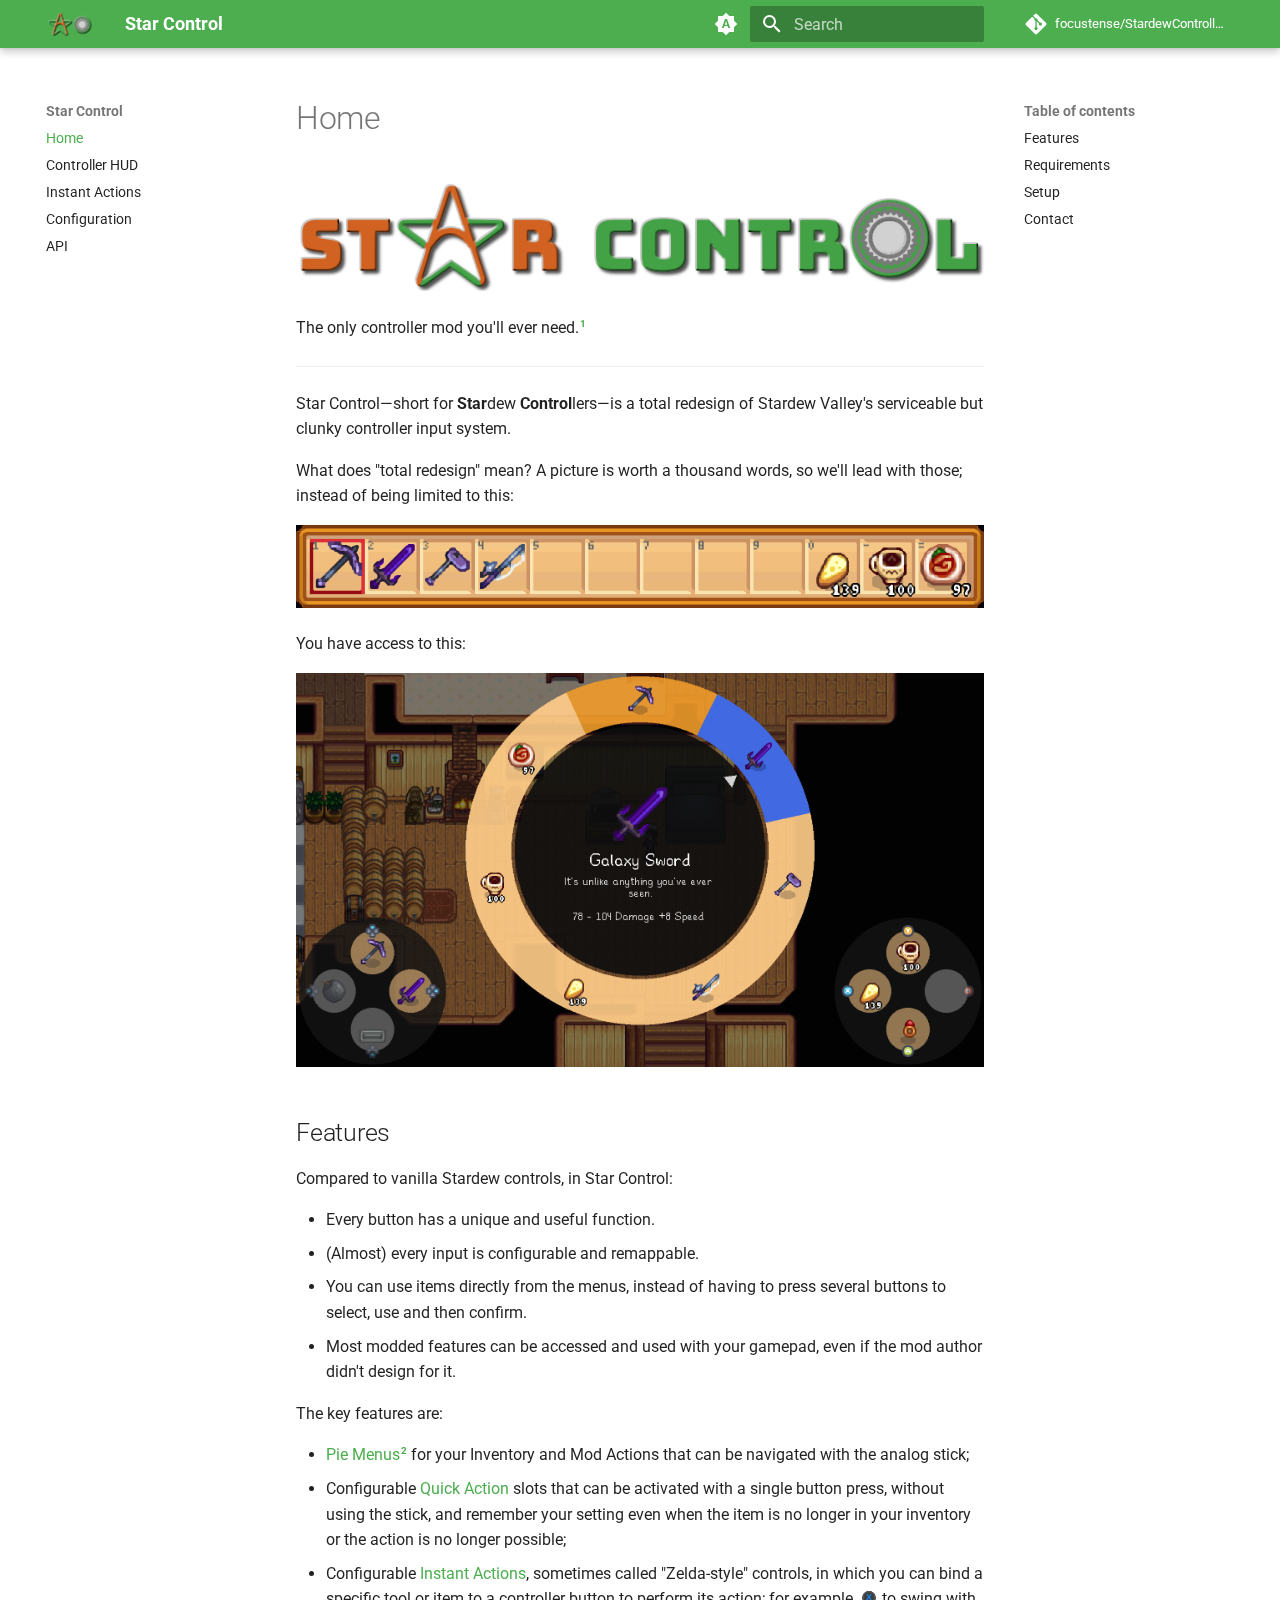
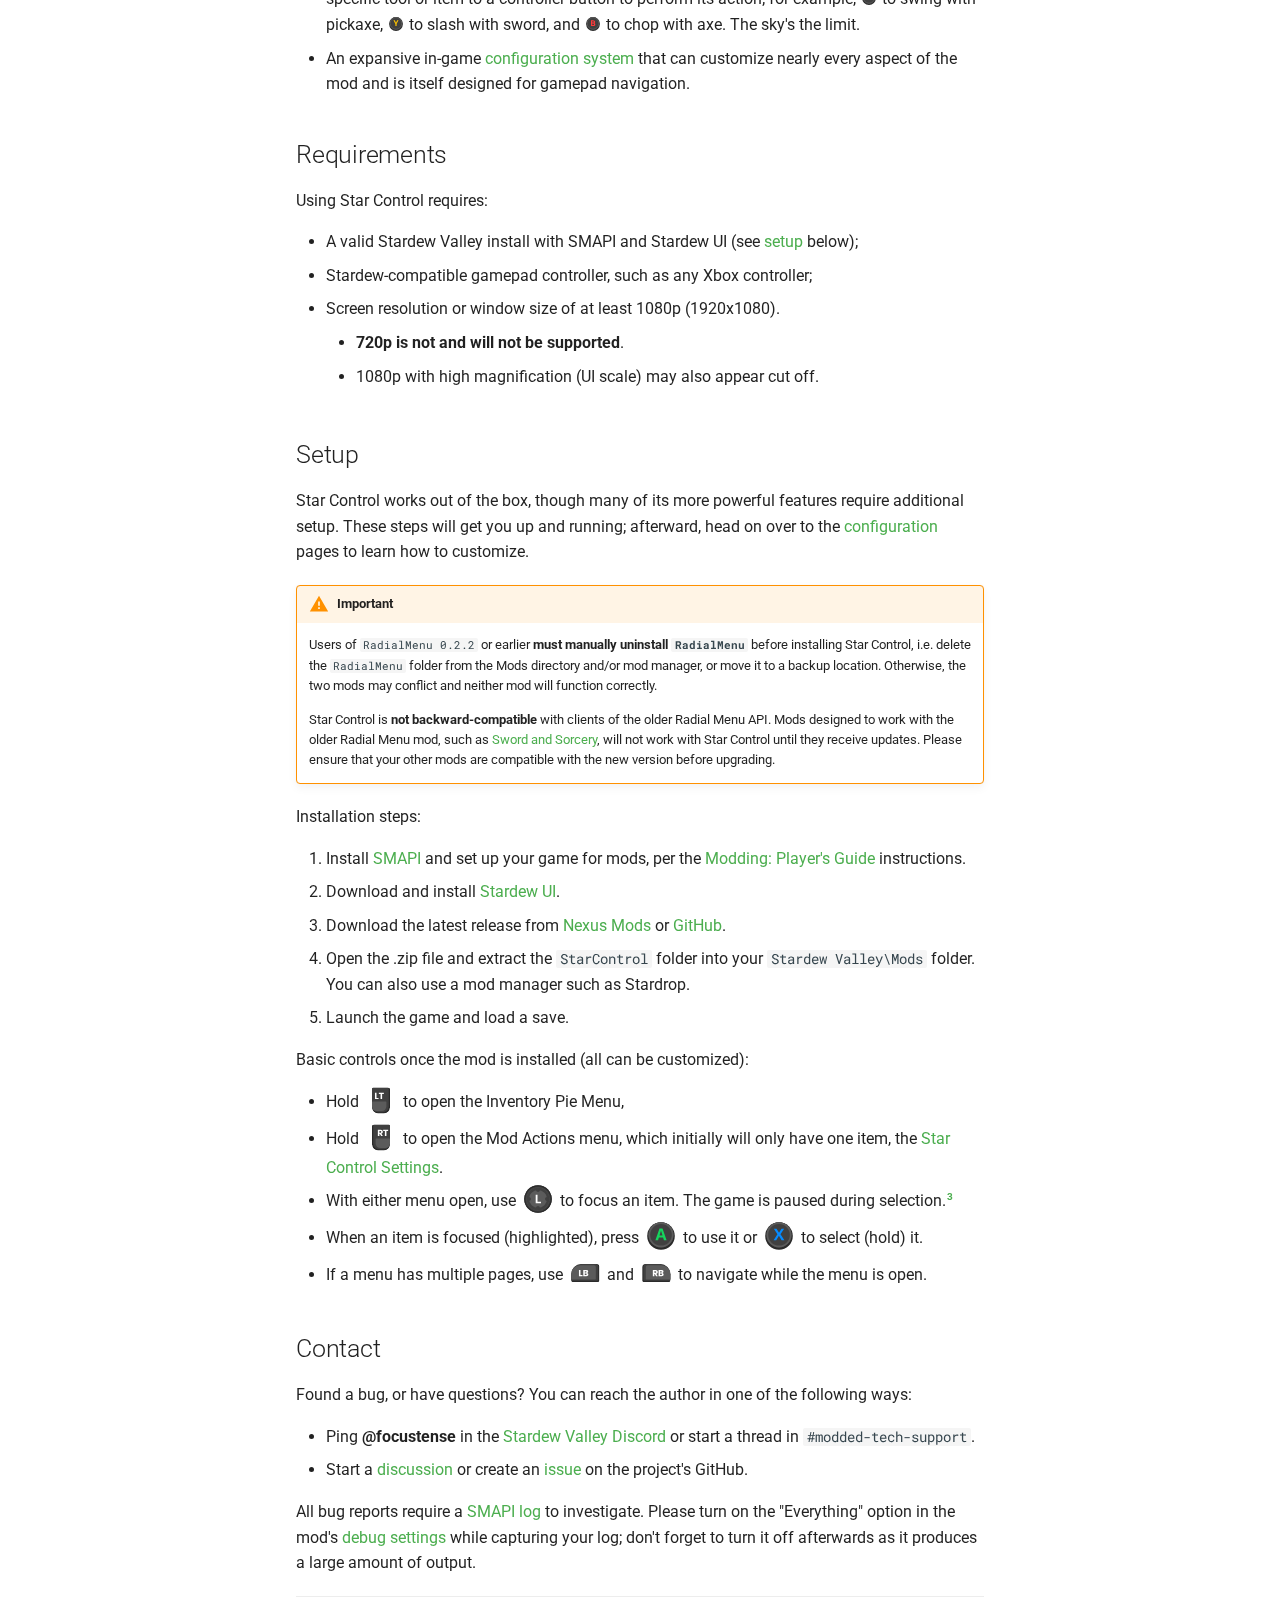
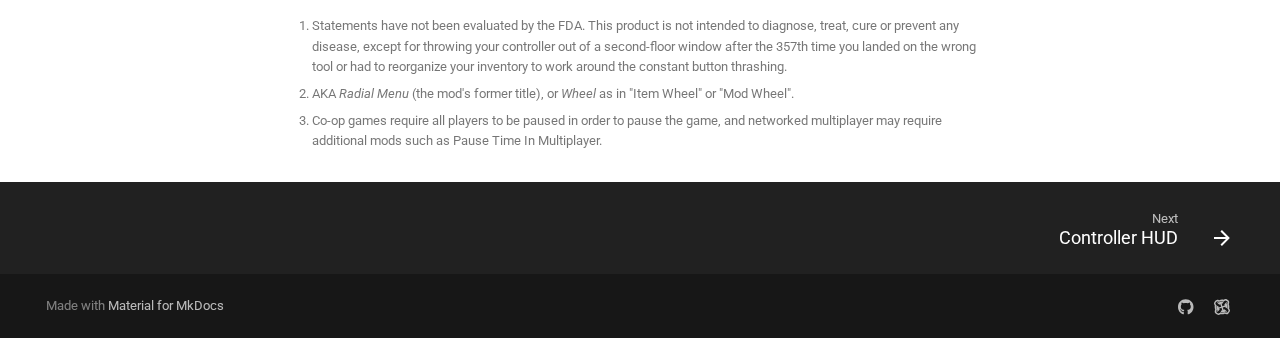
==== commit 6e8a3221: "Deployed 2ca8397 with MkDocs version: 1.6.1" ====
--- a/index.html
+++ b/index.html
@@ -687,6 +687,11 @@
 </ul>
 <h2 id="setup">Setup</h2>
 <p>Star Control works out of the box, though many of its more powerful features require additional setup. These steps will get you up and running; afterward, head on over to the <a href="configuration/">configuration</a> pages to learn how to customize.</p>
+<div class="admonition warning">
+<p class="admonition-title">Important</p>
+<p>Users of <code>RadialMenu 0.2.2</code> or earlier <strong>must manually uninstall <code>RadialMenu</code></strong> before installing Star Control, i.e. delete the <code>RadialMenu</code> folder from the Mods directory and/or mod manager, or move it to a backup location. Otherwise, the two mods may conflict and neither mod will function correctly.</p>
+<p>Star Control is <strong>not backward-compatible</strong> with clients of the older Radial Menu API. Mods designed to work with the older Radial Menu mod, such as <a href="https://www.nexusmods.com/stardewvalley/mods/12369">Sword and Sorcery</a>, will not work with Star Control until they receive updates. Please ensure that your other mods are compatible with the new version before upgrading.</p>
+</div>
 <p>Installation steps:</p>
 <ol>
 <li>Install <a href="https://smapio.io">SMAPI</a> and set up your game for mods, per the <a href="https://stardewvalleywiki.com/Modding:Player_Guide/Getting_Started">Modding: Player's Guide</a> instructions.</li>
